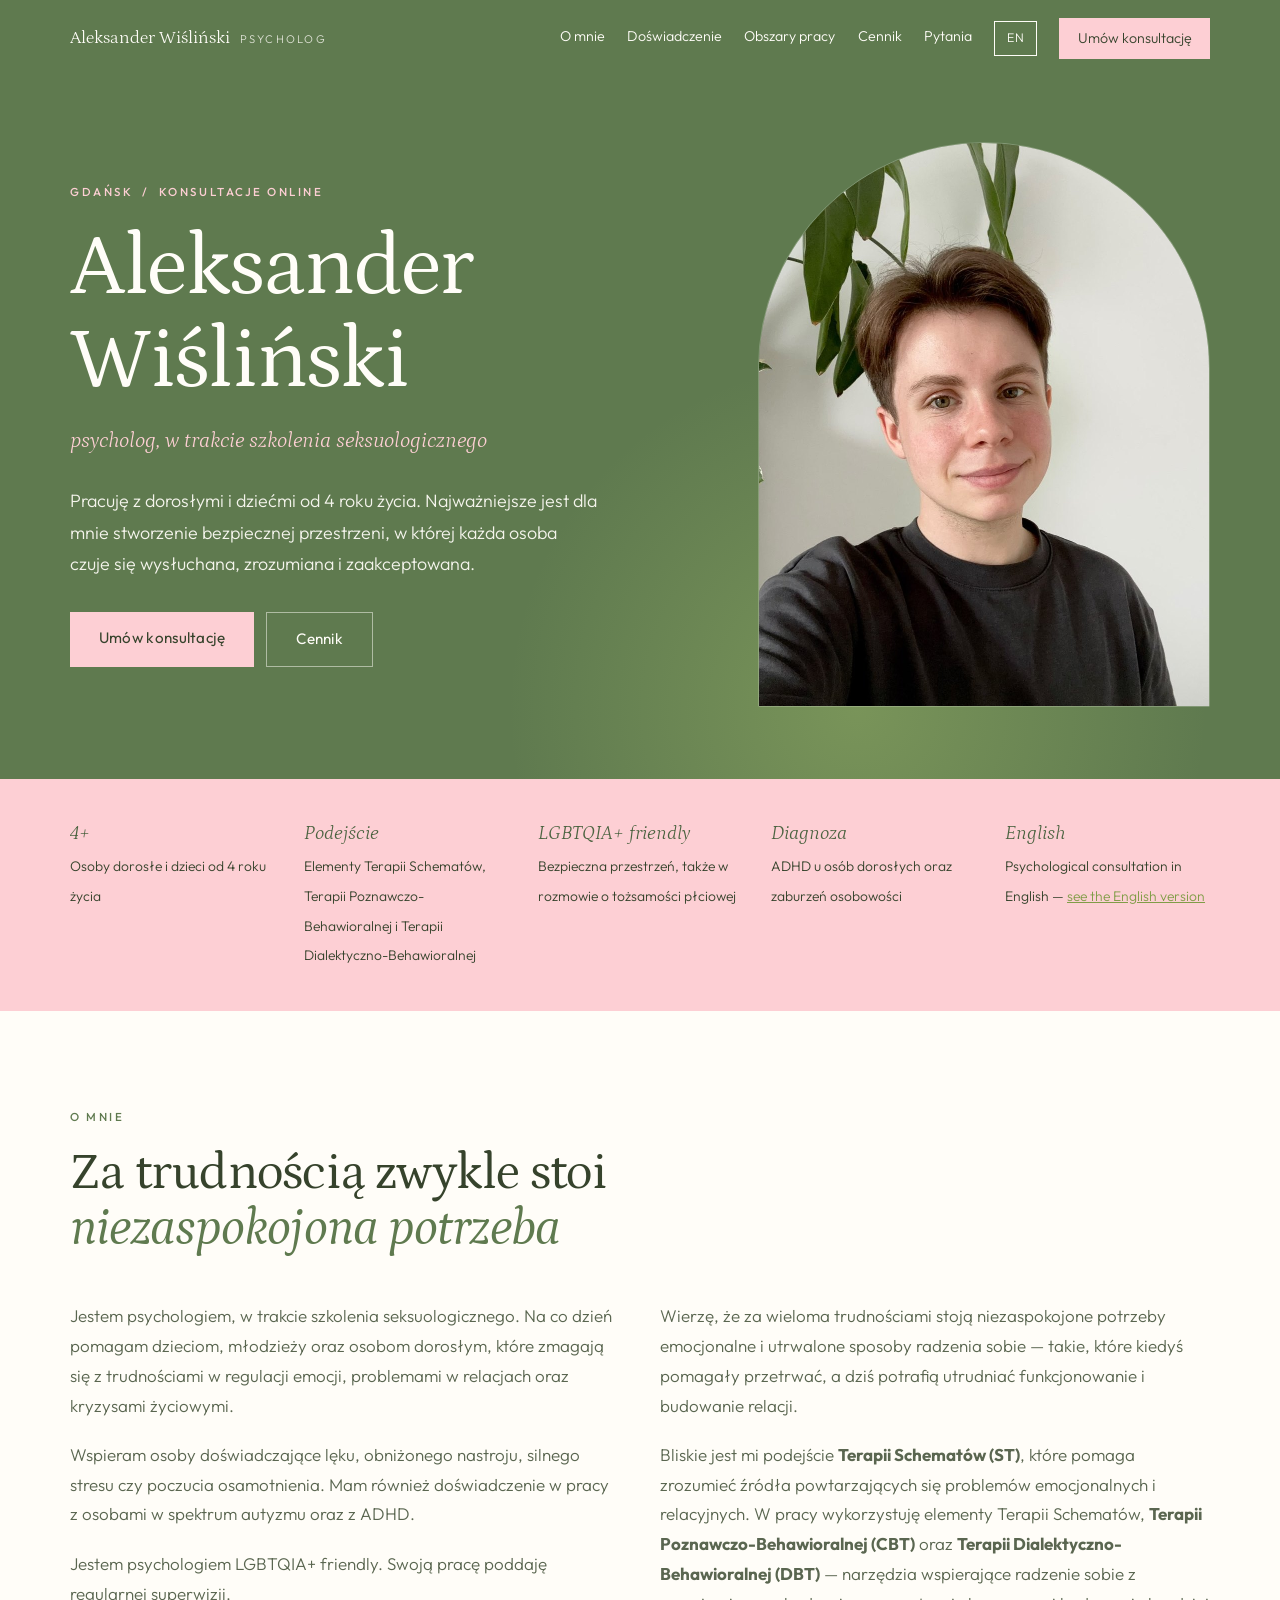
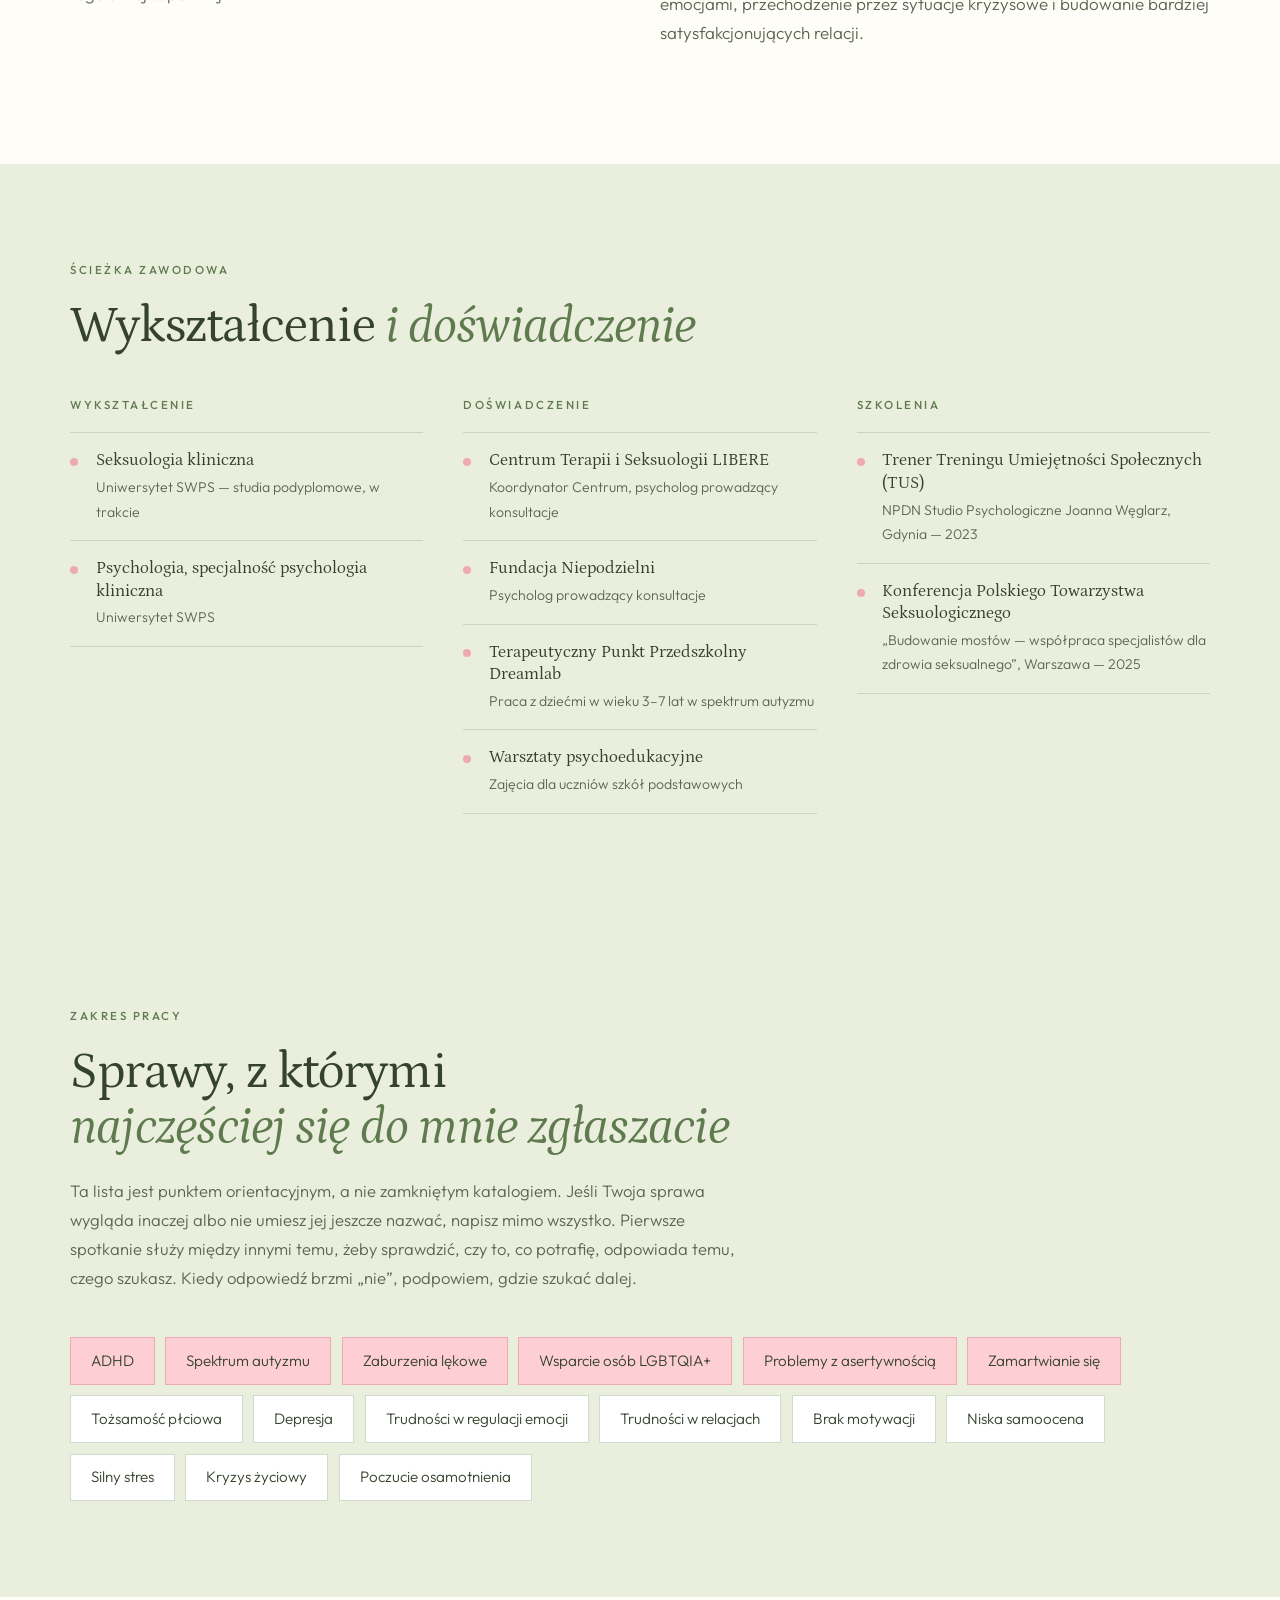
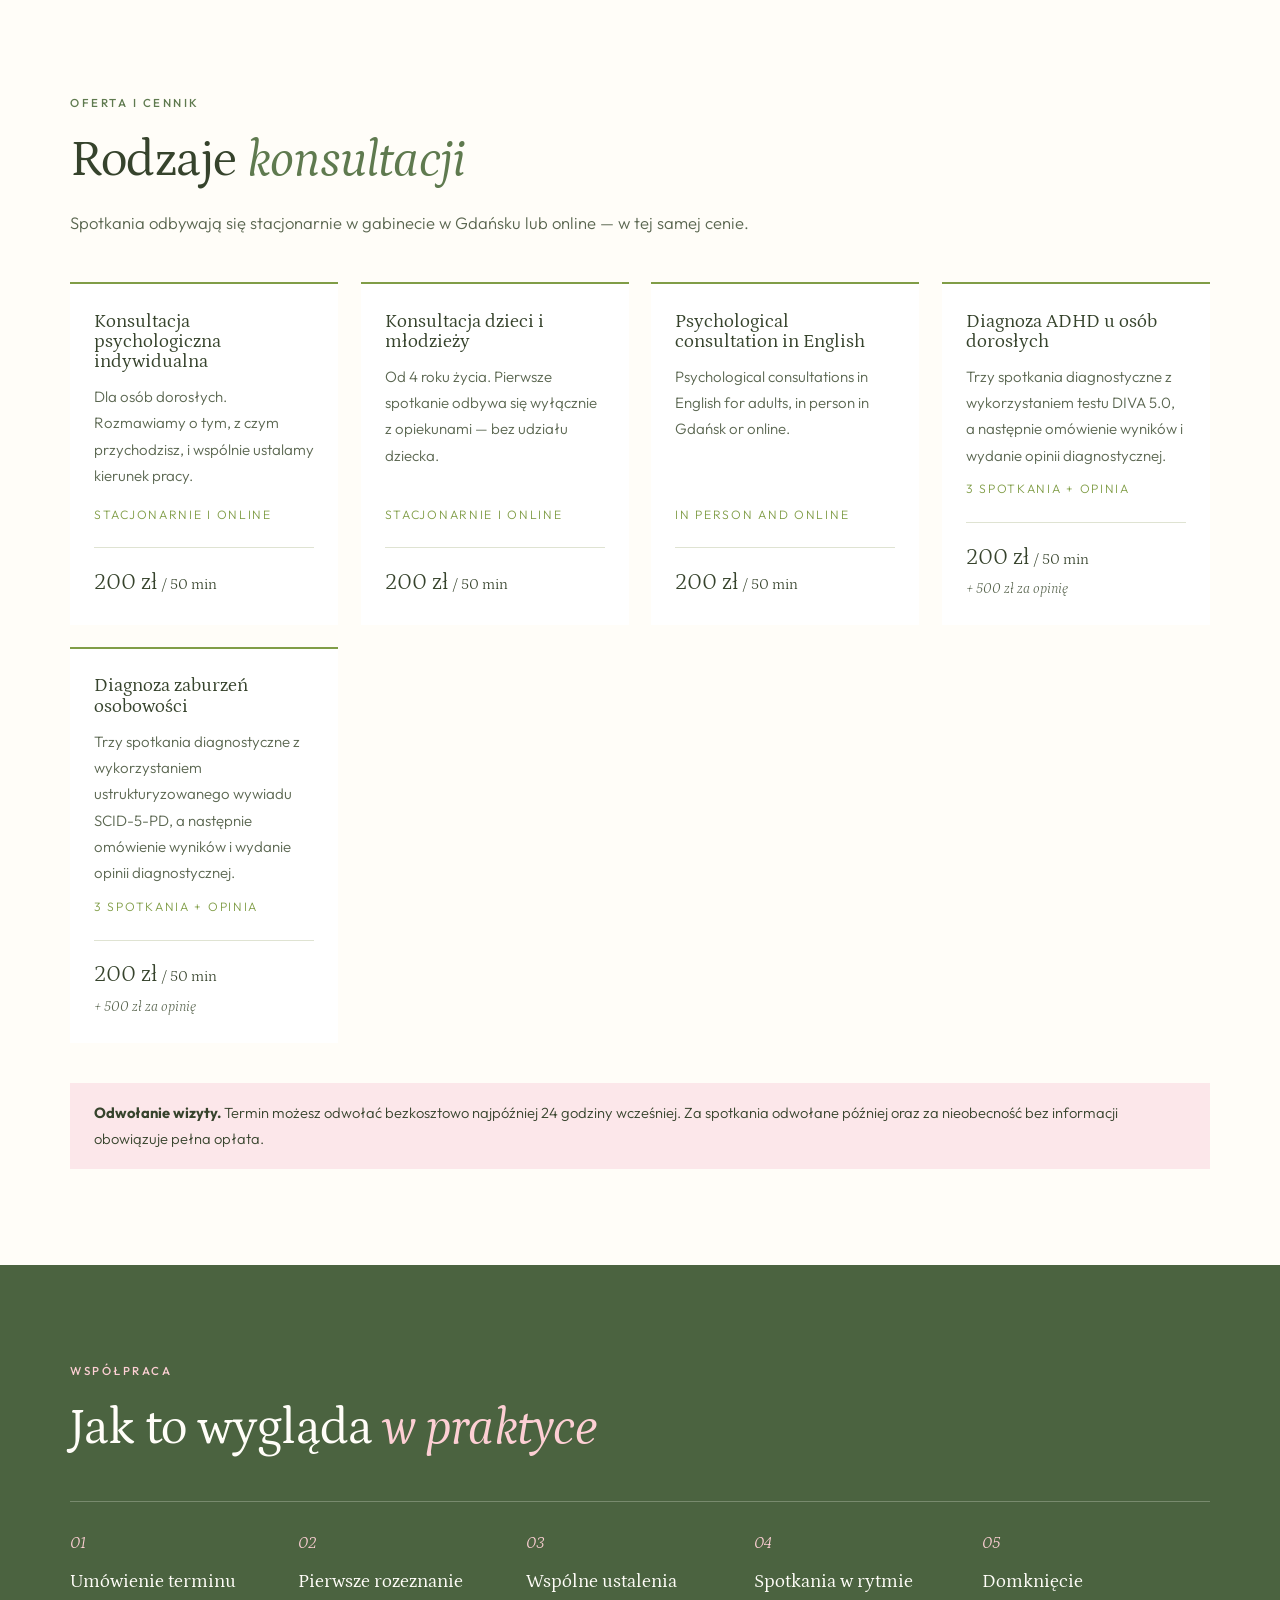
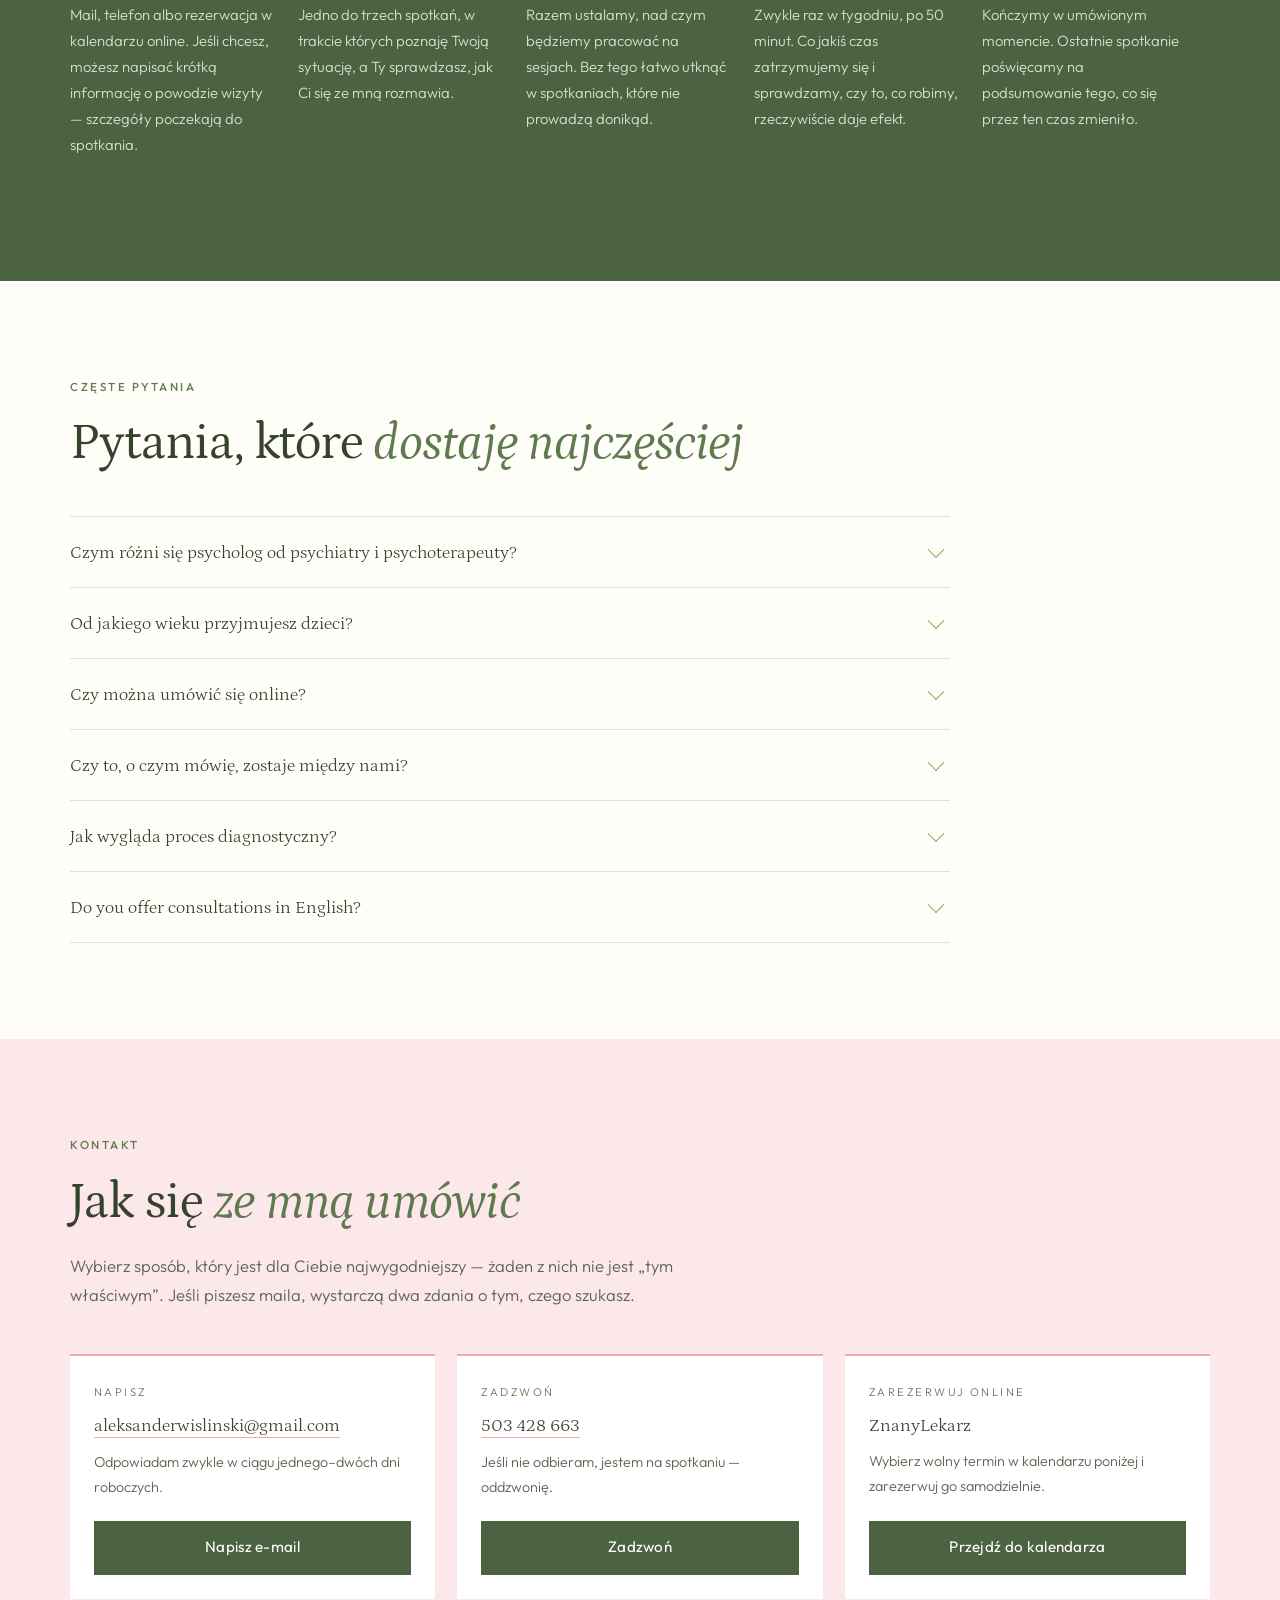
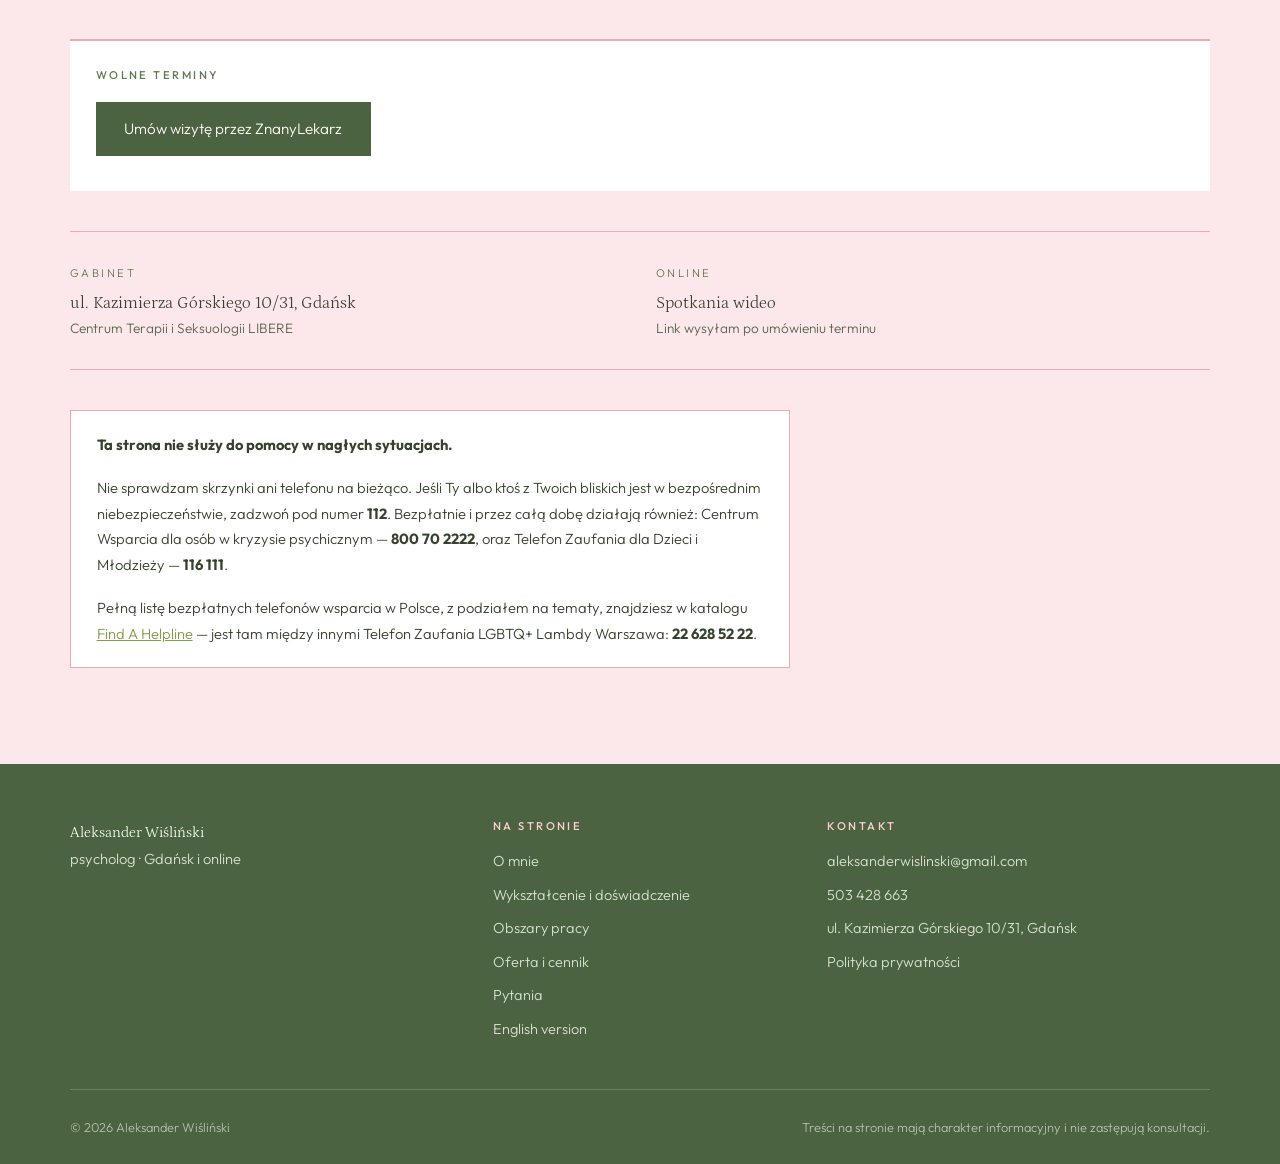
==== index.html @ 32630fc7 "Add files via upload" ====
<!DOCTYPE html>
<html lang="pl">
<head>
<meta charset="utf-8">
<meta name="viewport" content="width=device-width, initial-scale=1">

<!-- ===== TYTUŁ I OPIS DLA GOOGLE ===== -->
<title>Aleksander Wiśliński — psycholog, Gdańsk i online</title>
<meta name="description" content="Psycholog w Gdańsku i online. Konsultacje dla osób dorosłych i dzieci od 4 roku życia. Diagnoza ADHD i zaburzeń osobowości. Konsultacje po angielsku. Psycholog LGBTQIA+ friendly.">
<meta name="author" content="Aleksander Wiśliński">
<meta name="robots" content="index, follow">
<meta name="theme-color" content="#5F7A4F">
<link rel="canonical" href="https://TWOJADOMENA.pl/">

<!-- Powiązanie obu wersji językowych — ważne dla Google -->
<link rel="alternate" hreflang="pl" href="https://TWOJADOMENA.pl/">
<link rel="alternate" hreflang="en" href="https://TWOJADOMENA.pl/en/">
<link rel="alternate" hreflang="x-default" href="https://TWOJADOMENA.pl/">

<meta property="og:type" content="website">
<meta property="og:locale" content="pl_PL">
<meta property="og:title" content="Aleksander Wiśliński — psycholog, Gdańsk i online">
<meta property="og:description" content="Konsultacje psychologiczne dla osób dorosłych i dzieci od 4 roku życia. Gdańsk i online.">
<meta property="og:url" content="https://TWOJADOMENA.pl/">
<meta property="og:image" content="https://TWOJADOMENA.pl/assets/aleksander-wislinski.jpg">

<!-- ===== CZCIONKI ===== -->
<link rel="preconnect" href="https://fonts.googleapis.com">
<link rel="preconnect" href="https://fonts.gstatic.com" crossorigin>
<link href="https://fonts.googleapis.com/css2?family=Outfit:wght@300..600&family=Petrona:ital,wght@0,300..600;1,300..600&display=swap" rel="stylesheet">

<link rel="stylesheet" href="styles.css">
</head>

<body>

<a class="skip-link" href="#main">Przejdź do treści</a>

<!-- =========================================================
     GÓRNE MENU
     ========================================================= -->
<header class="topbar" id="topbar">
  <div class="wrap topbar__inner">
    <a class="brand" href="#top">
      <span class="brand__name">Aleksander Wiśliński</span>
      <span class="brand__role">psycholog</span>
    </a>

    <button class="menu-toggle" id="menuToggle" aria-expanded="false" aria-controls="mainNav">
      <span class="menu-toggle__bars" aria-hidden="true"></span>
      <span>Menu</span>
    </button>

    <nav class="nav" id="mainNav" aria-label="Menu główne">
      <a href="#o-mnie">O mnie</a>
      <a href="#sciezka">Doświadczenie</a>
      <a href="#obszary">Obszary pracy</a>
      <a href="#oferta">Cennik</a>
      <a href="#pytania">Pytania</a>
      <a class="lang-switch" href="en/">EN</a>
      <a class="nav__cta" href="#kontakt">Umów konsultację</a>
    </nav>
  </div>
</header>

<main id="main">

<!-- =========================================================
     SEKCJA POWITALNA
     ========================================================= -->
<section class="hero" id="top">
  <div class="wrap hero__inner">

    <div class="hero__text">
      <p class="eyebrow eyebrow--light">Gdańsk &nbsp;/&nbsp; konsultacje online</p>

      <h1>Aleksander<br>Wiśliński</h1>
      <p class="hero__role">psycholog, w trakcie szkolenia seksuologicznego</p>

      <p class="hero__lead">
        Pracuję z dorosłymi i dziećmi od 4 roku życia. Najważniejsze jest dla mnie
        stworzenie bezpiecznej przestrzeni, w której każda osoba czuje się wysłuchana,
        zrozumiana i&nbsp;zaakceptowana.
      </p>

      <div class="hero__buttons">
        <a class="btn btn--blush" href="#kontakt">Umów konsultację</a>
        <a class="btn btn--outline-light" href="#oferta">Cennik</a>
      </div>
    </div>

    <figure class="portrait">
      <img src="assets/aleksander-wislinski.jpg"
           alt="Aleksander Wiśliński, psycholog"
           width="900" height="1125">
    </figure>

  </div>
</section>

<!-- Pasek z najważniejszymi informacjami -->
<section class="facts" aria-label="W skrócie">
  <div class="wrap facts__grid">
    <div class="fact">
      <span class="fact__key">4+</span>
      <span class="fact__val">Osoby dorosłe i dzieci od 4 roku życia</span>
    </div>
    <div class="fact">
      <span class="fact__key">Podejście</span>
      <span class="fact__val">Elementy Terapii Schematów, Terapii Poznawczo-Behawioralnej i Terapii Dialektyczno-Behawioralnej</span>
    </div>
    <div class="fact">
      <span class="fact__key">LGBTQIA+ friendly</span>
      <span class="fact__val">Bezpieczna przestrzeń, także w rozmowie o tożsamości płciowej</span>
    </div>
    <div class="fact">
      <span class="fact__key">Diagnoza</span>
      <span class="fact__val">ADHD u osób dorosłych oraz zaburzeń osobowości</span>
    </div>
    <div class="fact">
      <span class="fact__key">English</span>
      <span class="fact__val">Psychological consultation in English — <a href="en/">see the English version</a></span>
    </div>
  </div>
</section>

<!-- =========================================================
     O MNIE
     ========================================================= -->
<section class="section" id="o-mnie">
  <div class="wrap">
    <header class="section__head">
      <p class="eyebrow">O mnie</p>
      <h2>Za trudnością zwykle stoi<br><em>niezaspokojona potrzeba</em></h2>
    </header>

    <div class="prose-cols">
      <div>
        <p>
          Jestem psychologiem, w trakcie szkolenia seksuologicznego. Na co dzień pomagam
          dzieciom, młodzieży oraz osobom dorosłym, które zmagają się z trudnościami
          w regulacji emocji, problemami w relacjach oraz kryzysami życiowymi.
        </p>
        <p>
          Wspieram osoby doświadczające lęku, obniżonego nastroju, silnego stresu
          czy poczucia osamotnienia. Mam również doświadczenie w pracy z osobami
          w spektrum autyzmu oraz z ADHD.
        </p>
        <p>
          Jestem psychologiem LGBTQIA+ friendly. Swoją pracę poddaję regularnej superwizji.
        </p>
      </div>

      <div>
        <p>
          Wierzę, że za wieloma trudnościami stoją niezaspokojone potrzeby emocjonalne
          i utrwalone sposoby radzenia sobie — takie, które kiedyś pomagały przetrwać,
          a dziś potrafią utrudniać funkcjonowanie i budowanie relacji.
        </p>
        <p>
          Bliskie jest mi podejście <strong>Terapii Schematów (ST)</strong>, które pomaga
          zrozumieć źródła powtarzających się problemów emocjonalnych i relacyjnych.
          W pracy wykorzystuję elementy Terapii Schematów, <strong>Terapii
          Poznawczo-Behawioralnej (CBT)</strong> oraz <strong>Terapii
          Dialektyczno-Behawioralnej (DBT)</strong> — narzędzia wspierające radzenie sobie
          z emocjami, przechodzenie przez sytuacje kryzysowe i budowanie bardziej
          satysfakcjonujących relacji.
        </p>
      </div>
    </div>
  </div>
</section>

<!-- =========================================================
     WYKSZTAŁCENIE I DOŚWIADCZENIE
     ========================================================= -->
<section class="section section--green" id="sciezka">
  <div class="wrap">
    <header class="section__head">
      <p class="eyebrow">Ścieżka zawodowa</p>
      <h2>Wykształcenie <em>i doświadczenie</em></h2>
    </header>

    <div class="path">
      <div class="path__col">
        <h3>Wykształcenie</h3>
        <ul class="entries">
          <li>
            <strong>Seksuologia kliniczna</strong>
            <span>Uniwersytet SWPS — studia podyplomowe, w trakcie</span>
          </li>
          <li>
            <strong>Psychologia, specjalność psychologia kliniczna</strong>
            <span>Uniwersytet SWPS</span>
          </li>
        </ul>
      </div>

      <div class="path__col">
        <h3>Doświadczenie</h3>
        <ul class="entries">
          <li>
            <strong>Centrum Terapii i Seksuologii LIBERE</strong>
            <span>Koordynator Centrum, psycholog prowadzący konsultacje</span>
          </li>
          <li>
            <strong>Fundacja Niepodzielni</strong>
            <span>Psycholog prowadzący konsultacje</span>
          </li>
          <li>
            <strong>Terapeutyczny Punkt Przedszkolny Dreamlab</strong>
            <span>Praca z dziećmi w wieku 3–7 lat w spektrum autyzmu</span>
          </li>
          <li>
            <strong>Warsztaty psychoedukacyjne</strong>
            <span>Zajęcia dla uczniów szkół podstawowych</span>
          </li>
        </ul>
      </div>

      <div class="path__col">
        <h3>Szkolenia</h3>
        <ul class="entries">
          <li>
            <strong>Trener Treningu Umiejętności Społecznych (TUS)</strong>
            <span>NPDN Studio Psychologiczne Joanna Węglarz, Gdynia — 2023</span>
          </li>
          <li>
            <strong>Konferencja Polskiego Towarzystwa Seksuologicznego</strong>
            <span>„Budowanie mostów — współpraca specjalistów dla zdrowia seksualnego”, Warszawa — 2025</span>
          </li>
        </ul>
      </div>
    </div>
  </div>
</section>

<!-- =========================================================
     OBSZARY PRACY
     ========================================================= -->
<section class="section section--green" id="obszary">
  <div class="wrap">
    <header class="section__head">
      <p class="eyebrow">Zakres pracy</p>
      <h2>Sprawy, z którymi<br><em>najczęściej się do mnie zgłaszacie</em></h2>
      <p class="section__intro">
        Ta lista jest punktem orientacyjnym, a nie zamkniętym katalogiem. Jeśli Twoja sprawa
        wygląda inaczej albo nie umiesz jej jeszcze nazwać, napisz mimo wszystko. Pierwsze
        spotkanie służy między innymi temu, żeby sprawdzić, czy to, co potrafię, odpowiada
        temu, czego szukasz. Kiedy odpowiedź brzmi „nie”, podpowiem, gdzie szukać dalej.
      </p>
    </header>

    <!-- Pola z klasą "tag--accent" są różowe -->
    <ul class="tags">
      <li class="tag--accent">ADHD</li>
      <li class="tag--accent">Spektrum autyzmu</li>
      <li class="tag--accent">Zaburzenia lękowe</li>
      <li class="tag--accent">Wsparcie osób LGBTQIA+</li>
      <li class="tag--accent">Problemy z asertywnością</li>
      <li class="tag--accent">Zamartwianie się</li>
      <li>Tożsamość płciowa</li>
      <li>Depresja</li>
      <li>Trudności w regulacji emocji</li>
      <li>Trudności w relacjach</li>
      <li>Brak motywacji</li>
      <li>Niska samoocena</li>
      <li>Silny stres</li>
      <li>Kryzys życiowy</li>
      <li>Poczucie osamotnienia</li>
    </ul>
  </div>
</section>

<!-- =========================================================
     OFERTA I CENNIK
     ========================================================= -->
<section class="section" id="oferta">
  <div class="wrap">
    <header class="section__head">
      <p class="eyebrow">Oferta i cennik</p>
      <h2>Rodzaje <em>konsultacji</em></h2>
      <p class="section__intro">
        Spotkania odbywają się stacjonarnie w gabinecie w Gdańsku lub online — w tej samej cenie.
      </p>
    </header>

    <div class="offers">
      <article class="offer">
        <h3>Konsultacja psychologiczna indywidualna</h3>
        <p>Dla osób dorosłych. Rozmawiamy o tym, z czym przychodzisz, i wspólnie ustalamy kierunek pracy.</p>
        <p class="offer__meta">stacjonarnie i online</p>
        <p class="offer__price"><span>200 zł</span> / 50 min</p>
      </article>

      <article class="offer">
        <h3>Konsultacja dzieci i młodzieży</h3>
        <p>Od 4 roku życia. Pierwsze spotkanie odbywa się wyłącznie z opiekunami — bez udziału dziecka.</p>
        <p class="offer__meta">stacjonarnie i online</p>
        <p class="offer__price"><span>200 zł</span> / 50 min</p>
      </article>

      <article class="offer">
        <h3>Psychological consultation in English</h3>
        <p>Psychological consultations in English for adults, in person in Gdańsk or online.</p>
        <p class="offer__meta">in person and online</p>
        <p class="offer__price"><span>200 zł</span> / 50 min</p>
      </article>

      <article class="offer">
        <h3>Diagnoza ADHD u osób dorosłych</h3>
        <p>Trzy spotkania diagnostyczne z wykorzystaniem testu DIVA 5.0, a następnie omówienie wyników i wydanie opinii diagnostycznej.</p>
        <p class="offer__meta">3 spotkania + opinia</p>
        <p class="offer__price"><span>200 zł</span> / 50 min <em>+ 500 zł za opinię</em></p>
      </article>

      <article class="offer">
        <h3>Diagnoza zaburzeń osobowości</h3>
        <p>Trzy spotkania diagnostyczne z wykorzystaniem ustrukturyzowanego wywiadu SCID-5-PD, a następnie omówienie wyników i wydanie opinii diagnostycznej.</p>
        <p class="offer__meta">3 spotkania + opinia</p>
        <p class="offer__price"><span>200 zł</span> / 50 min <em>+ 500 zł za opinię</em></p>
      </article>
    </div>

    <p class="note">
      <strong>Odwołanie wizyty.</strong> Termin możesz odwołać bezkosztowo najpóźniej
      24 godziny wcześniej. Za spotkania odwołane później oraz za nieobecność bez informacji
      obowiązuje pełna opłata.
    </p>
  </div>
</section>

<!-- =========================================================
     JAK PRACUJĘ
     ========================================================= -->
<section class="section section--dark" id="jak-pracuje">
  <div class="wrap">
    <header class="section__head">
      <p class="eyebrow eyebrow--light">Współpraca</p>
      <h2>Jak to wygląda <em>w praktyce</em></h2>
    </header>

    <ol class="steps">
      <li>
        <h3>Umówienie terminu</h3>
        <p>Mail, telefon albo rezerwacja w kalendarzu online. Jeśli chcesz, możesz napisać krótką informację o powodzie wizyty — szczegóły poczekają do spotkania.</p>
      </li>
      <li>
        <h3>Pierwsze rozeznanie</h3>
        <p>Jedno do trzech spotkań, w trakcie których poznaję Twoją sytuację, a Ty sprawdzasz, jak Ci się ze mną rozmawia.</p>
      </li>
      <li>
        <h3>Wspólne ustalenia</h3>
        <p>Razem ustalamy, nad czym będziemy pracować na sesjach. Bez tego łatwo utknąć w spotkaniach, które nie prowadzą donikąd.</p>
      </li>
      <li>
        <h3>Spotkania w rytmie</h3>
        <p>Zwykle raz w tygodniu, po 50 minut. Co jakiś czas zatrzymujemy się i sprawdzamy, czy to, co robimy, rzeczywiście daje efekt.</p>
      </li>
      <li>
        <h3>Domknięcie</h3>
        <p>Kończymy w umówionym momencie. Ostatnie spotkanie poświęcamy na podsumowanie tego, co się przez ten czas zmieniło.</p>
      </li>
    </ol>
  </div>
</section>

<!-- =========================================================
     NAJCZĘSTSZE PYTANIA
     ========================================================= -->
<section class="section" id="pytania">
  <div class="wrap">
    <header class="section__head">
      <p class="eyebrow">Częste pytania</p>
      <h2>Pytania, które <em>dostaję najczęściej</em></h2>
    </header>

    <div class="faq">
      <details>
        <summary>Czym różni się psycholog od psychiatry i psychoterapeuty?</summary>
        <p>Psycholog kończy pięcioletnie studia psychologiczne — może konsultować, diagnozować i wspierać, ale nie ma uprawnień do przepisywania leków. Te ma psychiatra, ponieważ jest lekarzem. Psychoterapeuta to natomiast osoba, która po studiach przeszła dodatkowe, kilkuletnie szkolenie w wybranym podejściu. Ja prowadzę konsultacje psychologiczne i diagnozę. Jeśli okaże się, że przyda Ci się ktoś z pozostałych dwóch, powiem o tym i pomogę się zorientować.</p>
      </details>

      <details>
        <summary>Od jakiego wieku przyjmujesz dzieci?</summary>
        <p>Od 4 roku życia. Pierwsze spotkanie odbywa się wyłącznie z opiekunami — bez udziału dziecka. Wychodzę z założenia, że o dziecku nie rozmawia się przy dziecku. W przypadku osób niepełnoletnich potrzebna jest zgoda opiekuna prawnego.</p>
      </details>

      <details>
        <summary>Czy można umówić się online?</summary>
        <p>Tak, i kosztuje tyle samo co spotkanie w gabinecie. Ze swojej strony potrzebujesz spokojnego miejsca, w którym nikt Ci nie przerwie, i stabilnego internetu. Gdyby w Twojej sytuacji lepiej sprawdził się kontakt na żywo, powiem o tym otwarcie.</p>
      </details>

      <details>
        <summary>Czy to, o czym mówię, zostaje między nami?</summary>
        <p>Tak. Wiąże mnie tajemnica zawodowa i obejmuje ona wszystko, co powiesz mi na spotkaniu. Przepisy przewidują wąskie wyjątki — dotyczą sytuacji, w których czyjeś życie lub zdrowie jest bezpośrednio zagrożone. Mówię o tym jasno na pierwszym spotkaniu, żeby nie było niedomówień.</p>
      </details>

      <details>
        <summary>Jak wygląda proces diagnostyczny?</summary>
        <p>Zarówno w przypadku ADHD, jak i zaburzeń osobowości, są to trzy spotkania diagnostyczne — z wykorzystaniem testu DIVA 5.0 albo ustrukturyzowanego wywiadu SCID-5-PD. Po nich omawiamy wyniki i wydaję opinię diagnostyczną. Koszty znajdziesz w sekcji <a href="#oferta">Oferta i cennik</a>.</p>
      </details>

      <details>
        <summary>Do you offer consultations in English?</summary>
        <p>Yes. I offer psychological consultations in English, both in person in Gdańsk and online. Feel free to write me an email.</p>
      </details>
    </div>
  </div>
</section>

<!-- =========================================================
     KONTAKT
     ========================================================= -->
<section class="section section--blush" id="kontakt">
  <div class="wrap">
    <header class="section__head">
      <p class="eyebrow">Kontakt</p>
      <h2>Jak się <em>ze mną umówić</em></h2>
      <p class="section__intro">
        Wybierz sposób, który jest dla Ciebie najwygodniejszy — żaden z nich nie jest
        „tym właściwym”. Jeśli piszesz maila, wystarczą dwa zdania o tym, czego szukasz.
      </p>
    </header>

    <!-- TRZY SPOSOBY UMÓWIENIA WIZYTY -->
    <div class="booking">
      <article class="booking__card">
        <span class="booking__label">Napisz</span>
        <a class="booking__value" href="mailto:aleksanderwislinski@gmail.com?subject=Zapytanie%20o%20konsultacj%C4%99">aleksanderwislinski@gmail.com</a>
        <p>Odpowiadam zwykle w ciągu jednego–dwóch dni roboczych.</p>
        <a class="btn btn--dark" href="mailto:aleksanderwislinski@gmail.com?subject=Zapytanie%20o%20konsultacj%C4%99">Napisz e-mail</a>
      </article>

      <article class="booking__card">
        <span class="booking__label">Zadzwoń</span>
        <a class="booking__value" href="tel:+48503428663">503 428 663</a>
        <p>Jeśli nie odbieram, jestem na spotkaniu — oddzwonię.</p>
        <a class="btn btn--dark" href="tel:+48503428663">Zadzwoń</a>
      </article>

      <article class="booking__card">
        <span class="booking__label">Zarezerwuj online</span>
        <span class="booking__value">ZnanyLekarz</span>
        <p>Wybierz wolny termin w kalendarzu poniżej i zarezerwuj go samodzielnie.</p>
        <a class="btn btn--dark" href="#kalendarz">Przejdź do kalendarza</a>
      </article>
    </div>

    <!-- ======================================================
         WIDŻET ZNANEGO LEKARZA — kalendarz rezerwacji
         Kod skopiowany z panelu ZnanyLekarz. Nie zmieniaj go ręcznie.
         ====================================================== -->
    <div class="zl-block" id="kalendarz">
      <h3 class="zl-block__title">Wolne terminy</h3>
      <div class="zl-slot">
        <a id="zl-url" class="zl-url" href="https://www.znanylekarz.pl/aleksander-wislinski/psycholog/gdansk" rel="nofollow" data-zlw-doctor="aleksander-wislinski" data-zlw-type="big_with_calendar" data-zlw-opinion="false" data-zlw-hide-branding="true" data-zlw-saas-only="false" data-zlw-a11y-title="Widget umówienia wizyty lekarskiej">Umów wizytę przez ZnanyLekarz</a>
        <script>!function($_x,_s,id){var js,fjs=$_x.getElementsByTagName(_s)[0];if(!$_x.getElementById(id)){js = $_x.createElement(_s);js.id = id;js.src = "https://platform.docplanner.com/js/widget.js";fjs.parentNode.insertBefore(js,fjs);}}(document,"script","zl-widget-s");</script>
      </div>
    </div>

    <div class="contact">
      <div class="contact__item">
        <span class="contact__label">Gabinet</span>
        <span class="contact__value">
          ul. Kazimierza Górskiego 10/31, Gdańsk
          <span class="contact__sub">Centrum Terapii i Seksuologii LIBERE</span>
        </span>
      </div>

      <div class="contact__item">
        <span class="contact__label">Online</span>
        <span class="contact__value">
          Spotkania wideo
          <span class="contact__sub">Link wysyłam po umówieniu terminu</span>
        </span>
      </div>
    </div>

    <!-- WAŻNE: informacja kryzysowa. Zostaw ją na stronie. -->
    <aside class="crisis">
      <p><strong>Ta strona nie służy do pomocy w nagłych sytuacjach.</strong></p>
      <p>
        Nie sprawdzam skrzynki ani telefonu na bieżąco. Jeśli Ty albo ktoś z Twoich bliskich
        jest w bezpośrednim niebezpieczeństwie, zadzwoń pod numer <strong>112</strong>.
        Bezpłatnie i przez całą dobę działają również: Centrum Wsparcia dla osób w kryzysie
        psychicznym — <strong>800 70 2222</strong>, oraz Telefon Zaufania dla Dzieci
        i Młodzieży — <strong>116 111</strong>.
      </p>
      <p>
        Pełną listę bezpłatnych telefonów wsparcia w Polsce, z podziałem na tematy, znajdziesz
        w katalogu <a href="https://findahelpline.com/countries/pl" target="_blank" rel="noopener">Find A Helpline</a>
        — jest tam między innymi Telefon Zaufania LGBTQ+ Lambdy Warszawa: <strong>22 628 52 22</strong>.
      </p>
    </aside>
  </div>
</section>

</main>

<!-- =========================================================
     STOPKA
     ========================================================= -->
<footer class="footer">
  <div class="wrap footer__grid">
    <div class="footer__brand">
      <p class="footer__name">Aleksander Wiśliński</p>
      <p>psycholog · Gdańsk i online</p>
    </div>

    <nav class="footer__nav" aria-label="Stopka">
      <h3>Na stronie</h3>
      <a href="#o-mnie">O mnie</a>
      <a href="#sciezka">Wykształcenie i doświadczenie</a>
      <a href="#obszary">Obszary pracy</a>
      <a href="#oferta">Oferta i cennik</a>
      <a href="#pytania">Pytania</a>
      <a href="en/">English version</a>
    </nav>

    <div class="footer__contact">
      <h3>Kontakt</h3>
      <a href="mailto:aleksanderwislinski@gmail.com">aleksanderwislinski@gmail.com</a>
      <a href="tel:+48503428663">503 428 663</a>
      <span>ul. Kazimierza Górskiego 10/31, Gdańsk</span>
      <a href="polityka-prywatnosci.html">Polityka prywatności</a>
    </div>
  </div>

  <div class="wrap footer__bottom">
    <p>© <span id="rok">2026</span> Aleksander Wiśliński</p>
    <p>Treści na stronie mają charakter informacyjny i nie zastępują konsultacji.</p>
  </div>
</footer>

<script>
  // Rozwijane menu na telefonie
  var toggle = document.getElementById('menuToggle');
  var nav = document.getElementById('mainNav');
  toggle.addEventListener('click', function () {
    var open = nav.classList.toggle('nav--open');
    toggle.setAttribute('aria-expanded', open ? 'true' : 'false');
  });
  nav.querySelectorAll('a').forEach(function (link) {
    link.addEventListener('click', function () {
      nav.classList.remove('nav--open');
      toggle.setAttribute('aria-expanded', 'false');
    });
  });

  // Aktualny rok w stopce
  document.getElementById('rok').textContent = new Date().getFullYear();

  // Zmiana wyglądu menu po przewinięciu strony
  var topbar = document.getElementById('topbar');
  window.addEventListener('scroll', function () {
    topbar.classList.toggle('topbar--scrolled', window.scrollY > 40);
  }, { passive: true });
</script>

</body>
</html>
---- styles.css ----
/* =========================================================
   ALEKSANDER WIŚLIŃSKI — STYLE STRONY
   Paleta: Deep Moss / Fresh Green / Light Blush / Warm White
   Chcesz zmienić kolory? Zmieniaj tylko wartości poniżej.
   ========================================================= */

:root {
  /* --- KOLORY --- */
  --mech:          #5F7A4F;  /* Deep Moss — sekcja powitalna */
  --mech-ciemny:   #4B6340;  /* ciemniejszy wariant — pas „Jak pracuję” i stopka */
  --zielen:        #809D47;  /* zieleń akcentowa */
  --zielen-jasna:  #A9C46C;  /* Fresh Green */
  --zielen-blada:  #E9EFDC;  /* pas jasnozielony */
  --roz:           #EDAAB3;  /* róż akcentowy */
  --roz-jasny:     #FDCFD4;  /* pasy różowe */
  --roz-blady:     #FCE7EA;
  --biel:          #FFFDF8;  /* Warm White — tło strony */
  --biel-czysta:   #FFFFFF;
  --krem-cieply:   #F6EFDF;  /* tło wyróżnionych uwag */
  --tekst:         #36432C;
  --tekst-mig:     #5A6650;
  --kreska:        #DFE3D2;

  /* --- CZCIONKI --- */
  --font-naglowki: "Petrona", Georgia, "Times New Roman", serif;
  --font-tekst:    "Outfit", -apple-system, "Segoe UI", sans-serif;

  --szerokosc: 1140px;
}

/* --- PODSTAWY --- */
* { box-sizing: border-box; }

html { scroll-behavior: smooth; scroll-padding-top: 86px; }

body {
  margin: 0;
  background: var(--biel);
  color: var(--tekst);
  font-family: var(--font-tekst);
  font-size: 17px;
  font-weight: 300;
  line-height: 1.75;
  -webkit-font-smoothing: antialiased;
}

img { max-width: 100%; display: block; height: auto; }
a { color: var(--zielen); }

h1, h2, h3 {
  font-family: var(--font-naglowki);
  font-weight: 400;
  line-height: 1.08;
  letter-spacing: -0.015em;
  margin: 0 0 0.5em;
}
h1 { font-size: clamp(3rem, 9vw, 5.4rem); }
h2 { font-size: clamp(2rem, 5vw, 3.2rem); }
h2 em { font-style: italic; color: var(--mech); }
h3 { font-size: 1.18rem; letter-spacing: 0; }

p { margin: 0 0 1.15em; }

.wrap { width: min(100% - 2.5rem, var(--szerokosc)); margin-inline: auto; }

.skip-link {
  position: absolute; left: -9999px;
  background: var(--mech-ciemny); color: var(--biel);
  padding: 0.6rem 1rem; z-index: 100;
}
.skip-link:focus { left: 0; top: 0; }

a:focus-visible, button:focus-visible, summary:focus-visible {
  outline: 2px solid var(--mech);
  outline-offset: 3px;
}

/* --- ETYKIETY SEKCJI --- */
.eyebrow {
  font-size: 0.72rem;
  letter-spacing: 0.22em;
  text-transform: uppercase;
  font-weight: 500;
  color: var(--mech);
  margin: 0 0 1.2rem;
}
.eyebrow--light { color: var(--roz-jasny); }

/* =========================================================
   GÓRNE MENU
   ========================================================= */
.topbar {
  position: sticky; top: 0; z-index: 50;
  background: transparent;
  transition: background 0.3s, box-shadow 0.3s;
}
.topbar--scrolled {
  background: rgba(255, 253, 248, 0.95);
  backdrop-filter: blur(10px);
  box-shadow: 0 1px 0 var(--kreska);
}

.topbar__inner {
  display: flex; align-items: center; justify-content: space-between;
  gap: 1rem; padding: 1.1rem 0;
}

.brand { display: flex; align-items: baseline; gap: 0.6rem; text-decoration: none; color: var(--biel); }
.brand__name { font-family: var(--font-naglowki); font-size: 1.1rem; }
.brand__role { font-size: 0.7rem; letter-spacing: 0.2em; text-transform: uppercase; opacity: 0.8; }
.topbar--scrolled .brand { color: var(--tekst); }

.nav { display: flex; align-items: center; gap: 1.4rem; }
.nav a {
  text-decoration: none; color: var(--biel);
  font-size: 0.89rem; font-weight: 300;
  padding-bottom: 2px;
  border-bottom: 1px solid transparent;
  transition: border-color 0.2s;
}
.nav a:hover { border-bottom-color: var(--roz-jasny); }
.topbar--scrolled .nav a { color: var(--tekst); }

.lang-switch {
  border: 1px solid currentColor !important;
  padding: 0.35rem 0.7rem !important;
  font-size: 0.78rem !important;
  letter-spacing: 0.08em;
}
.lang-switch:hover { background: rgba(255,253,248,0.15); }
.topbar--scrolled .lang-switch:hover { background: var(--zielen-blada); }

.nav__cta {
  background: var(--roz-jasny);
  color: var(--tekst) !important;
  padding: 0.5rem 1.15rem !important;
  border-bottom: none !important;
  transition: background 0.2s;
}
.nav__cta:hover { background: var(--roz); }

.menu-toggle {
  display: none; align-items: center; gap: 0.55rem;
  background: none; border: 1px solid currentColor;
  padding: 0.4rem 0.9rem;
  font-family: inherit; font-size: 0.85rem; color: var(--biel);
  cursor: pointer;
}
.topbar--scrolled .menu-toggle { color: var(--tekst); }
.menu-toggle__bars { width: 15px; height: 1px; background: currentColor; position: relative; }
.menu-toggle__bars::before,
.menu-toggle__bars::after {
  content: ""; position: absolute; left: 0; width: 15px; height: 1px; background: currentColor;
}
.menu-toggle__bars::before { top: -5px; }
.menu-toggle__bars::after { top: 5px; }

/* =========================================================
   SEKCJA POWITALNA
   ========================================================= */
.hero {
  background: var(--mech);
  color: var(--biel);
  margin-top: -78px;
  padding: 9rem 0 4.5rem;
  position: relative;
  overflow: hidden;
}
.hero::before {
  content: "";
  position: absolute; inset: auto -20% -55% 28%;
  width: 78%; aspect-ratio: 1;
  background: radial-gradient(closest-side, rgba(169,196,108,0.35), transparent 70%);
  pointer-events: none;
}

.hero__inner {
  position: relative;
  display: grid;
  grid-template-columns: minmax(0, 1.15fr) minmax(0, 0.85fr);
  gap: clamp(2rem, 6vw, 5rem);
  align-items: center;
}

.hero h1 { color: var(--biel); margin-bottom: 0.15em; }

.hero__role {
  font-family: var(--font-naglowki);
  font-style: italic;
  font-size: 1.4rem;
  color: var(--roz-jasny);
  margin: 0 0 1.6rem;
}

.hero__lead { font-size: 1.12rem; max-width: 44ch; color: rgba(255, 253, 248, 0.93); }

.hero__buttons { display: flex; flex-wrap: wrap; gap: 0.75rem; margin-top: 2rem; }

/* --- PRZYCISKI --- */
.btn {
  display: inline-block; text-decoration: none;
  padding: 0.85rem 1.8rem;
  font-size: 0.95rem; font-weight: 400;
  letter-spacing: 0.02em;
  transition: background 0.2s, color 0.2s, border-color 0.2s;
}
.btn--blush { background: var(--roz-jasny); color: var(--tekst); }
.btn--blush:hover { background: var(--biel); }
.btn--outline-light { border: 1px solid rgba(255,253,248,0.5); color: var(--biel); }
.btn--outline-light:hover { border-color: var(--biel); background: rgba(255,253,248,0.12); }
.btn--dark { background: var(--mech-ciemny); color: var(--biel); }
.btn--dark:hover { background: var(--zielen); }

/* --- ZDJĘCIE W ŁUKU --- */
.portrait { margin: 0; }
.portrait img {
  width: 100%;
  aspect-ratio: 4 / 5;
  object-fit: cover;
  object-position: 50% 22%;
  border-radius: 999px 999px 6px 6px;
  border: 1px solid rgba(255,253,248,0.22);
}

/* =========================================================
   PASEK FAKTÓW
   ========================================================= */
.facts { background: var(--roz-jasny); }
.facts__grid {
  display: grid; grid-template-columns: repeat(auto-fit, minmax(185px, 1fr));
  gap: 1.8rem;
  padding: 2.6rem 0;
}
.fact__key {
  display: block;
  font-family: var(--font-naglowki);
  font-style: italic;
  font-size: 1.25rem;
  color: var(--mech-ciemny);
  margin-bottom: 0.35rem;
  line-height: 1.2;
}
.fact__val { font-size: 0.87rem; line-height: 1.55; color: var(--tekst); }

/* =========================================================
   UKŁAD SEKCJI
   ========================================================= */
.section { padding: clamp(3.5rem, 8vw, 6rem) 0; }
.section--green { background: var(--zielen-blada); }
.section--blush { background: var(--roz-blady); }
.section--dark  { background: var(--mech-ciemny); color: var(--biel); }
.section--dark h2 { color: var(--biel); }
.section--dark h2 em { color: var(--roz-jasny); }
.section--dark h3 { color: var(--biel); }

.section__head { max-width: 62ch; margin-bottom: 2.8rem; }
.section__head h2 { margin-bottom: 0.4em; }
.section__intro { font-size: 1.04rem; color: var(--tekst-mig); margin: 0; }
.section--dark .section__intro { color: rgba(255,253,248,0.8); }

/* Dwie kolumny tekstu */
.prose-cols {
  display: grid; grid-template-columns: repeat(2, minmax(0, 1fr));
  gap: 2.5rem;
}
.prose-cols p { color: var(--tekst-mig); }

/* Strona tekstowa (polityka prywatności) */
.prose-page { max-width: 72ch; }
.list-dash { list-style: none; margin: 0 0 1.2em; padding: 0; display: grid; gap: 0.7rem; }
.list-dash li {
  position: relative; padding-left: 1.5rem;
  color: var(--tekst-mig); font-size: 0.97rem; line-height: 1.6;
}
.list-dash li::before {
  content: ""; position: absolute; left: 0; top: 0.75em;
  width: 10px; height: 1px; background: var(--zielen);
}
.prose-page h3 { margin-top: 2.2rem; }
/* Na podstronach bez ciemnego nagłówka menu musi być czytelne od razu */
.topbar--plain .brand, .topbar--plain .nav a { color: var(--tekst); }

/* Wyróżniona uwaga w treści */
.callout {
  margin: 2.5rem 0 3rem;
  padding: 1.5rem 1.8rem;
  background: var(--krem-cieply, #F3E9D4);
  border-left: 3px solid var(--roz);
  font-size: 1.02rem;
}
.callout p:last-child { margin: 0; }

/* =========================================================
   WYKSZTAŁCENIE I DOŚWIADCZENIE
   ========================================================= */
.path { display: grid; grid-template-columns: repeat(auto-fit, minmax(255px, 1fr)); gap: 2.5rem; }
.path h3 {
  font-family: var(--font-tekst);
  font-size: 0.72rem; letter-spacing: 0.22em; text-transform: uppercase;
  font-weight: 500; color: var(--mech); margin-bottom: 1.3rem;
}

.entries { list-style: none; margin: 0; padding: 0; }
.entries li {
  padding: 1rem 0 1rem 1.6rem;
  border-top: 1px solid rgba(95,122,79,0.22);
  position: relative;
}
.entries li:last-child { border-bottom: 1px solid rgba(95,122,79,0.22); }
.entries li::before {
  content: ""; position: absolute; left: 0; top: 1.55rem;
  width: 8px; height: 8px; border-radius: 50%;
  background: var(--roz);
}
.entries strong {
  display: block; font-weight: 400;
  font-family: var(--font-naglowki); font-size: 1.08rem; line-height: 1.3;
}
.entries span { display: block; font-size: 0.88rem; color: var(--tekst-mig); margin-top: 0.2rem; }

/* =========================================================
   OBSZARY PRACY — pola
   ========================================================= */
.tags { list-style: none; padding: 0; margin: 0; display: flex; flex-wrap: wrap; gap: 0.65rem; }
.tags li {
  background: var(--biel-czysta);
  border: 1px solid rgba(95,122,79,0.28);
  padding: 0.6rem 1.25rem;
  font-size: 0.95rem;
  transition: transform 0.18s;
}
.tags .tag--accent { background: var(--roz-jasny); border-color: var(--roz); }
.tags li:hover { transform: translateY(-2px); }

/* =========================================================
   OFERTA
   ========================================================= */
.offers {
  display: grid;
  grid-template-columns: repeat(auto-fit, minmax(250px, 1fr));
  gap: 1.4rem;
}
.offer {
  background: var(--biel-czysta);
  border-top: 2px solid var(--zielen);
  padding: 1.7rem 1.5rem 1.4rem;
  display: flex; flex-direction: column;
}
.offer h3 { margin-bottom: 0.6em; }
.offer p { font-size: 0.94rem; color: var(--tekst-mig); margin-bottom: 0.6rem; }
.offer__meta {
  font-size: 0.76rem !important;
  letter-spacing: 0.14em; text-transform: uppercase;
  color: var(--zielen) !important;
  margin-top: auto !important;
}
.offer__price {
  margin: 0.8rem 0 0 !important;
  padding-top: 0.85rem;
  border-top: 1px solid var(--kreska);
  font-family: var(--font-naglowki);
  font-size: 0.95rem !important;
  color: var(--tekst) !important;
}
.offer__price span { font-size: 1.45rem; }
.offer__price em { font-style: italic; display: block; font-size: 0.9rem; color: var(--tekst-mig); }

.note {
  margin: 2.5rem 0 0;
  padding: 1.1rem 1.5rem;
  background: var(--roz-blady);
  font-size: 0.92rem;
}

/* =========================================================
   KROKI WSPÓŁPRACY
   ========================================================= */
.steps {
  list-style: none; counter-reset: etap; margin: 0; padding: 0;
  display: grid; grid-template-columns: repeat(auto-fit, minmax(225px, 1fr));
  gap: 0;
}
.steps li {
  counter-increment: etap;
  padding: 1.7rem 1.5rem 1.7rem 0;
  border-top: 1px solid rgba(255,253,248,0.25);
}
.steps li::before {
  content: "0" counter(etap);
  display: block;
  font-family: var(--font-naglowki);
  font-style: italic; font-size: 1.05rem;
  color: var(--roz-jasny);
  margin-bottom: 0.85rem;
}
.steps h3 { margin-bottom: 0.5em; }
.steps p { margin: 0; font-size: 0.93rem; color: rgba(255,253,248,0.8); }

/* =========================================================
   PYTANIA I ODPOWIEDZI
   ========================================================= */
.faq { border-top: 1px solid var(--kreska); max-width: 80ch; }
.faq details { border-bottom: 1px solid var(--kreska); }
.faq summary {
  cursor: pointer; list-style: none;
  padding: 1.2rem 2.5rem 1.2rem 0;
  font-family: var(--font-naglowki);
  font-size: 1.13rem;
  position: relative;
}
.faq summary::-webkit-details-marker { display: none; }
.faq summary::after {
  content: ""; position: absolute; right: 0.5rem; top: 50%;
  width: 11px; height: 11px;
  border-right: 1px solid var(--zielen);
  border-bottom: 1px solid var(--zielen);
  transform: translateY(-70%) rotate(45deg);
  transition: transform 0.2s;
}
.faq details[open] summary::after { transform: translateY(-30%) rotate(-135deg); }
.faq details p {
  padding: 0 3rem 1.4rem 0; margin: 0;
  color: var(--tekst-mig); font-size: 0.96rem; max-width: 62ch;
}

/* =========================================================
   KONTAKT — trzy sposoby umówienia
   ========================================================= */
.booking {
  display: grid; grid-template-columns: repeat(auto-fit, minmax(255px, 1fr));
  gap: 1.4rem;
  margin-bottom: 2.5rem;
}
.booking__card {
  background: var(--biel-czysta);
  border-top: 2px solid var(--roz);
  padding: 1.7rem 1.5rem 1.5rem;
  display: flex; flex-direction: column;
}
.booking__label {
  font-size: 0.7rem; letter-spacing: 0.22em; text-transform: uppercase;
  color: var(--mech); margin-bottom: 0.7rem;
}
.booking__value {
  font-family: var(--font-naglowki);
  font-size: 1.15rem; line-height: 1.3;
  color: var(--tekst); text-decoration: none;
  word-break: break-word;
  margin-bottom: 0.7rem;
}
a.booking__value { border-bottom: 1px solid var(--roz); align-self: flex-start; }
a.booking__value:hover { color: var(--mech); }
.booking__card p { font-size: 0.9rem; color: var(--tekst-mig); margin-bottom: 1.3rem; }
.booking__card .btn { margin-top: auto; text-align: center; }

/* =========================================================
   WIDŻET ZNANEGO LEKARZA
   ========================================================= */
.zl-block {
  background: var(--biel-czysta);
  border-top: 2px solid var(--roz);
  padding: 1.8rem 1.6rem;
  margin-bottom: 2.5rem;
}
.zl-block__title {
  font-family: var(--font-tekst);
  font-size: 0.7rem; letter-spacing: 0.22em; text-transform: uppercase;
  font-weight: 500; color: var(--mech); margin-bottom: 1.3rem;
}
.zl-slot { min-height: 60px; }
.zl-slot iframe { max-width: 100% !important; width: 100% !important; border: 0; }
/* Odnośnik zapasowy — widoczny, dopóki widżet się nie wczyta */
.zl-slot > a.zl-url {
  display: inline-block;
  background: var(--mech-ciemny); color: var(--biel);
  padding: 0.85rem 1.8rem; text-decoration: none;
  font-size: 0.95rem;
}

.contact {
  display: grid; grid-template-columns: repeat(auto-fit, minmax(230px, 1fr));
  gap: 2rem;
  padding: 2rem 0;
  border-top: 1px solid var(--roz);
  border-bottom: 1px solid var(--roz);
  margin-bottom: 2.5rem;
}
.contact__label {
  display: block;
  font-size: 0.7rem; letter-spacing: 0.22em; text-transform: uppercase;
  color: var(--mech); margin-bottom: 0.5rem;
}
.contact__value {
  display: block;
  font-family: var(--font-naglowki);
  font-size: 1.08rem; line-height: 1.35;
  color: var(--tekst);
}
.contact__sub {
  display: block;
  font-family: var(--font-tekst);
  font-size: 0.85rem; color: var(--tekst-mig); margin-top: 0.25rem;
}

.crisis {
  border: 1px solid var(--roz);
  background: var(--biel-czysta);
  padding: 1.3rem 1.6rem;
  font-size: 0.92rem;
  max-width: 72ch;
}
.crisis p:last-child { margin: 0; }

/* =========================================================
   STOPKA
   ========================================================= */
.footer { background: var(--mech-ciemny); color: rgba(255,253,248,0.8); padding: 3.5rem 0 1.6rem; }
.footer__grid {
  display: grid; grid-template-columns: 1.3fr 1fr 1.3fr;
  gap: 2.5rem; padding-bottom: 2.5rem;
  border-bottom: 1px solid rgba(255,253,248,0.18);
}
.footer__name { font-family: var(--font-naglowki); font-size: 1.35rem; color: var(--biel); margin-bottom: 0.2rem; }
.footer__brand p { margin: 0; font-size: 0.92rem; }
.footer h3 {
  font-family: var(--font-tekst);
  font-size: 0.7rem; letter-spacing: 0.22em; text-transform: uppercase;
  font-weight: 500; color: var(--roz-jasny); margin-bottom: 1rem;
}
.footer a { color: rgba(255,253,248,0.8); text-decoration: none; display: block; margin-bottom: 0.5rem; font-size: 0.91rem; }
.footer a:hover { color: var(--roz-jasny); }
.footer__contact span { display: block; font-size: 0.91rem; margin-bottom: 0.5rem; }
.footer__bottom {
  display: flex; flex-wrap: wrap; justify-content: space-between; gap: 0.5rem;
  padding-top: 1.6rem; font-size: 0.8rem; color: rgba(255,253,248,0.6);
}
.footer__bottom p { margin: 0; }

/* =========================================================
   TELEFONY I TABLETY
   ========================================================= */
@media (max-width: 950px) {
  .hero__inner { grid-template-columns: 1fr; }
  .portrait { max-width: 290px; order: -1; }
  .prose-cols { grid-template-columns: 1fr; gap: 1.2rem; }
  .footer__grid { grid-template-columns: 1fr; gap: 2rem; }
}

@media (max-width: 820px) {
  .menu-toggle { display: inline-flex; }
  .nav {
    display: none;
    position: absolute; left: 0; right: 0; top: 100%;
    flex-direction: column; align-items: stretch; gap: 0;
    background: var(--biel);
    border-bottom: 1px solid var(--kreska);
    padding: 0.5rem 1.25rem 1.25rem;
  }
  .nav--open { display: flex; }
  .nav a, .topbar--scrolled .nav a { color: var(--tekst); padding: 0.85rem 0; border-bottom: 1px solid var(--kreska); }
  .nav__cta { text-align: center; margin-top: 0.9rem; border-bottom: none !important; }
  .lang-switch { text-align: center; border: none !important; padding: 0.85rem 0 !important; }
  .steps li { padding-right: 0; }
}

@media (max-width: 560px) {
  body { font-size: 16px; }
  .hero { padding-top: 8rem; }
  .faq details p { padding-right: 0; }
}

/* Szacunek dla ustawienia „ogranicz animacje” w systemie */
@media (prefers-reduced-motion: reduce) {
  * { animation: none !important; transition: none !important; }
  html { scroll-behavior: auto; }
}
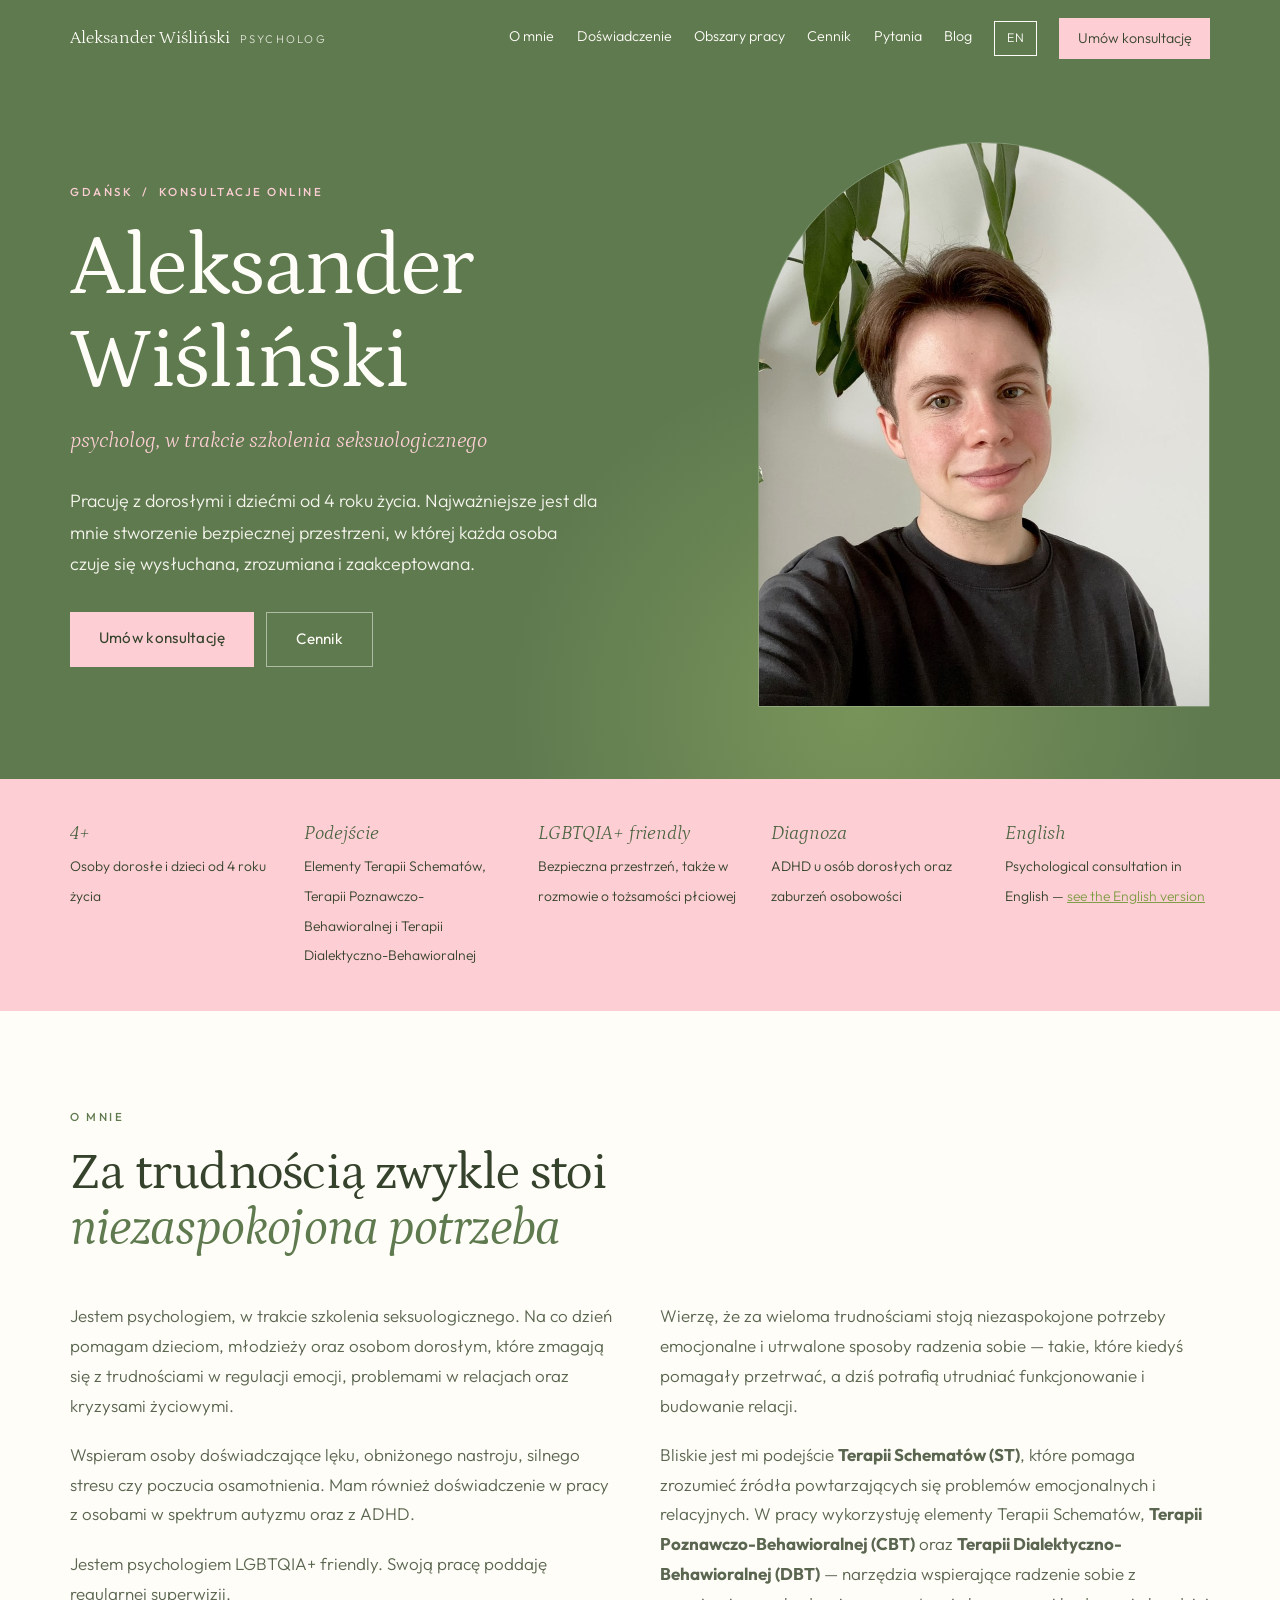
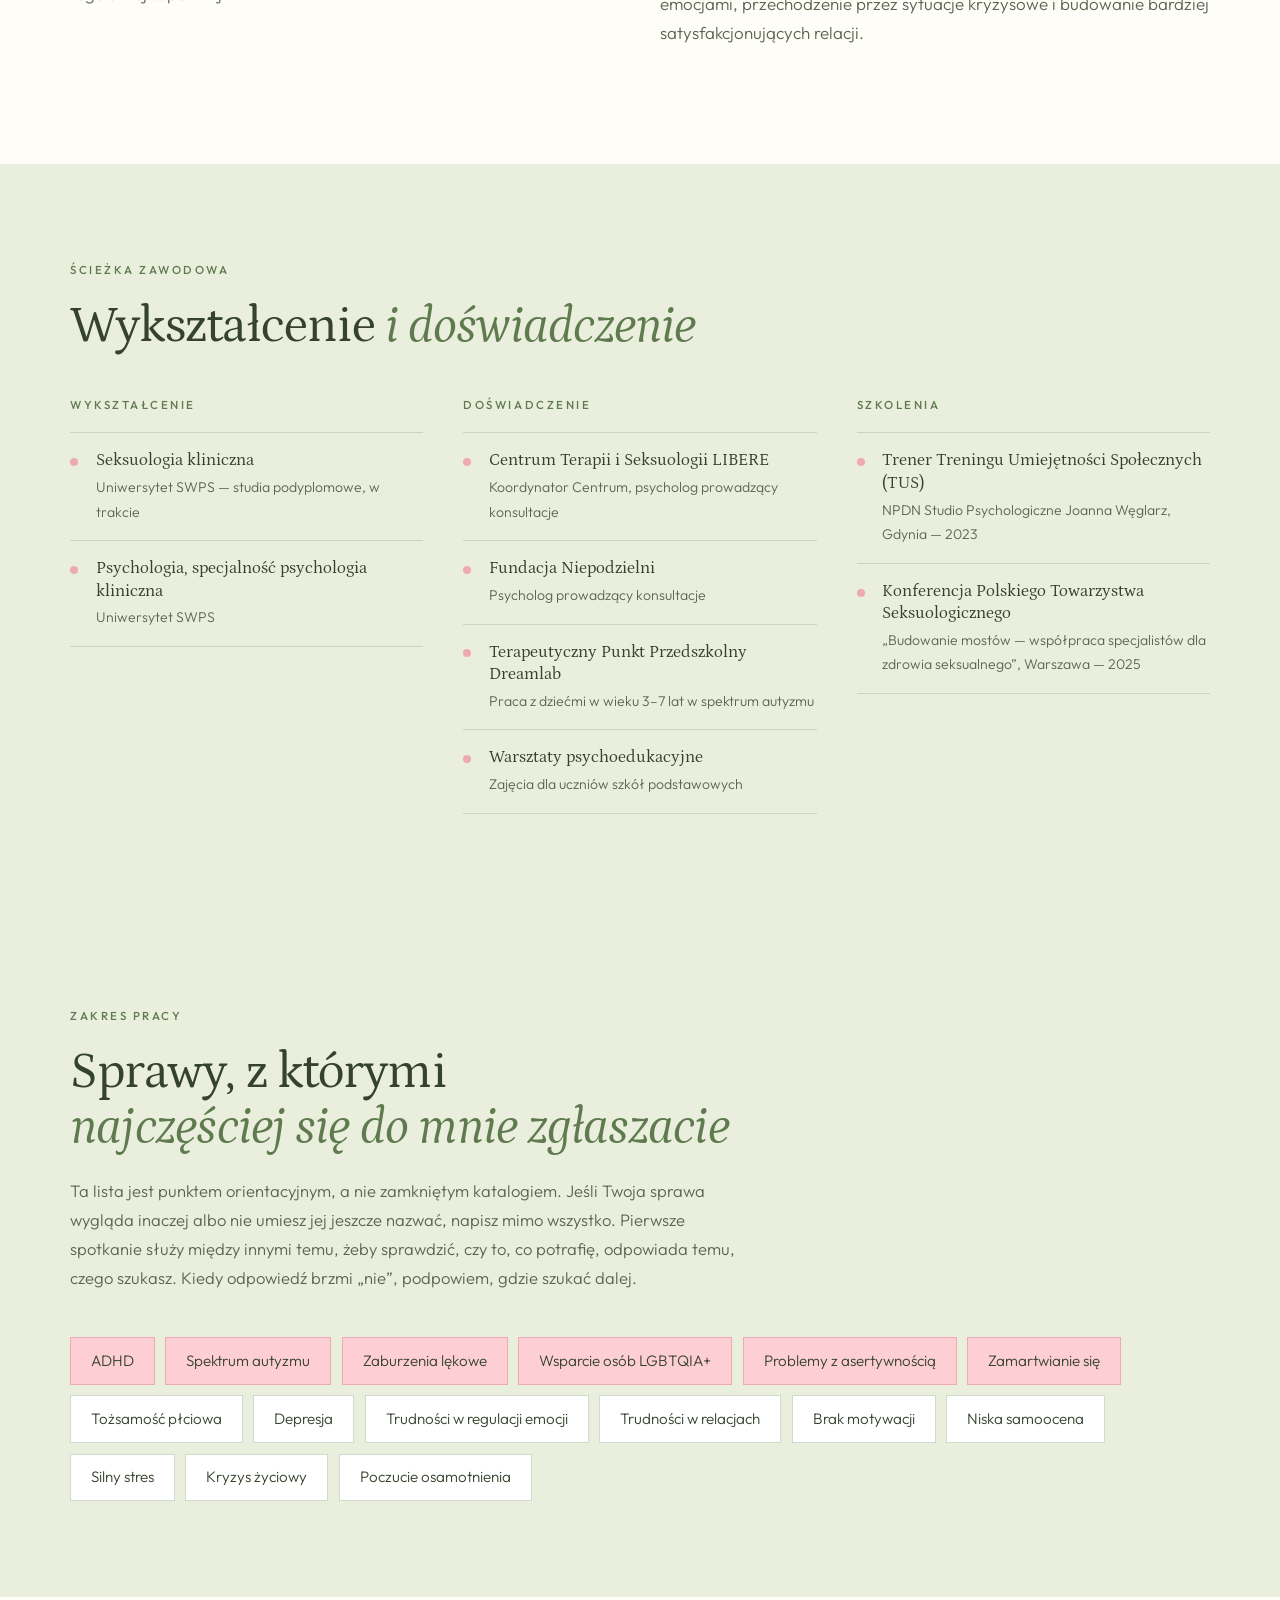
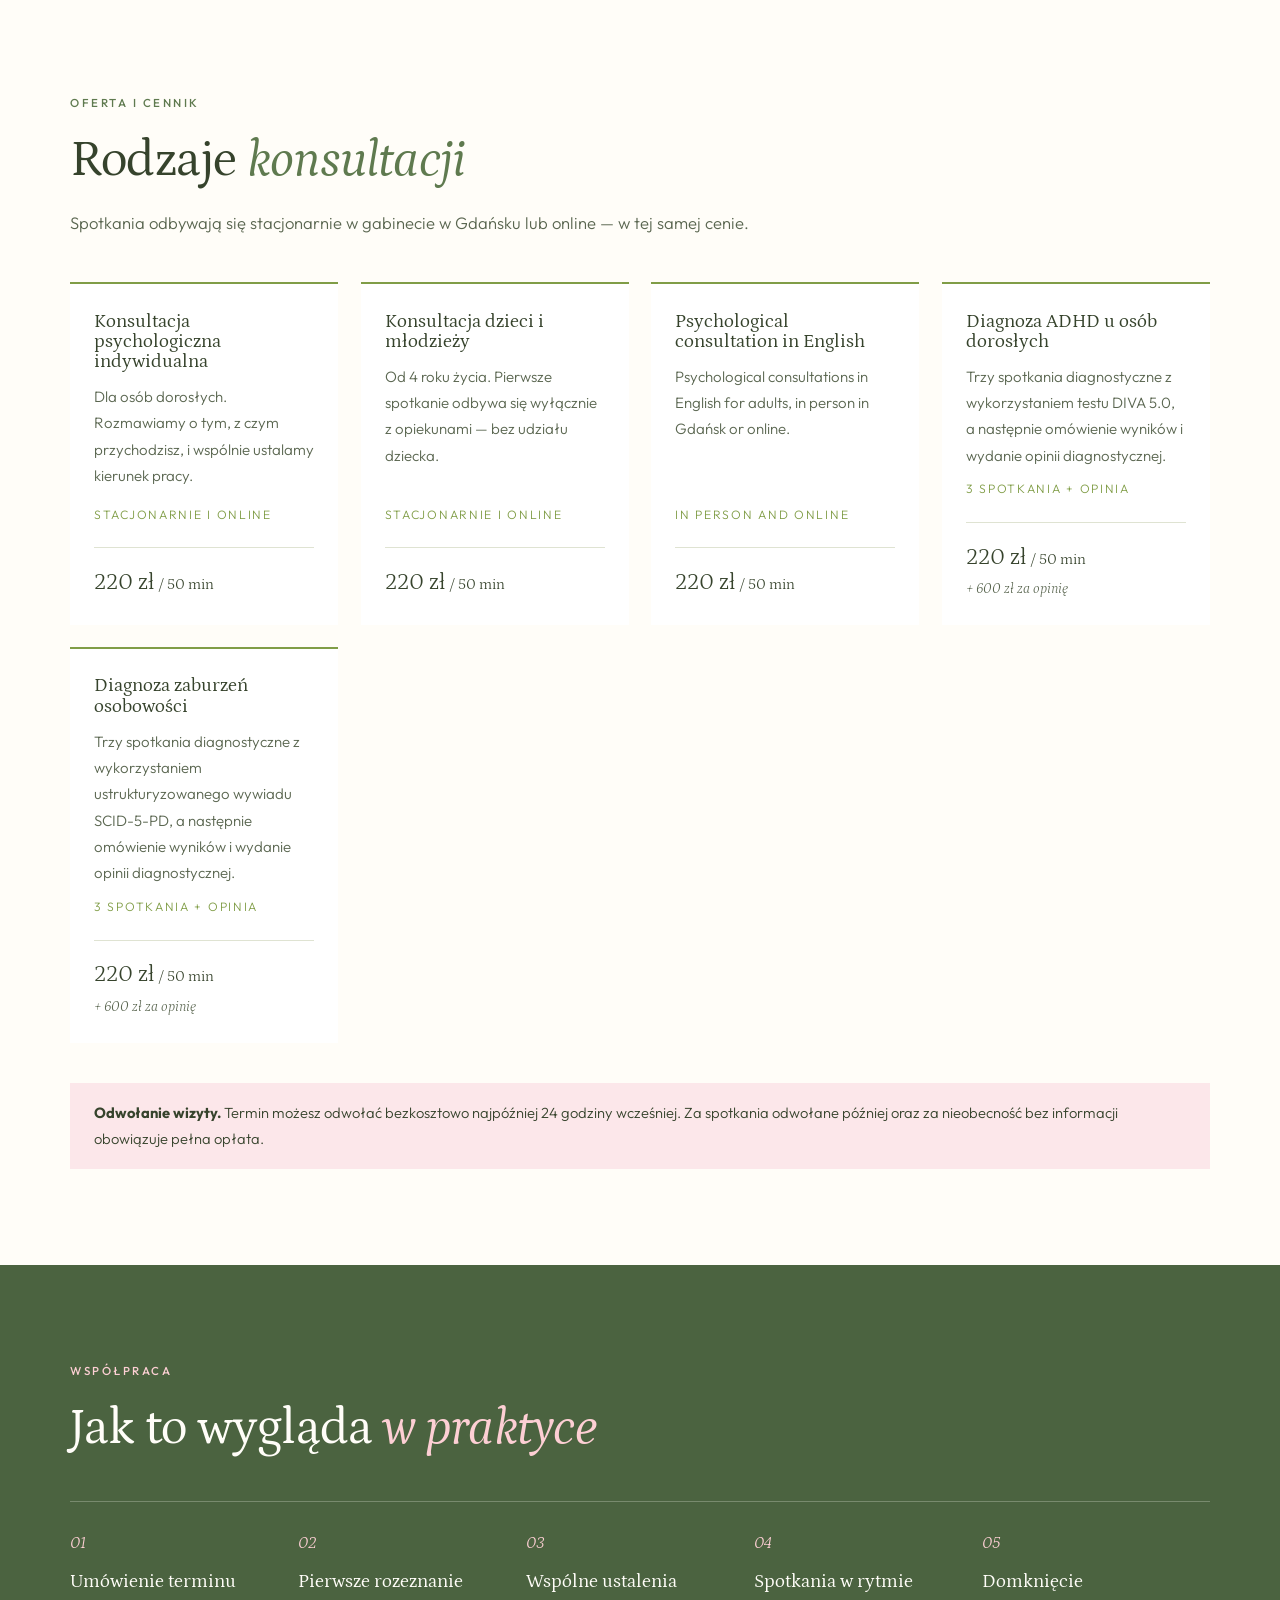
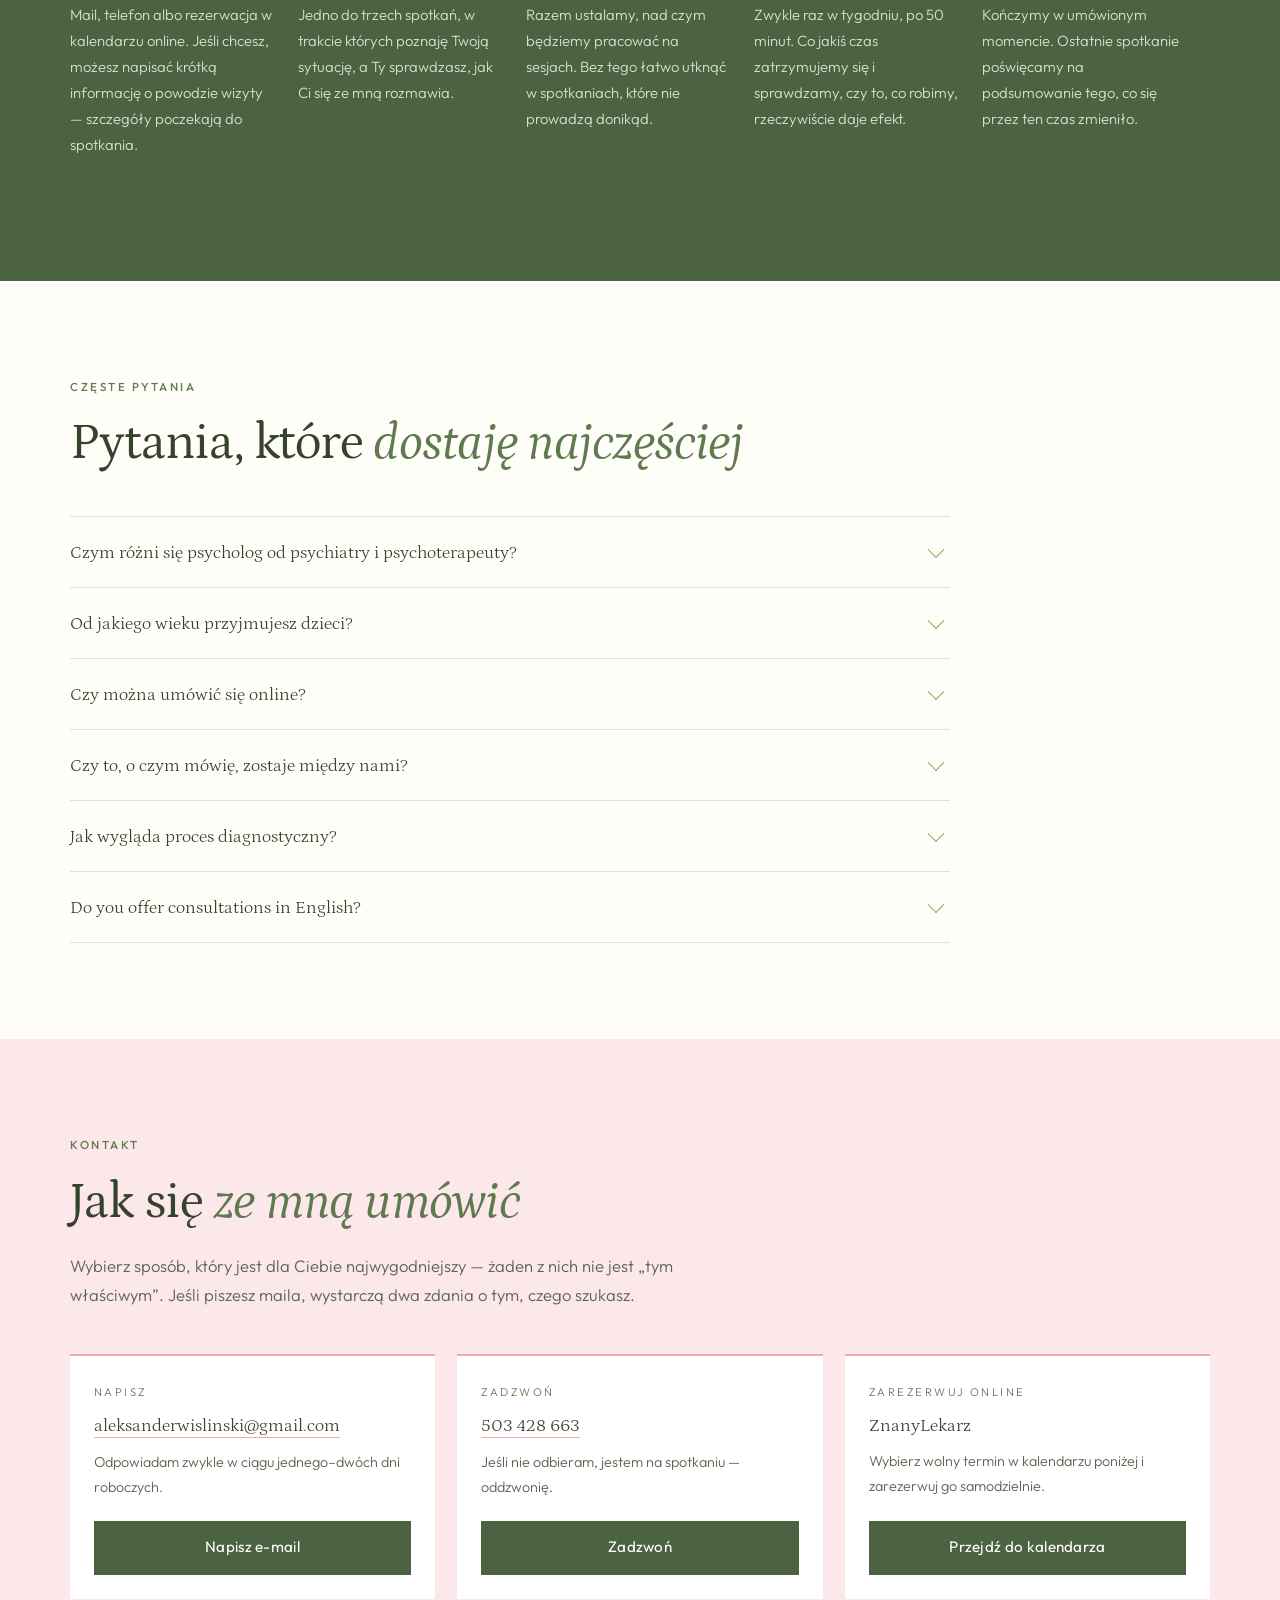
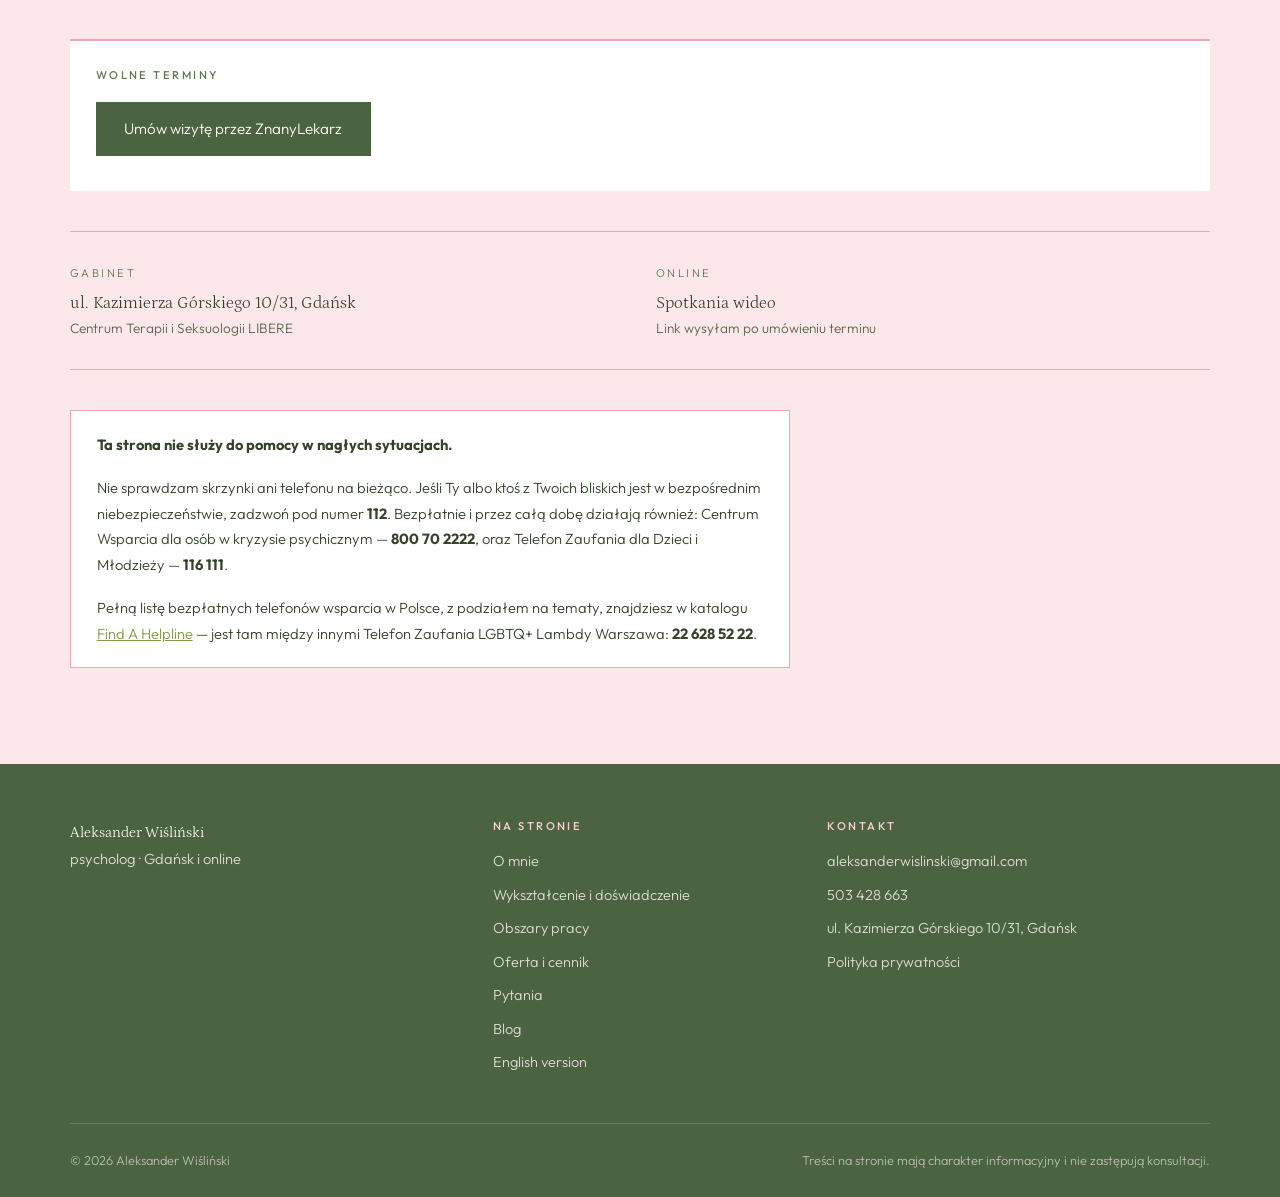
==== commit 4a1bffd1: "Add files via upload" ====
--- a/index.html
+++ b/index.html
@@ -10,19 +10,19 @@
 <meta name="author" content="Aleksander Wiśliński">
 <meta name="robots" content="index, follow">
 <meta name="theme-color" content="#5F7A4F">
-<link rel="canonical" href="https://TWOJADOMENA.pl/">
+<link rel="canonical" href="https://aleksanderwislinski.pl/">
 
 <!-- Powiązanie obu wersji językowych — ważne dla Google -->
-<link rel="alternate" hreflang="pl" href="https://TWOJADOMENA.pl/">
-<link rel="alternate" hreflang="en" href="https://TWOJADOMENA.pl/en/">
-<link rel="alternate" hreflang="x-default" href="https://TWOJADOMENA.pl/">
+<link rel="alternate" hreflang="pl" href="https://aleksanderwislinski.pl/">
+<link rel="alternate" hreflang="en" href="https://aleksanderwislinski.pl/en/">
+<link rel="alternate" hreflang="x-default" href="https://aleksanderwislinski.pl/">
 
 <meta property="og:type" content="website">
 <meta property="og:locale" content="pl_PL">
 <meta property="og:title" content="Aleksander Wiśliński — psycholog, Gdańsk i online">
 <meta property="og:description" content="Konsultacje psychologiczne dla osób dorosłych i dzieci od 4 roku życia. Gdańsk i online.">
-<meta property="og:url" content="https://TWOJADOMENA.pl/">
-<meta property="og:image" content="https://TWOJADOMENA.pl/assets/aleksander-wislinski.jpg">
+<meta property="og:url" content="https://aleksanderwislinski.pl/">
+<meta property="og:image" content="https://aleksanderwislinski.pl/assets/aleksander-wislinski.jpg">
 
 <!-- ===== CZCIONKI ===== -->
 <link rel="preconnect" href="https://fonts.googleapis.com">
@@ -30,6 +30,55 @@
 <link href="https://fonts.googleapis.com/css2?family=Outfit:wght@300..600&family=Petrona:ital,wght@0,300..600;1,300..600&display=swap" rel="stylesheet">
 
 <link rel="stylesheet" href="styles.css">
+<link rel="icon" href="favicon.svg" type="image/svg+xml">
+
+<!-- ===== DANE STRUKTURALNE — mówią Google, kim jesteś i co oferujesz ===== -->
+<script type="application/ld+json">
+{
+  "@context": "https://schema.org",
+  "@type": "Psychological",
+  "@id": "https://aleksanderwislinski.pl/#gabinet",
+  "name": "Aleksander Wiśliński — psycholog",
+  "description": "Psycholog w Gdańsku i online. Konsultacje dla osób dorosłych i dzieci od 4 roku życia. Diagnoza ADHD i zaburzeń osobowości. Konsultacje po angielsku.",
+  "url": "https://aleksanderwislinski.pl/",
+  "image": "https://aleksanderwislinski.pl/assets/aleksander-wislinski.jpg",
+  "telephone": "+48503428663",
+  "email": "aleksanderwislinski@gmail.com",
+  "priceRange": "220 PLN",
+  "currenciesAccepted": "PLN",
+  "address": {
+    "@type": "PostalAddress",
+    "streetAddress": "ul. Kazimierza Górskiego 10/31",
+    "addressLocality": "Gdańsk",
+    "postalCode": "80-336",
+    "addressCountry": "PL"
+  },
+  "areaServed": [
+    { "@type": "City", "name": "Gdańsk" },
+    { "@type": "Country", "name": "Polska" }
+  ],
+  "availableLanguage": ["pl", "en"],
+  "founder": {
+    "@type": "Person",
+    "@id": "https://aleksanderwislinski.pl/#osoba",
+    "name": "Aleksander Wiśliński",
+    "jobTitle": "Psycholog",
+    "image": "https://aleksanderwislinski.pl/assets/aleksander-wislinski.jpg",
+    "url": "https://aleksanderwislinski.pl/",
+    "knowsLanguage": ["pl", "en"],
+    "alumniOf": { "@type": "CollegeOrUniversity", "name": "Uniwersytet SWPS" },
+    "worksFor": { "@type": "Organization", "name": "Centrum Terapii i Seksuologii LIBERE" }
+  },
+  "makesOffer": [
+    { "@type": "Offer", "name": "Konsultacja psychologiczna indywidualna", "price": "220", "priceCurrency": "PLN" },
+    { "@type": "Offer", "name": "Konsultacja psychologiczna dzieci i młodzieży", "price": "220", "priceCurrency": "PLN" },
+    { "@type": "Offer", "name": "Diagnoza ADHD u osób dorosłych", "price": "220", "priceCurrency": "PLN" },
+    { "@type": "Offer", "name": "Diagnoza zaburzeń osobowości SCID-5-PD", "price": "220", "priceCurrency": "PLN" },
+    { "@type": "Offer", "name": "Psychological consultation in English", "price": "220", "priceCurrency": "PLN" }
+  ]
+}
+</script>
+
 </head>
 
 <body>
@@ -57,6 +106,7 @@
       <a href="#obszary">Obszary pracy</a>
       <a href="#oferta">Cennik</a>
       <a href="#pytania">Pytania</a>
+      <a href="blog/">Blog</a>
       <a class="lang-switch" href="en/">EN</a>
       <a class="nav__cta" href="#kontakt">Umów konsultację</a>
     </nav>
@@ -290,35 +340,35 @@
         <h3>Konsultacja psychologiczna indywidualna</h3>
         <p>Dla osób dorosłych. Rozmawiamy o tym, z czym przychodzisz, i wspólnie ustalamy kierunek pracy.</p>
         <p class="offer__meta">stacjonarnie i online</p>
-        <p class="offer__price"><span>200 zł</span> / 50 min</p>
+        <p class="offer__price"><span>220 zł</span> / 50 min</p>
       </article>
 
       <article class="offer">
         <h3>Konsultacja dzieci i młodzieży</h3>
         <p>Od 4 roku życia. Pierwsze spotkanie odbywa się wyłącznie z opiekunami — bez udziału dziecka.</p>
         <p class="offer__meta">stacjonarnie i online</p>
-        <p class="offer__price"><span>200 zł</span> / 50 min</p>
+        <p class="offer__price"><span>220 zł</span> / 50 min</p>
       </article>
 
       <article class="offer">
         <h3>Psychological consultation in English</h3>
         <p>Psychological consultations in English for adults, in person in Gdańsk or online.</p>
         <p class="offer__meta">in person and online</p>
-        <p class="offer__price"><span>200 zł</span> / 50 min</p>
+        <p class="offer__price"><span>220 zł</span> / 50 min</p>
       </article>
 
       <article class="offer">
         <h3>Diagnoza ADHD u osób dorosłych</h3>
         <p>Trzy spotkania diagnostyczne z wykorzystaniem testu DIVA 5.0, a następnie omówienie wyników i wydanie opinii diagnostycznej.</p>
         <p class="offer__meta">3 spotkania + opinia</p>
-        <p class="offer__price"><span>200 zł</span> / 50 min <em>+ 500 zł za opinię</em></p>
+        <p class="offer__price"><span>220 zł</span> / 50 min <em>+ 600 zł za opinię</em></p>
       </article>
 
       <article class="offer">
         <h3>Diagnoza zaburzeń osobowości</h3>
         <p>Trzy spotkania diagnostyczne z wykorzystaniem ustrukturyzowanego wywiadu SCID-5-PD, a następnie omówienie wyników i wydanie opinii diagnostycznej.</p>
         <p class="offer__meta">3 spotkania + opinia</p>
-        <p class="offer__price"><span>200 zł</span> / 50 min <em>+ 500 zł za opinię</em></p>
+        <p class="offer__price"><span>220 zł</span> / 50 min <em>+ 600 zł za opinię</em></p>
       </article>
     </div>
 
@@ -515,6 +565,7 @@
       <a href="#obszary">Obszary pracy</a>
       <a href="#oferta">Oferta i cennik</a>
       <a href="#pytania">Pytania</a>
+      <a href="blog/">Blog</a>
       <a href="en/">English version</a>
     </nav>
 
--- a/styles.css
+++ b/styles.css
@@ -563,6 +563,12 @@
   .steps li { padding-right: 0; }
 }
 
+@media (max-width: 700px) {
+  .postcard { grid-template-columns: 1fr; gap: 0; }
+  .postcard__thumb img { aspect-ratio: 12 / 7; height: auto; }
+  .postcard__body { padding: 1.4rem 1.5rem; }
+}
+
 @media (max-width: 560px) {
   body { font-size: 16px; }
   .hero { padding-top: 8rem; }
@@ -574,3 +580,62 @@
   * { animation: none !important; transition: none !important; }
   html { scroll-behavior: auto; }
 }
+
+/* =========================================================
+   BLOG
+   ========================================================= */
+.postlist { display: grid; gap: 1.4rem; max-width: 76ch; }
+.postcard {
+  background: var(--biel-czysta);
+  border-top: 2px solid var(--zielen);
+  display: grid;
+  grid-template-columns: 240px minmax(0, 1fr);
+  gap: 1.5rem;
+  align-items: stretch;
+  overflow: hidden;
+}
+.postcard__thumb { display: block; overflow: hidden; }
+.postcard__thumb img {
+  width: 100%; height: 100%;
+  object-fit: cover;
+  transition: transform 0.4s ease;
+}
+.postcard:hover .postcard__thumb img { transform: scale(1.04); }
+.postcard__body { padding: 1.5rem 1.5rem 1.5rem 0; }
+.postcard__date {
+  font-size: 0.72rem; letter-spacing: 0.22em; text-transform: uppercase;
+  color: var(--mech); margin-bottom: 0.6rem;
+}
+.postcard h3 { margin-bottom: 0.5em; }
+.postcard h3 a { color: var(--tekst); text-decoration: none; }
+.postcard h3 a:hover { color: var(--mech); }
+.postcard p:last-child { margin: 0; font-size: 0.95rem; color: var(--tekst-mig); }
+
+/* Pojedynczy wpis */
+.post { max-width: 68ch; }
+.post h2 { margin-bottom: 0.5em; }
+.post h3 { margin-top: 2.2rem; }
+.post p { color: var(--tekst-mig); }
+.post__lead { font-size: 1.12rem; color: var(--tekst) !important; }
+.post__cta {
+  margin: 2.5rem 0 1.5rem;
+  padding: 1.4rem 1.6rem;
+  background: var(--roz-blady);
+  border-left: 3px solid var(--roz);
+}
+.post__cta p:last-child { margin: 0; }
+.post__back { font-size: 0.93rem; }
+.post__back a { text-decoration: none; }
+
+/* Zdjęcie ilustracyjne we wpisie */
+.post__figure { margin: 2rem 0 2.5rem; }
+.post__figure img {
+  width: 100%;
+  aspect-ratio: 12 / 7;
+  object-fit: cover;
+}
+.post__figure figcaption {
+  margin-top: 0.6rem;
+  font-size: 0.82rem;
+  color: var(--tekst-mig);
+}
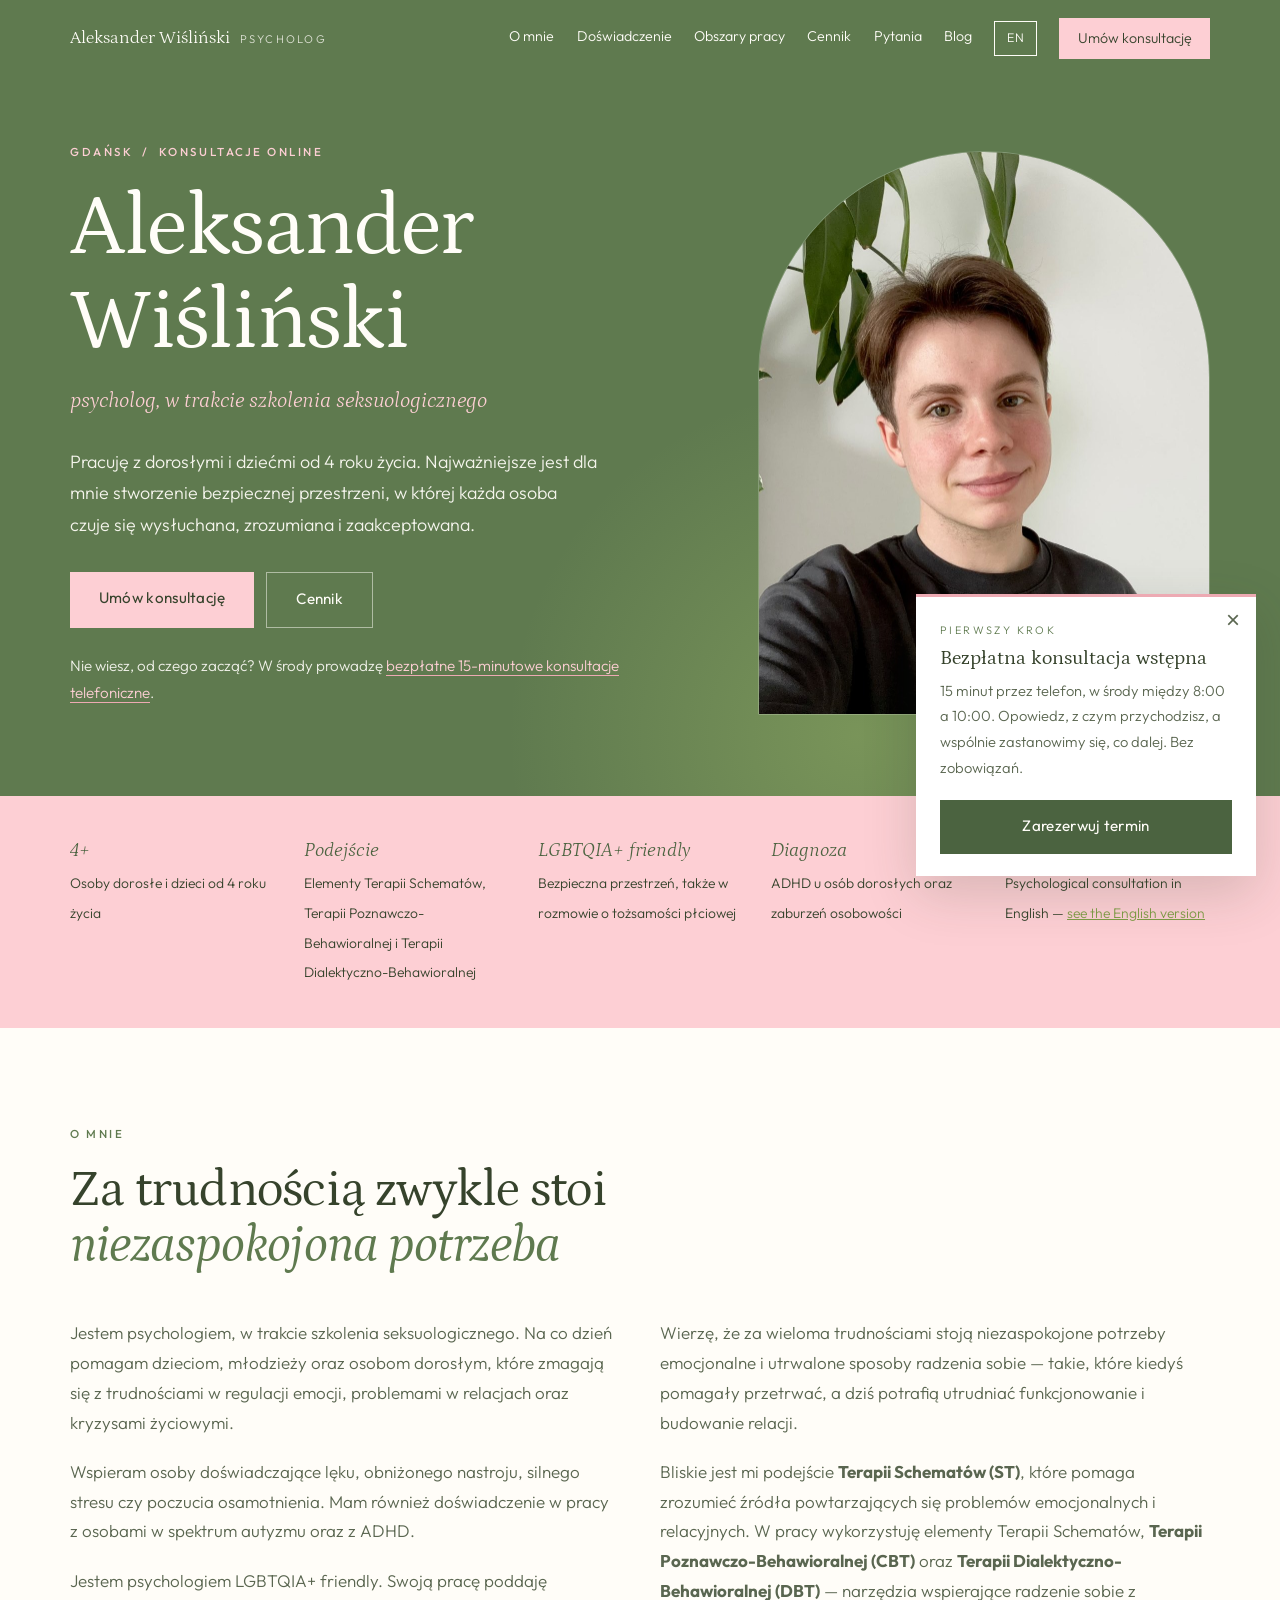
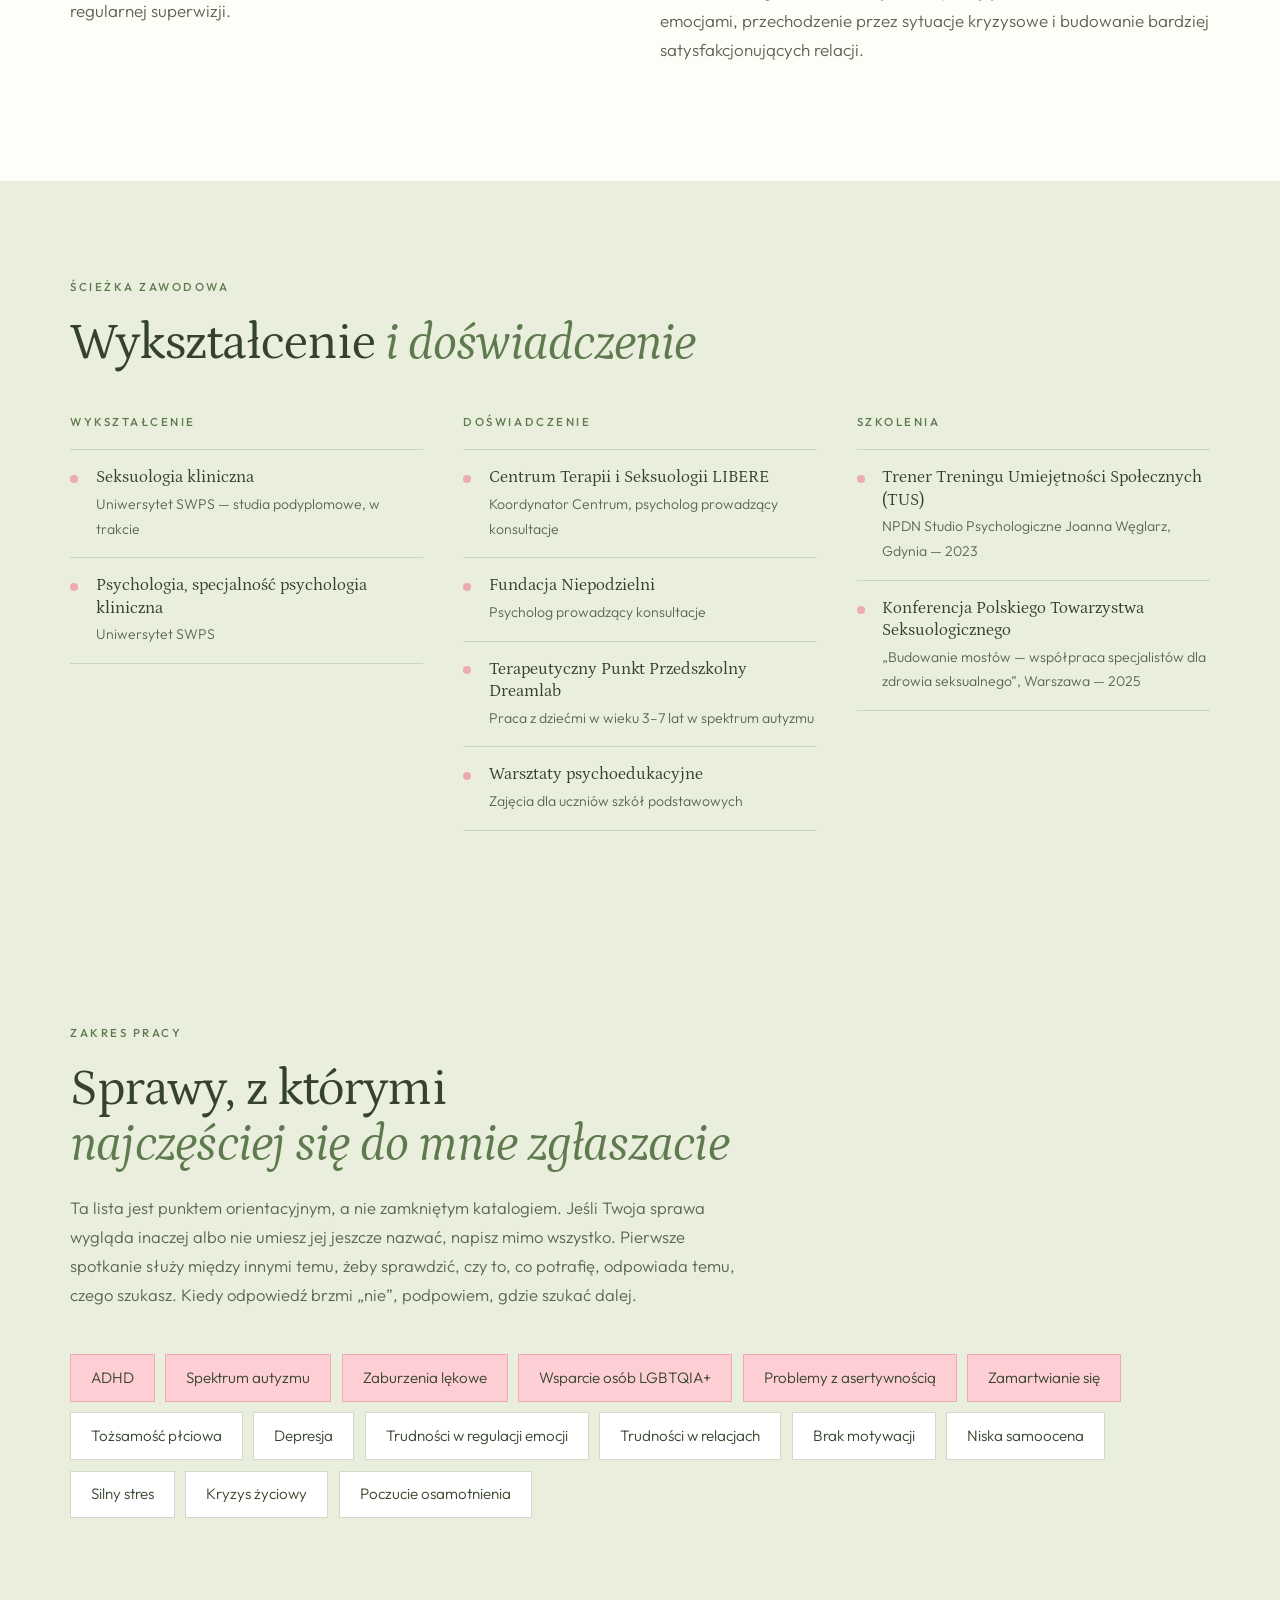
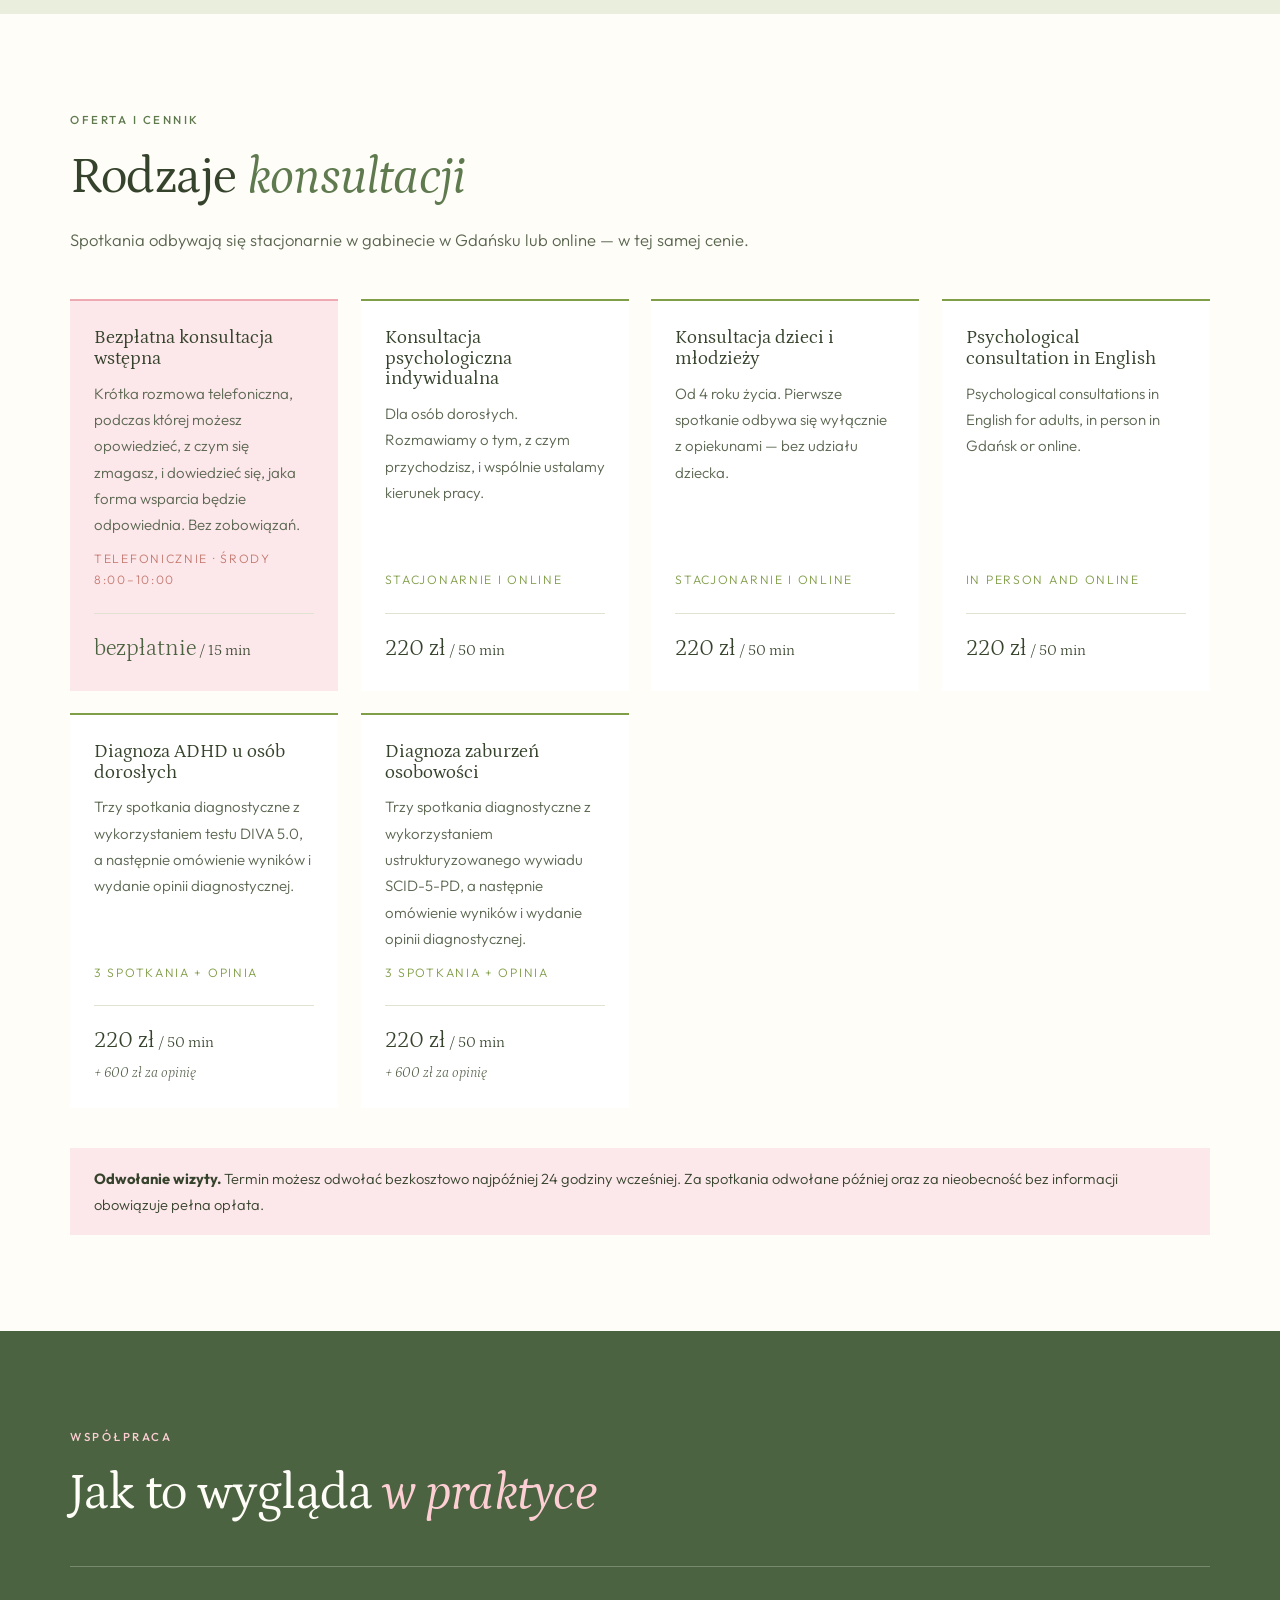
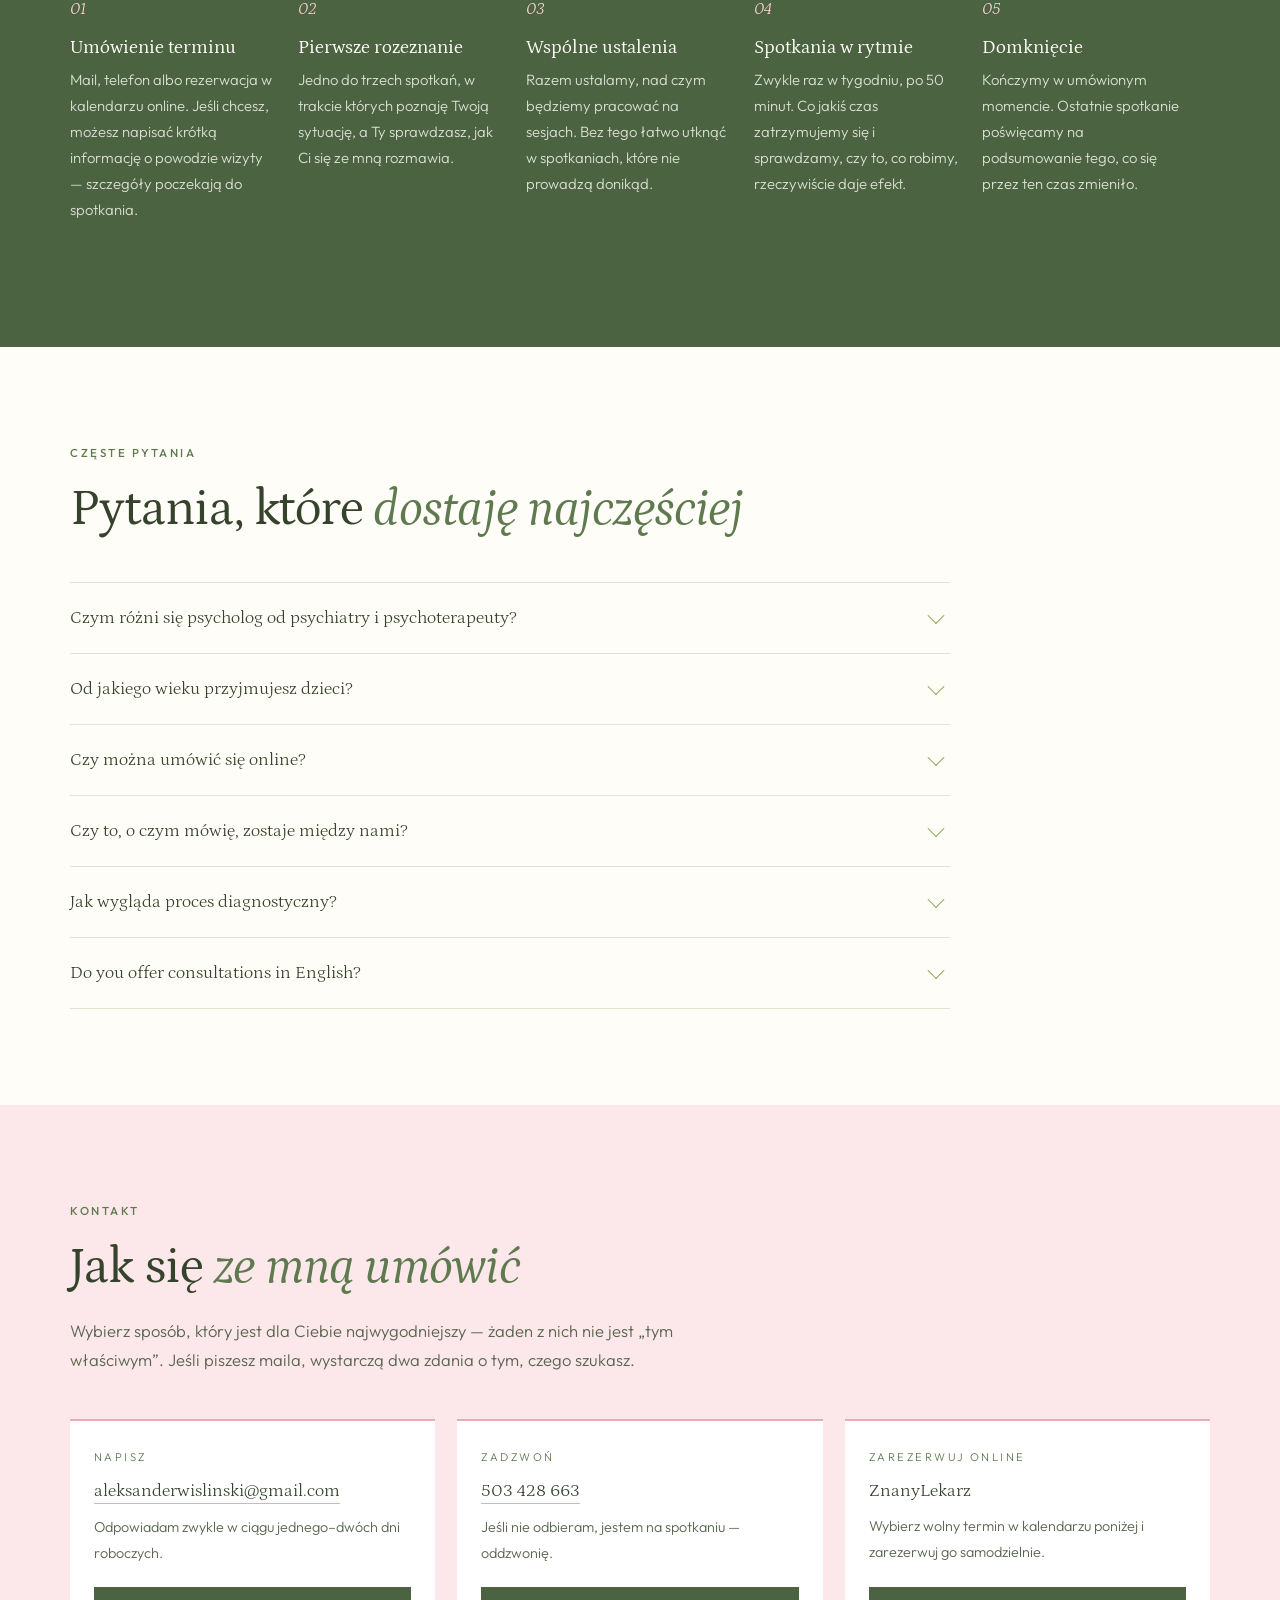
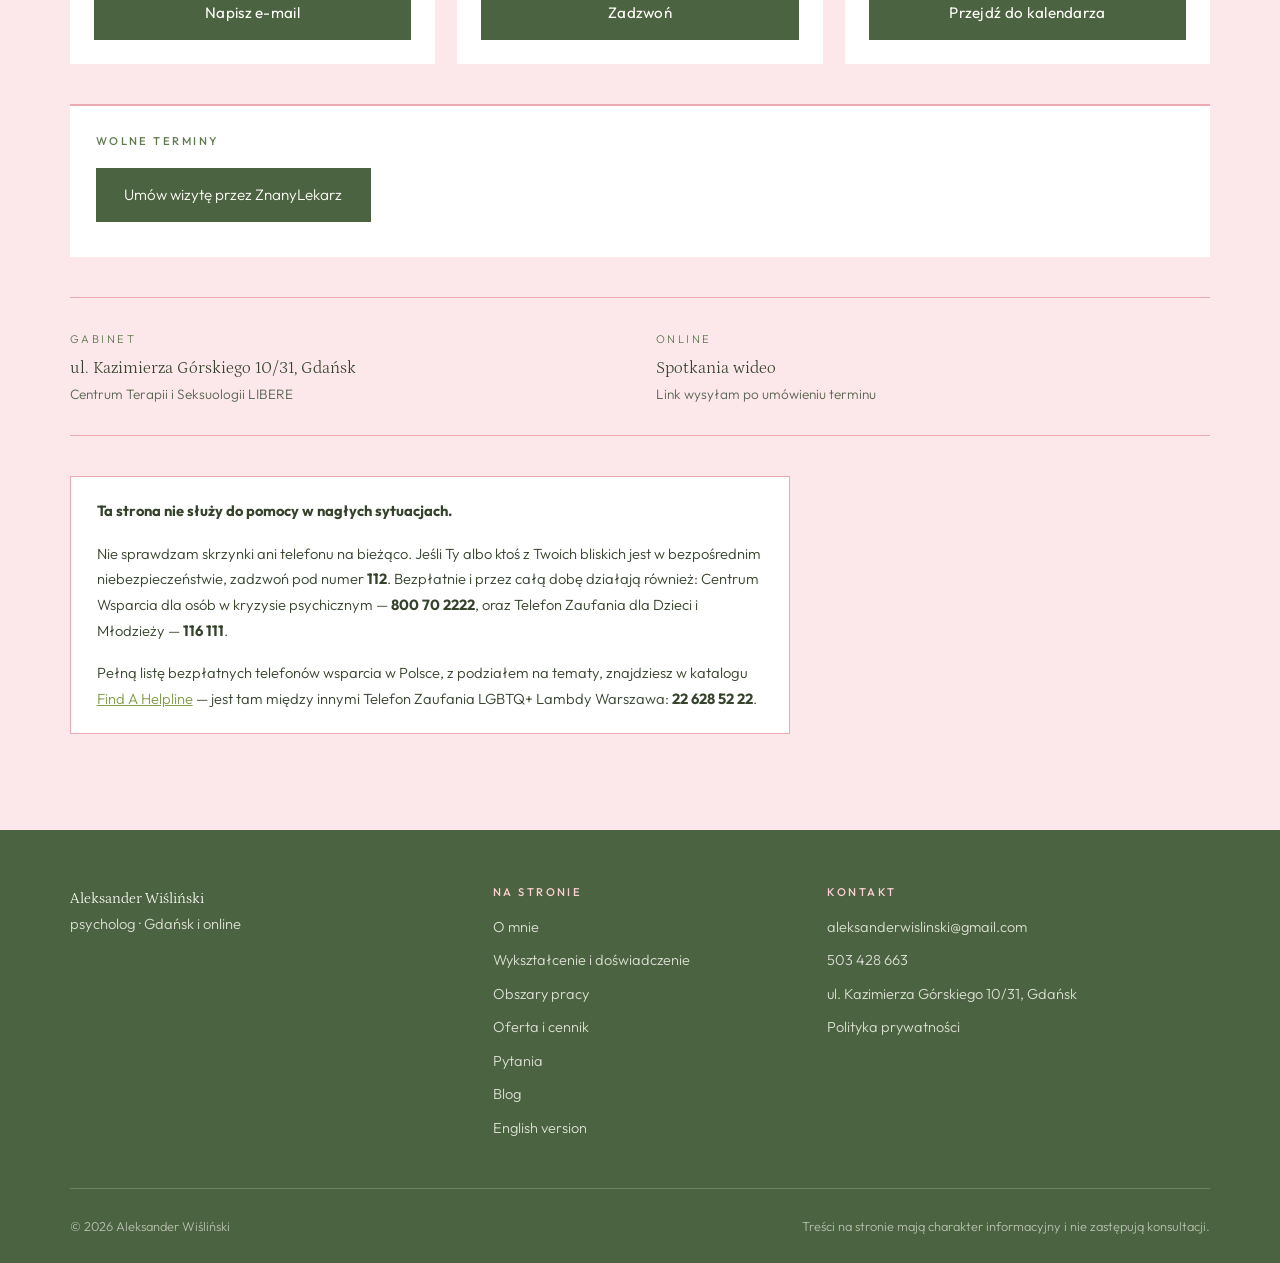
==== commit c720ead5: "Add files via upload" ====
--- a/index.html
+++ b/index.html
@@ -137,6 +137,11 @@
         <a class="btn btn--blush" href="#kontakt">Umów konsultację</a>
         <a class="btn btn--outline-light" href="#oferta">Cennik</a>
       </div>
+
+      <p class="hero__free">
+        Nie wiesz, od czego zacząć? W środy prowadzę
+        <a href="#oferta">bezpłatne 15-minutowe konsultacje telefoniczne</a>.
+      </p>
     </div>
 
     <figure class="portrait">
@@ -336,6 +341,13 @@
     </header>
 
     <div class="offers">
+      <article class="offer offer--free">
+        <h3>Bezpłatna konsultacja wstępna</h3>
+        <p>Krótka rozmowa telefoniczna, podczas której możesz opowiedzieć, z czym się zmagasz, i dowiedzieć się, jaka forma wsparcia będzie odpowiednia. Bez zobowiązań.</p>
+        <p class="offer__meta">telefonicznie · środy 8:00–10:00</p>
+        <p class="offer__price"><span>bezpłatnie</span> / 15 min</p>
+      </article>
+
       <article class="offer">
         <h3>Konsultacja psychologiczna indywidualna</h3>
         <p>Dla osób dorosłych. Rozmawiamy o tym, z czym przychodzisz, i wspólnie ustalamy kierunek pracy.</p>
@@ -549,6 +561,23 @@
 </main>
 
 <!-- =========================================================
+     OKIENKO Z BEZPŁATNĄ KONSULTACJĄ
+     Pojawia się raz na 7 dni, po 20 sekundach albo po przewinięciu
+     połowy strony. Żeby je wyłączyć, usuń cały ten blok
+     oraz skrypt oznaczony "OKIENKO" na dole pliku.
+     ========================================================= -->
+<aside class="popup" id="popup" role="dialog" aria-labelledby="popupTitle" aria-modal="false" hidden>
+  <button class="popup__close" id="popupClose" aria-label="Zamknij okienko">&times;</button>
+  <p class="popup__label">Pierwszy krok</p>
+  <h3 class="popup__title" id="popupTitle">Bezpłatna konsultacja wstępna</h3>
+  <p class="popup__text">
+    15 minut przez telefon, w środy między 8:00 a 10:00. Opowiedz, z czym przychodzisz,
+    a wspólnie zastanowimy się, co dalej. Bez zobowiązań.
+  </p>
+  <a class="btn btn--dark popup__cta" href="https://www.znanylekarz.pl/aleksander-wislinski/psycholog/gdansk" target="_blank" rel="noopener">Zarezerwuj termin</a>
+</aside>
+
+<!-- =========================================================
      STOPKA
      ========================================================= -->
 <footer class="footer">
@@ -602,6 +631,38 @@
   // Aktualny rok w stopce
   document.getElementById('rok').textContent = new Date().getFullYear();
 
+  // ===== OKIENKO Z BEZPŁATNĄ KONSULTACJĄ =====
+  // Pokazuje się od razu po wejściu, przy każdej wizycie.
+  // Zamyka się krzyżykiem, klawiszem Escape, kliknięciem obok
+  // albo kliknięciem przycisku rezerwacji.
+  (function () {
+    var popup = document.getElementById('popup');
+    var close = document.getElementById('popupClose');
+
+    popup.hidden = false;
+    requestAnimationFrame(function () { popup.classList.add('popup--widoczne'); });
+
+    function zamknij() {
+      popup.classList.remove('popup--widoczne');
+      setTimeout(function () { popup.hidden = true; }, 300);
+      document.removeEventListener('click', pozaOknem, true);
+    }
+
+    // Kliknięcie gdziekolwiek poza okienkiem też je zamyka
+    function pozaOknem(e) {
+      if (!popup.hidden && !popup.contains(e.target)) zamknij();
+    }
+    setTimeout(function () {
+      document.addEventListener('click', pozaOknem, true);
+    }, 400);
+
+    close.addEventListener('click', zamknij);
+    popup.querySelector('.popup__cta').addEventListener('click', zamknij);
+    document.addEventListener('keydown', function (e) {
+      if (e.key === 'Escape' && !popup.hidden) zamknij();
+    });
+  })();
+
   // Zmiana wyglądu menu po przewinięciu strony
   var topbar = document.getElementById('topbar');
   window.addEventListener('scroll', function () {
--- a/styles.css
+++ b/styles.css
@@ -639,3 +639,81 @@
   font-size: 0.82rem;
   color: var(--tekst-mig);
 }
+
+/* =========================================================
+   BEZPŁATNA KONSULTACJA — wyróżnienia
+   ========================================================= */
+.hero__free {
+  margin-top: 1.6rem;
+  font-size: 0.95rem;
+  color: rgba(255, 253, 248, 0.9);
+}
+.hero__free a {
+  color: var(--roz-jasny);
+  text-decoration: none;
+  border-bottom: 1px solid var(--roz);
+}
+.hero__free a:hover { border-bottom-color: var(--roz-jasny); }
+
+/* Karta bezpłatnej konsultacji w cenniku */
+.offer--free { border-top-color: var(--roz); background: var(--roz-blady); }
+.offer--free .offer__meta { color: var(--roz-gleboki, #C4796F) !important; }
+.offer--free .offer__price span { color: var(--mech-ciemny); }
+
+/* Karta bezpłatnej konsultacji w sekcji kontaktu */
+.booking__card--free { background: var(--roz-blady); border-top-color: var(--mech); }
+
+/* =========================================================
+   OKIENKO Z BEZPŁATNĄ KONSULTACJĄ
+   ========================================================= */
+.popup {
+  position: fixed;
+  right: 1.5rem;
+  bottom: 1.5rem;
+  z-index: 60;
+  width: min(340px, calc(100vw - 3rem));
+  background: var(--biel-czysta);
+  border-top: 3px solid var(--roz);
+  box-shadow: 0 18px 50px rgba(54, 67, 44, 0.18);
+  padding: 1.5rem 1.5rem 1.4rem;
+  opacity: 0;
+  transform: translateY(16px);
+  transition: opacity 0.3s ease, transform 0.3s ease;
+}
+.popup--widoczne { opacity: 1; transform: translateY(0); }
+
+.popup__close {
+  position: absolute;
+  top: 0.5rem; right: 0.6rem;
+  background: none; border: none;
+  font-size: 1.5rem; line-height: 1;
+  color: var(--tekst-mig);
+  cursor: pointer;
+  padding: 0.2rem 0.4rem;
+}
+.popup__close:hover { color: var(--tekst); }
+
+.popup__label {
+  font-size: 0.68rem; letter-spacing: 0.22em; text-transform: uppercase;
+  color: var(--mech); margin: 0 0 0.5rem;
+}
+.popup__title {
+  font-family: var(--font-naglowki);
+  font-size: 1.25rem; margin-bottom: 0.5rem;
+}
+.popup__text {
+  font-size: 0.92rem; color: var(--tekst-mig); margin-bottom: 1.2rem;
+}
+.popup__cta { display: block; text-align: center; }
+
+@media (max-width: 560px) {
+  .popup {
+    right: 0.75rem; left: 0.75rem; bottom: 0.75rem;
+    width: auto;
+    padding: 1.3rem 1.3rem 1.2rem;
+  }
+}
+
+@media (prefers-reduced-motion: reduce) {
+  .popup { transition: none; transform: none; }
+}
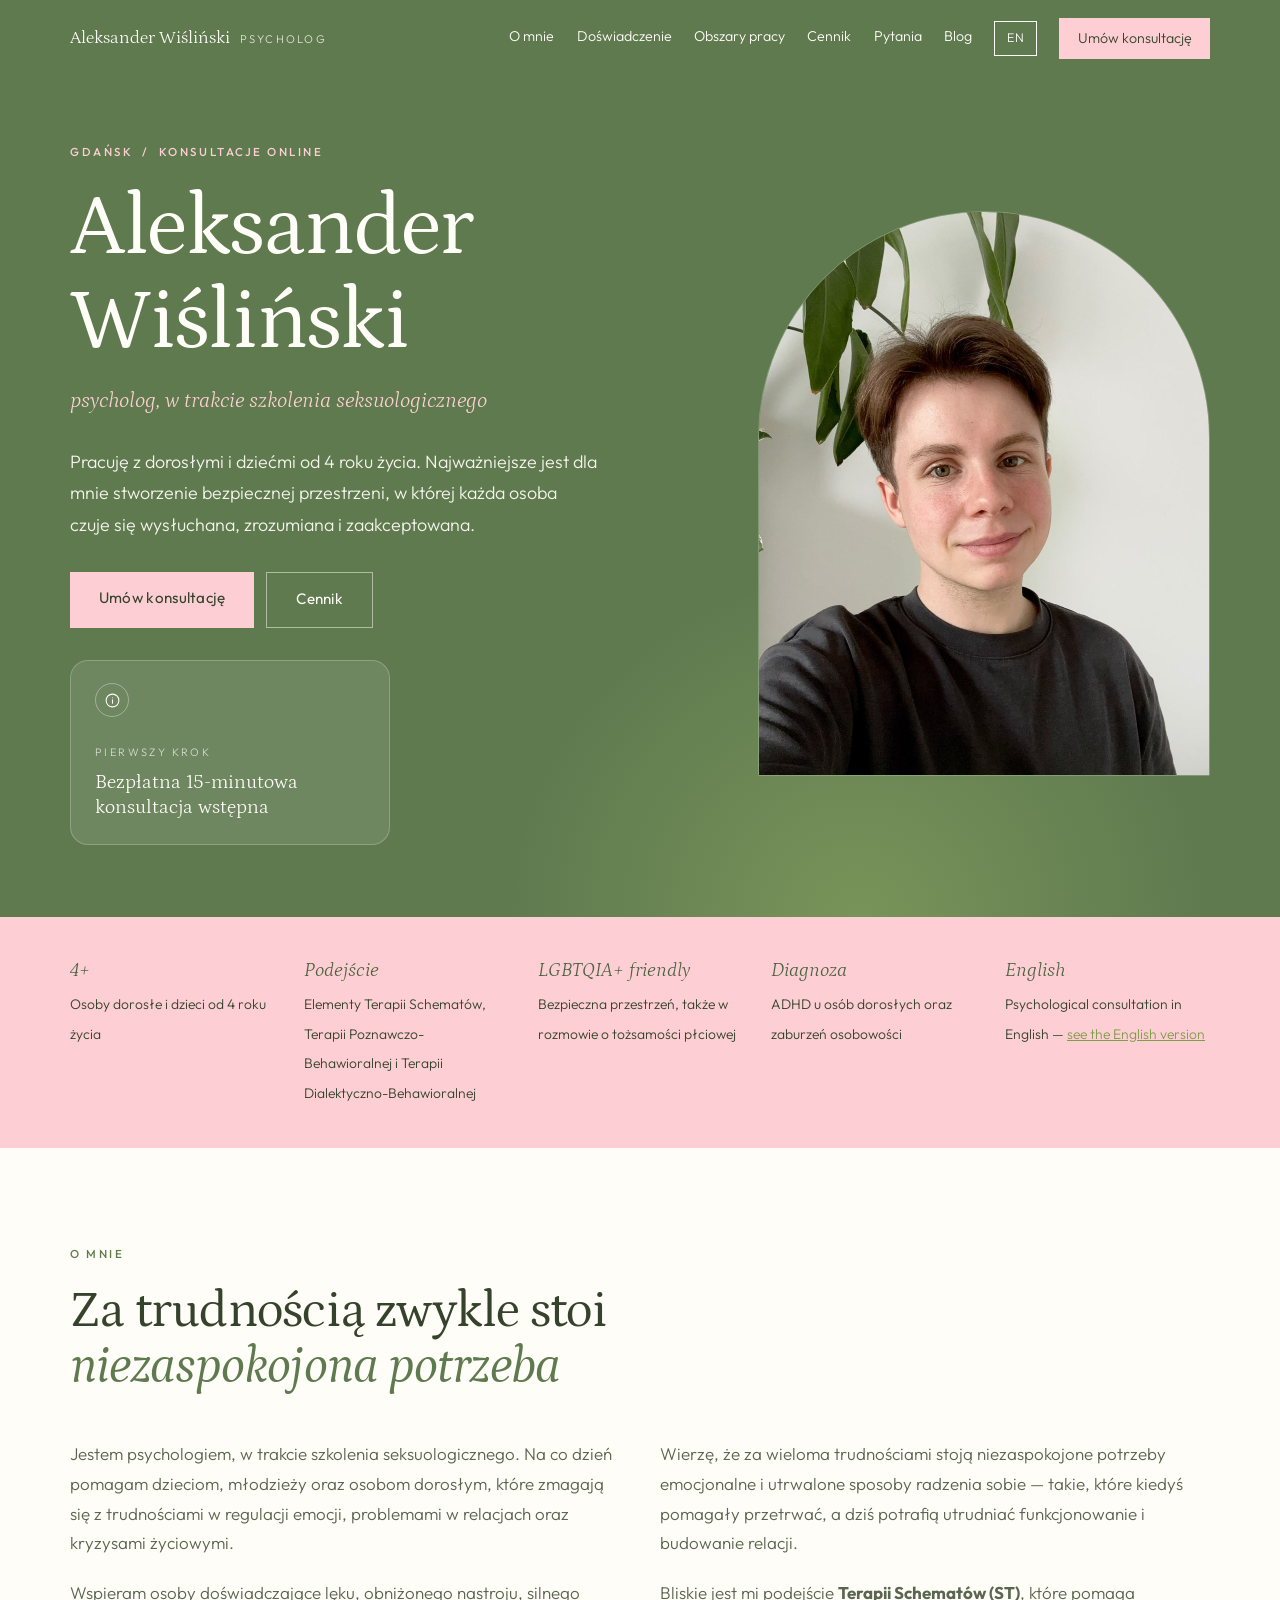
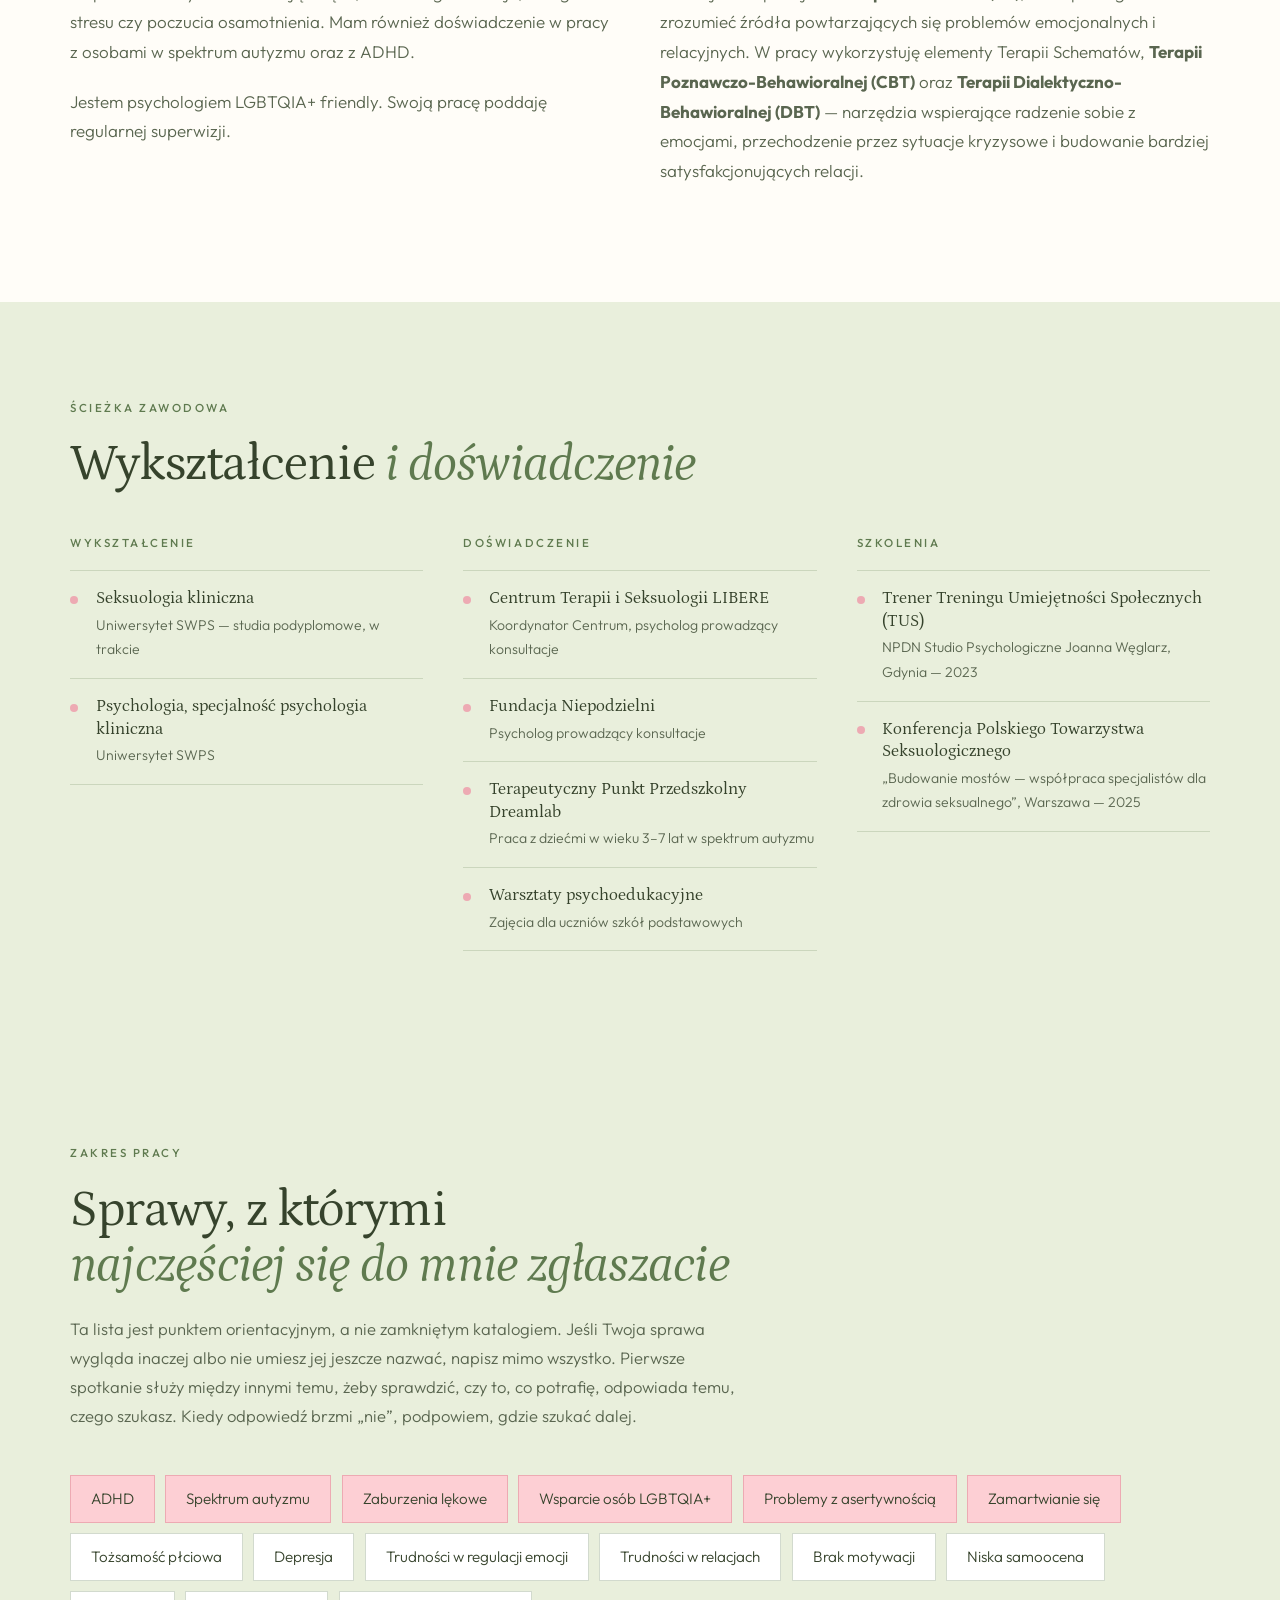
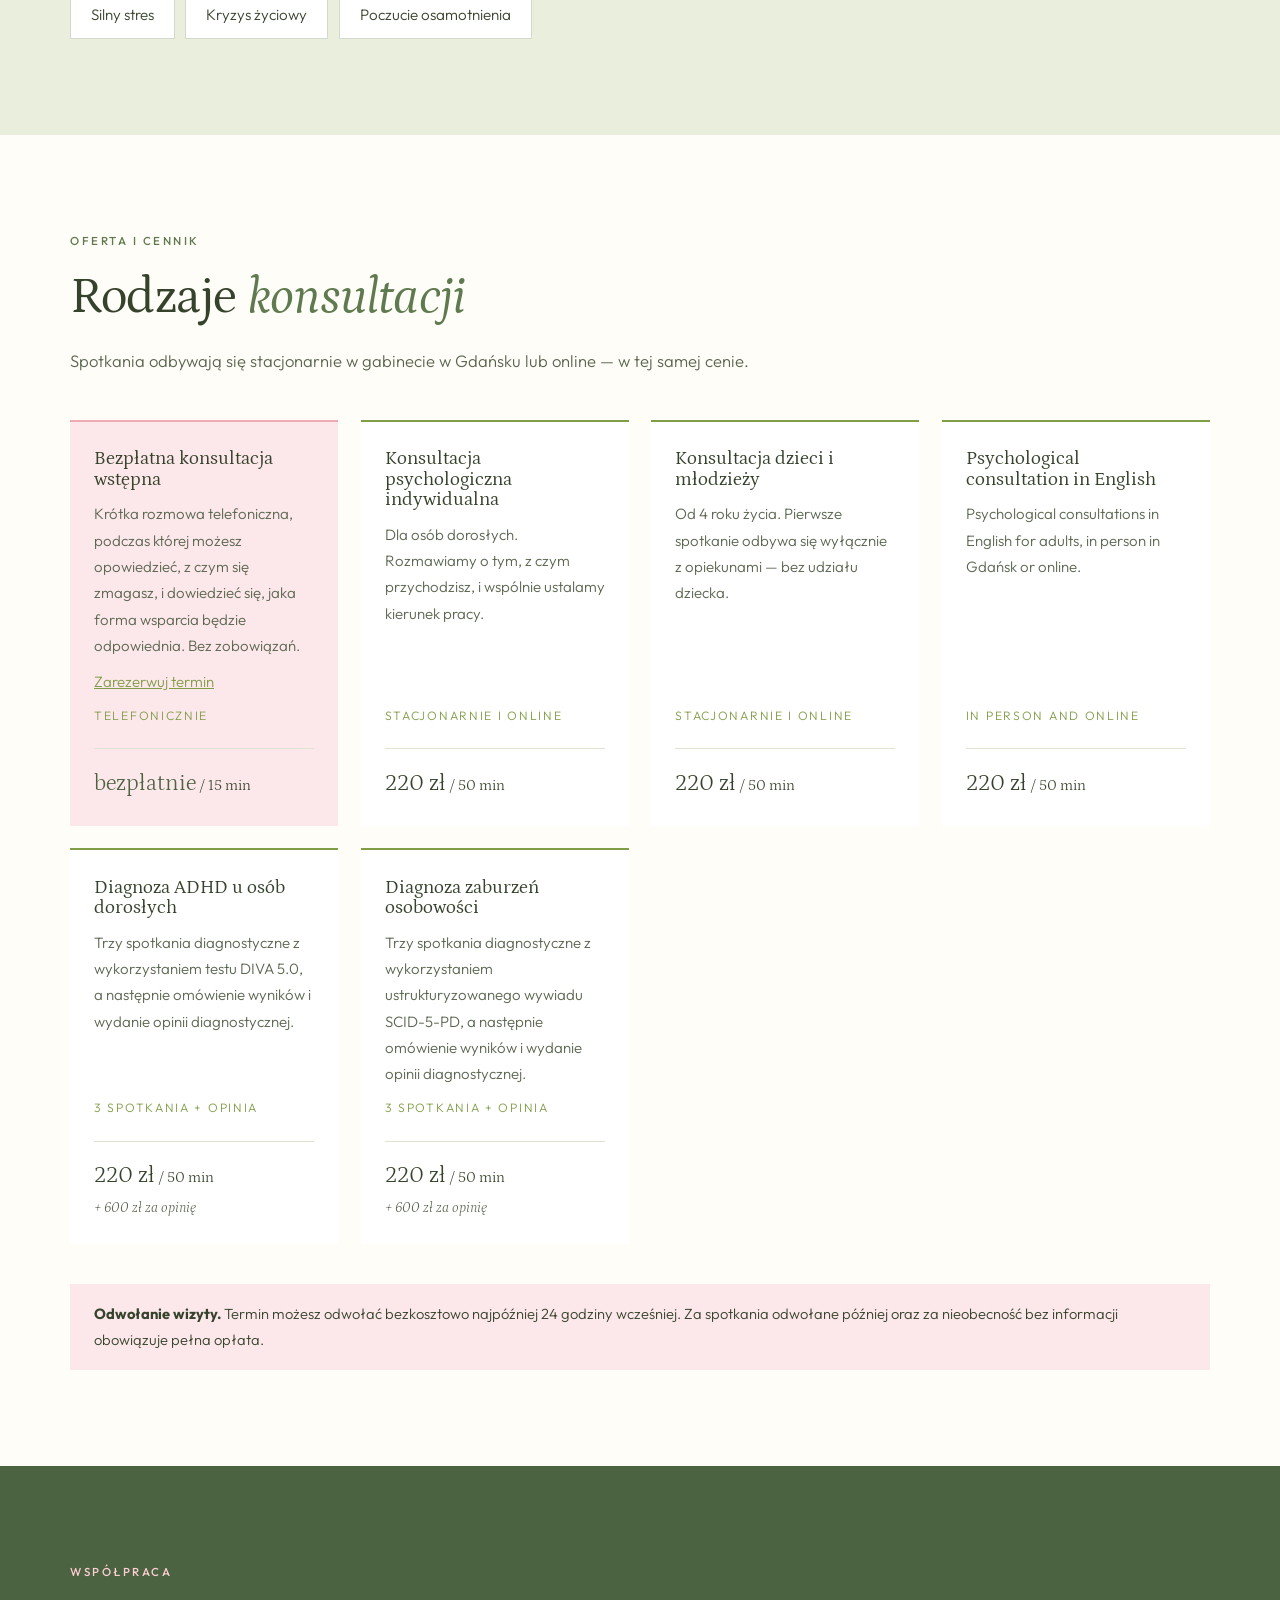
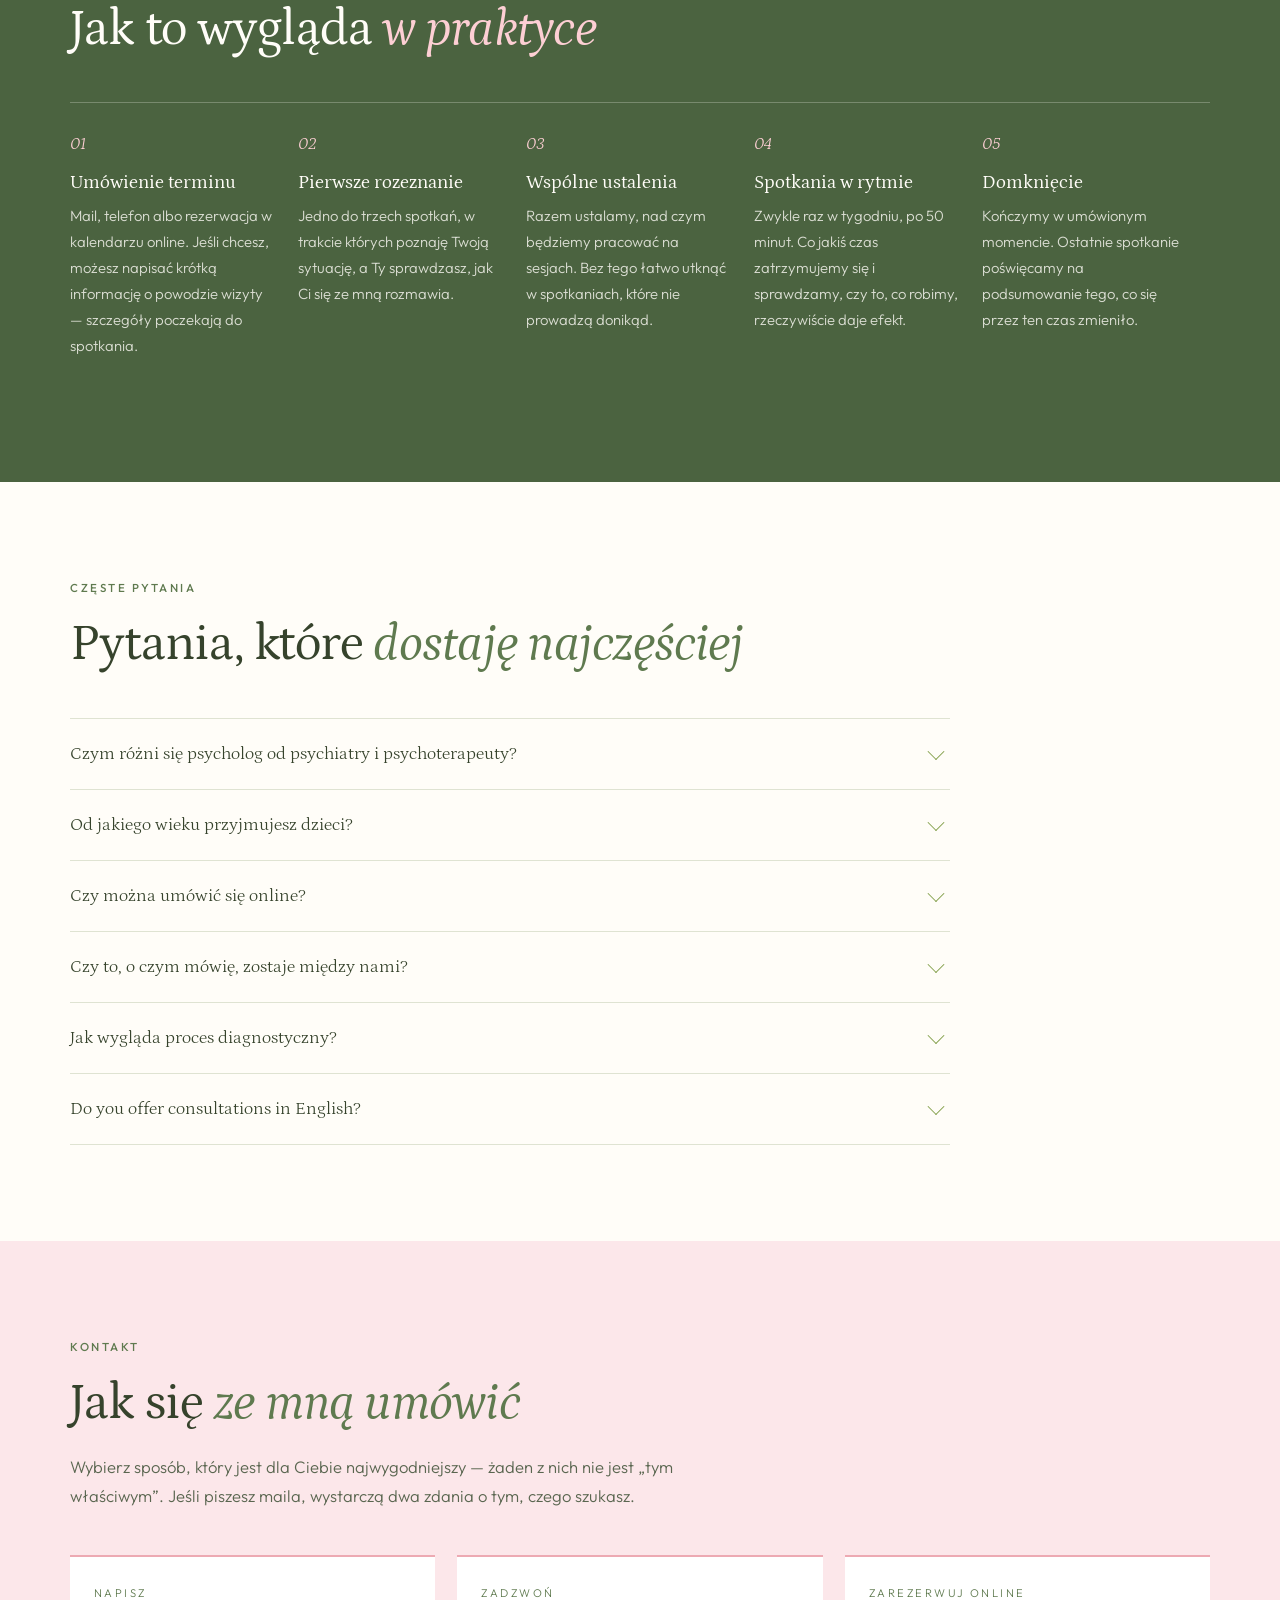
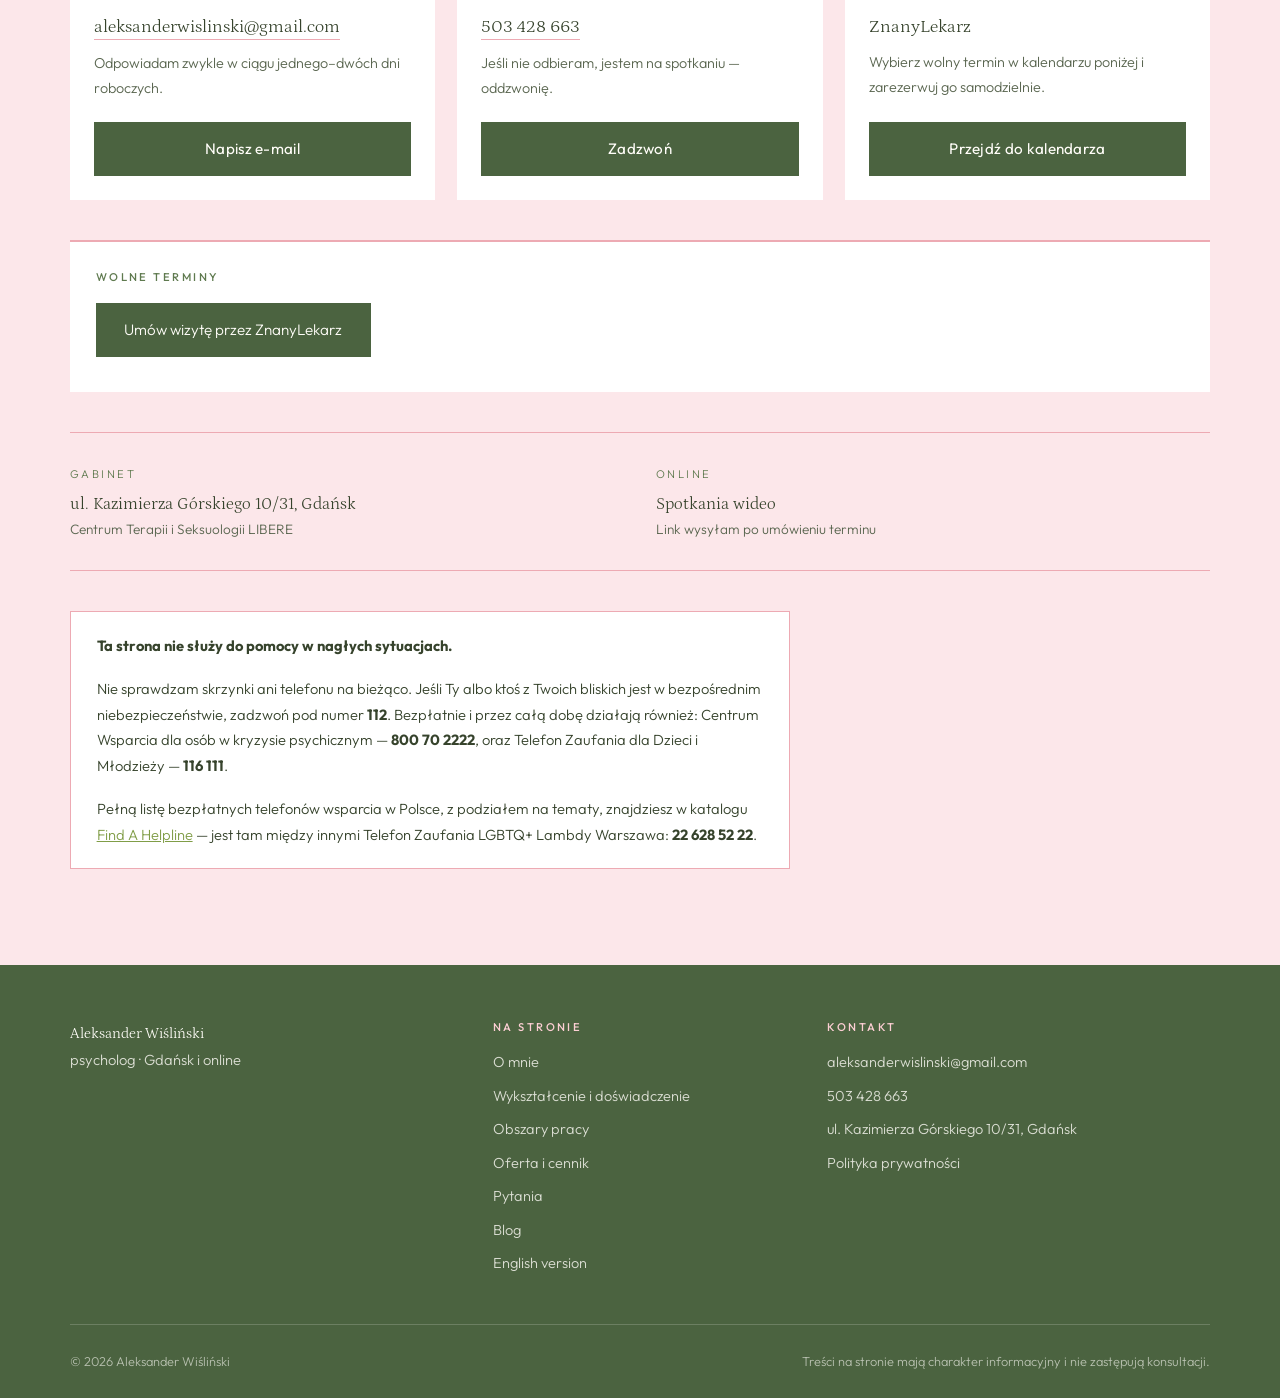
==== commit 11a3141b: "Add files via upload" ====
--- a/index.html
+++ b/index.html
@@ -138,10 +138,17 @@
         <a class="btn btn--outline-light" href="#oferta">Cennik</a>
       </div>
 
-      <p class="hero__free">
-        Nie wiesz, od czego zacząć? W środy prowadzę
-        <a href="#oferta">bezpłatne 15-minutowe konsultacje telefoniczne</a>.
-      </p>
+      <!-- Kafelek z bezpłatną konsultacją — prowadzi do ZnanegoLekarza -->
+      <a class="tile" href="https://www.znanylekarz.pl/aleksander-wislinski/psycholog/gdansk" target="_blank" rel="noopener">
+        <span class="tile__icon" aria-hidden="true">
+          <svg viewBox="0 0 24 24" fill="none" stroke="currentColor" stroke-width="1.5">
+            <circle cx="12" cy="12" r="9"/>
+            <path d="M12 8v.01M12 11v5" stroke-linecap="round"/>
+          </svg>
+        </span>
+        <span class="tile__label">Pierwszy krok</span>
+        <span class="tile__text">Bezpłatna 15-minutowa konsultacja wstępna</span>
+      </a>
     </div>
 
     <figure class="portrait">
@@ -344,7 +351,8 @@
       <article class="offer offer--free">
         <h3>Bezpłatna konsultacja wstępna</h3>
         <p>Krótka rozmowa telefoniczna, podczas której możesz opowiedzieć, z czym się zmagasz, i dowiedzieć się, jaka forma wsparcia będzie odpowiednia. Bez zobowiązań.</p>
-        <p class="offer__meta">telefonicznie · środy 8:00–10:00</p>
+        <p><a href="https://www.znanylekarz.pl/aleksander-wislinski/psycholog/gdansk" target="_blank" rel="noopener">Zarezerwuj termin</a></p>
+        <p class="offer__meta">telefonicznie</p>
         <p class="offer__price"><span>bezpłatnie</span> / 15 min</p>
       </article>
 
@@ -561,23 +569,6 @@
 </main>
 
 <!-- =========================================================
-     OKIENKO Z BEZPŁATNĄ KONSULTACJĄ
-     Pojawia się raz na 7 dni, po 20 sekundach albo po przewinięciu
-     połowy strony. Żeby je wyłączyć, usuń cały ten blok
-     oraz skrypt oznaczony "OKIENKO" na dole pliku.
-     ========================================================= -->
-<aside class="popup" id="popup" role="dialog" aria-labelledby="popupTitle" aria-modal="false" hidden>
-  <button class="popup__close" id="popupClose" aria-label="Zamknij okienko">&times;</button>
-  <p class="popup__label">Pierwszy krok</p>
-  <h3 class="popup__title" id="popupTitle">Bezpłatna konsultacja wstępna</h3>
-  <p class="popup__text">
-    15 minut przez telefon, w środy między 8:00 a 10:00. Opowiedz, z czym przychodzisz,
-    a wspólnie zastanowimy się, co dalej. Bez zobowiązań.
-  </p>
-  <a class="btn btn--dark popup__cta" href="https://www.znanylekarz.pl/aleksander-wislinski/psycholog/gdansk" target="_blank" rel="noopener">Zarezerwuj termin</a>
-</aside>
-
-<!-- =========================================================
      STOPKA
      ========================================================= -->
 <footer class="footer">
@@ -631,38 +622,6 @@
   // Aktualny rok w stopce
   document.getElementById('rok').textContent = new Date().getFullYear();
 
-  // ===== OKIENKO Z BEZPŁATNĄ KONSULTACJĄ =====
-  // Pokazuje się od razu po wejściu, przy każdej wizycie.
-  // Zamyka się krzyżykiem, klawiszem Escape, kliknięciem obok
-  // albo kliknięciem przycisku rezerwacji.
-  (function () {
-    var popup = document.getElementById('popup');
-    var close = document.getElementById('popupClose');
-
-    popup.hidden = false;
-    requestAnimationFrame(function () { popup.classList.add('popup--widoczne'); });
-
-    function zamknij() {
-      popup.classList.remove('popup--widoczne');
-      setTimeout(function () { popup.hidden = true; }, 300);
-      document.removeEventListener('click', pozaOknem, true);
-    }
-
-    // Kliknięcie gdziekolwiek poza okienkiem też je zamyka
-    function pozaOknem(e) {
-      if (!popup.hidden && !popup.contains(e.target)) zamknij();
-    }
-    setTimeout(function () {
-      document.addEventListener('click', pozaOknem, true);
-    }, 400);
-
-    close.addEventListener('click', zamknij);
-    popup.querySelector('.popup__cta').addEventListener('click', zamknij);
-    document.addEventListener('keydown', function (e) {
-      if (e.key === 'Escape' && !popup.hidden) zamknij();
-    });
-  })();
-
   // Zmiana wyglądu menu po przewinięciu strony
   var topbar = document.getElementById('topbar');
   window.addEventListener('scroll', function () {
--- a/styles.css
+++ b/styles.css
@@ -640,80 +640,58 @@
   color: var(--tekst-mig);
 }
 
-/* =========================================================
-   BEZPŁATNA KONSULTACJA — wyróżnienia
-   ========================================================= */
-.hero__free {
-  margin-top: 1.6rem;
-  font-size: 0.95rem;
-  color: rgba(255, 253, 248, 0.9);
-}
-.hero__free a {
-  color: var(--roz-jasny);
+
+/* =========================================================
+   KAFELEK Z BEZPŁATNĄ KONSULTACJĄ (sekcja powitalna)
+   ========================================================= */
+.tile {
+  display: block;
+  margin-top: 2rem;
+  max-width: 320px;
+  padding: 1.4rem 1.5rem 1.5rem;
+  border-radius: 18px;
+  background: rgba(255, 253, 248, 0.10);
+  border: 1px solid rgba(255, 253, 248, 0.22);
+  backdrop-filter: blur(6px);
   text-decoration: none;
-  border-bottom: 1px solid var(--roz);
-}
-.hero__free a:hover { border-bottom-color: var(--roz-jasny); }
+  color: var(--biel);
+  transition: background 0.25s ease, border-color 0.25s ease, transform 0.25s ease;
+}
+.tile:hover {
+  background: rgba(255, 253, 248, 0.17);
+  border-color: rgba(255, 253, 248, 0.4);
+  transform: translateY(-2px);
+}
+
+.tile__icon {
+  display: grid;
+  place-items: center;
+  width: 34px; height: 34px;
+  border-radius: 50%;
+  border: 1px solid rgba(255, 253, 248, 0.35);
+  margin-bottom: 1.6rem;
+}
+.tile__icon svg { width: 17px; height: 17px; }
+
+.tile__label {
+  display: block;
+  font-size: 0.68rem;
+  letter-spacing: 0.22em;
+  text-transform: uppercase;
+  color: rgba(255, 253, 248, 0.7);
+  margin-bottom: 0.5rem;
+}
+.tile__text {
+  display: block;
+  font-family: var(--font-naglowki);
+  font-size: 1.25rem;
+  line-height: 1.25;
+}
 
 /* Karta bezpłatnej konsultacji w cenniku */
 .offer--free { border-top-color: var(--roz); background: var(--roz-blady); }
-.offer--free .offer__meta { color: var(--roz-gleboki, #C4796F) !important; }
 .offer--free .offer__price span { color: var(--mech-ciemny); }
 
-/* Karta bezpłatnej konsultacji w sekcji kontaktu */
-.booking__card--free { background: var(--roz-blady); border-top-color: var(--mech); }
-
-/* =========================================================
-   OKIENKO Z BEZPŁATNĄ KONSULTACJĄ
-   ========================================================= */
-.popup {
-  position: fixed;
-  right: 1.5rem;
-  bottom: 1.5rem;
-  z-index: 60;
-  width: min(340px, calc(100vw - 3rem));
-  background: var(--biel-czysta);
-  border-top: 3px solid var(--roz);
-  box-shadow: 0 18px 50px rgba(54, 67, 44, 0.18);
-  padding: 1.5rem 1.5rem 1.4rem;
-  opacity: 0;
-  transform: translateY(16px);
-  transition: opacity 0.3s ease, transform 0.3s ease;
-}
-.popup--widoczne { opacity: 1; transform: translateY(0); }
-
-.popup__close {
-  position: absolute;
-  top: 0.5rem; right: 0.6rem;
-  background: none; border: none;
-  font-size: 1.5rem; line-height: 1;
-  color: var(--tekst-mig);
-  cursor: pointer;
-  padding: 0.2rem 0.4rem;
-}
-.popup__close:hover { color: var(--tekst); }
-
-.popup__label {
-  font-size: 0.68rem; letter-spacing: 0.22em; text-transform: uppercase;
-  color: var(--mech); margin: 0 0 0.5rem;
-}
-.popup__title {
-  font-family: var(--font-naglowki);
-  font-size: 1.25rem; margin-bottom: 0.5rem;
-}
-.popup__text {
-  font-size: 0.92rem; color: var(--tekst-mig); margin-bottom: 1.2rem;
-}
-.popup__cta { display: block; text-align: center; }
-
-@media (max-width: 560px) {
-  .popup {
-    right: 0.75rem; left: 0.75rem; bottom: 0.75rem;
-    width: auto;
-    padding: 1.3rem 1.3rem 1.2rem;
-  }
-}
-
-@media (prefers-reduced-motion: reduce) {
-  .popup { transition: none; transform: none; }
-}
+@media (max-width: 950px) {
+  .tile { max-width: 100%; }
+}
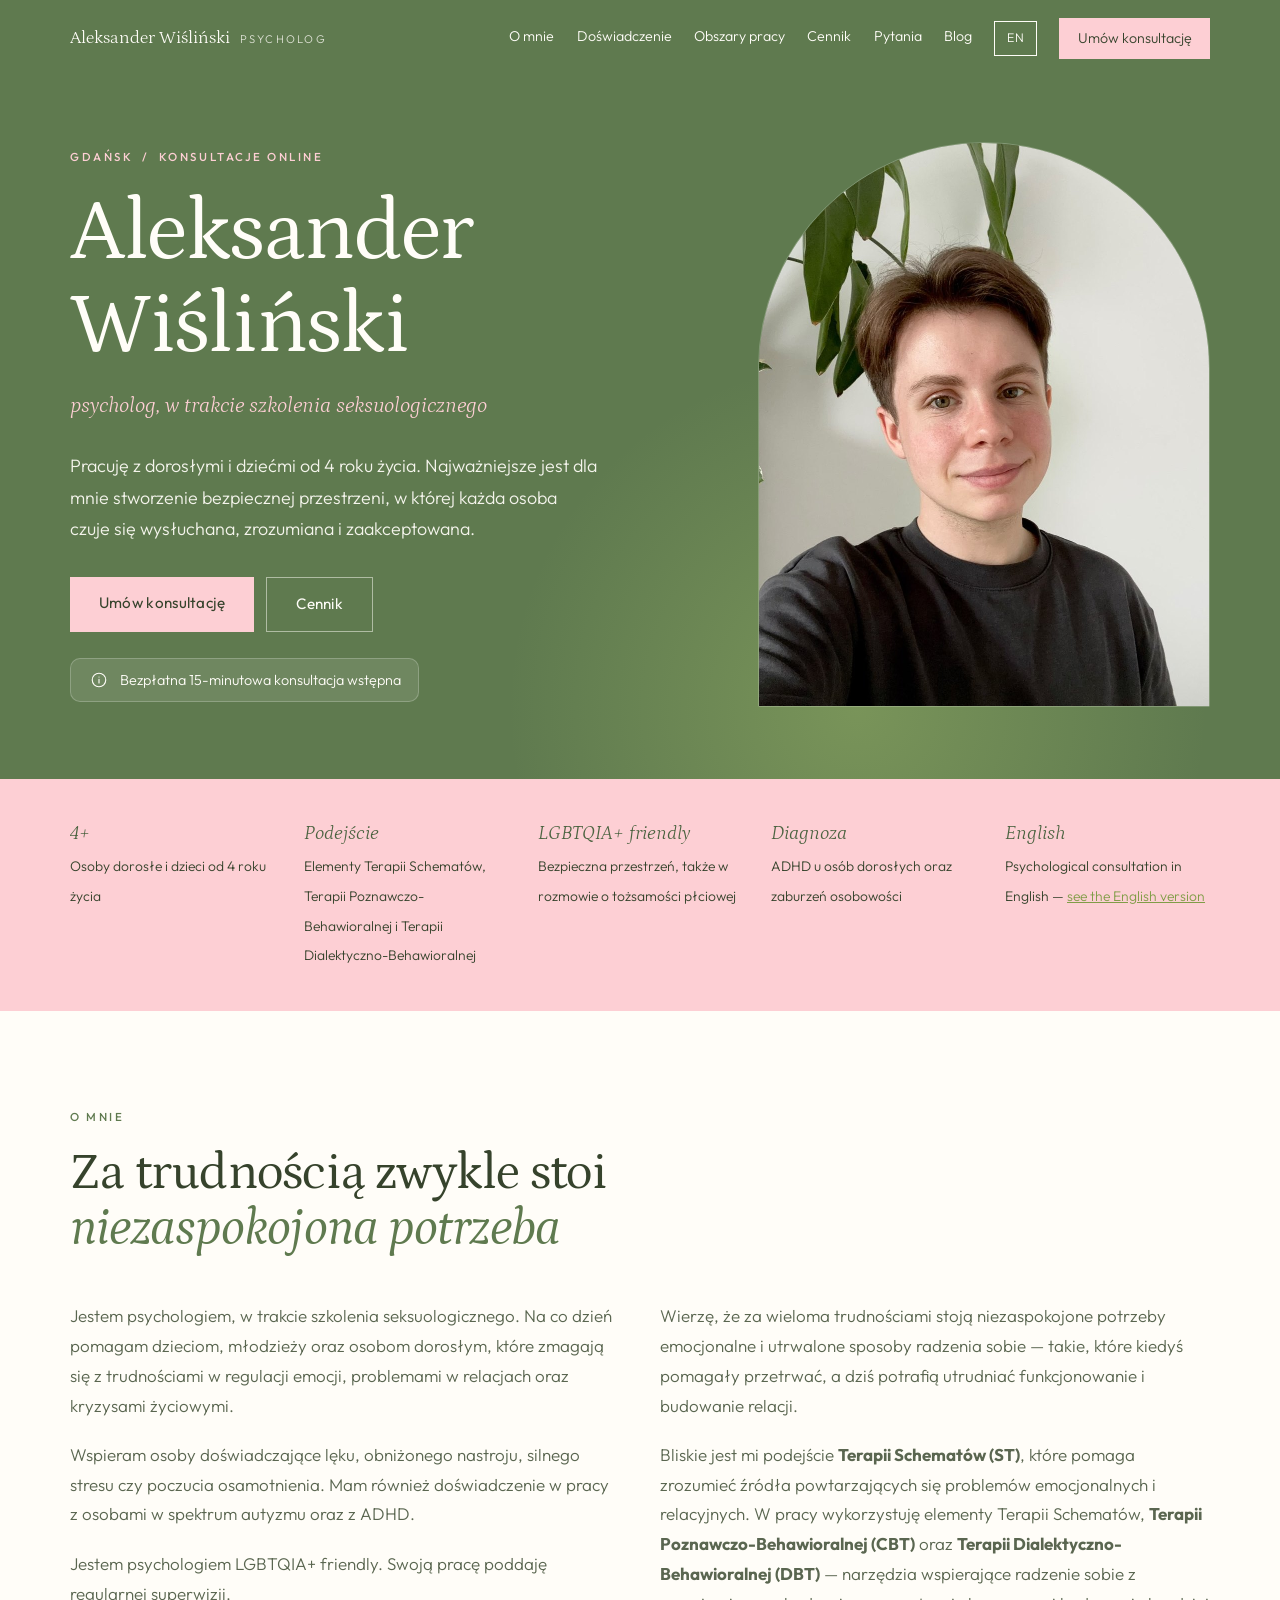
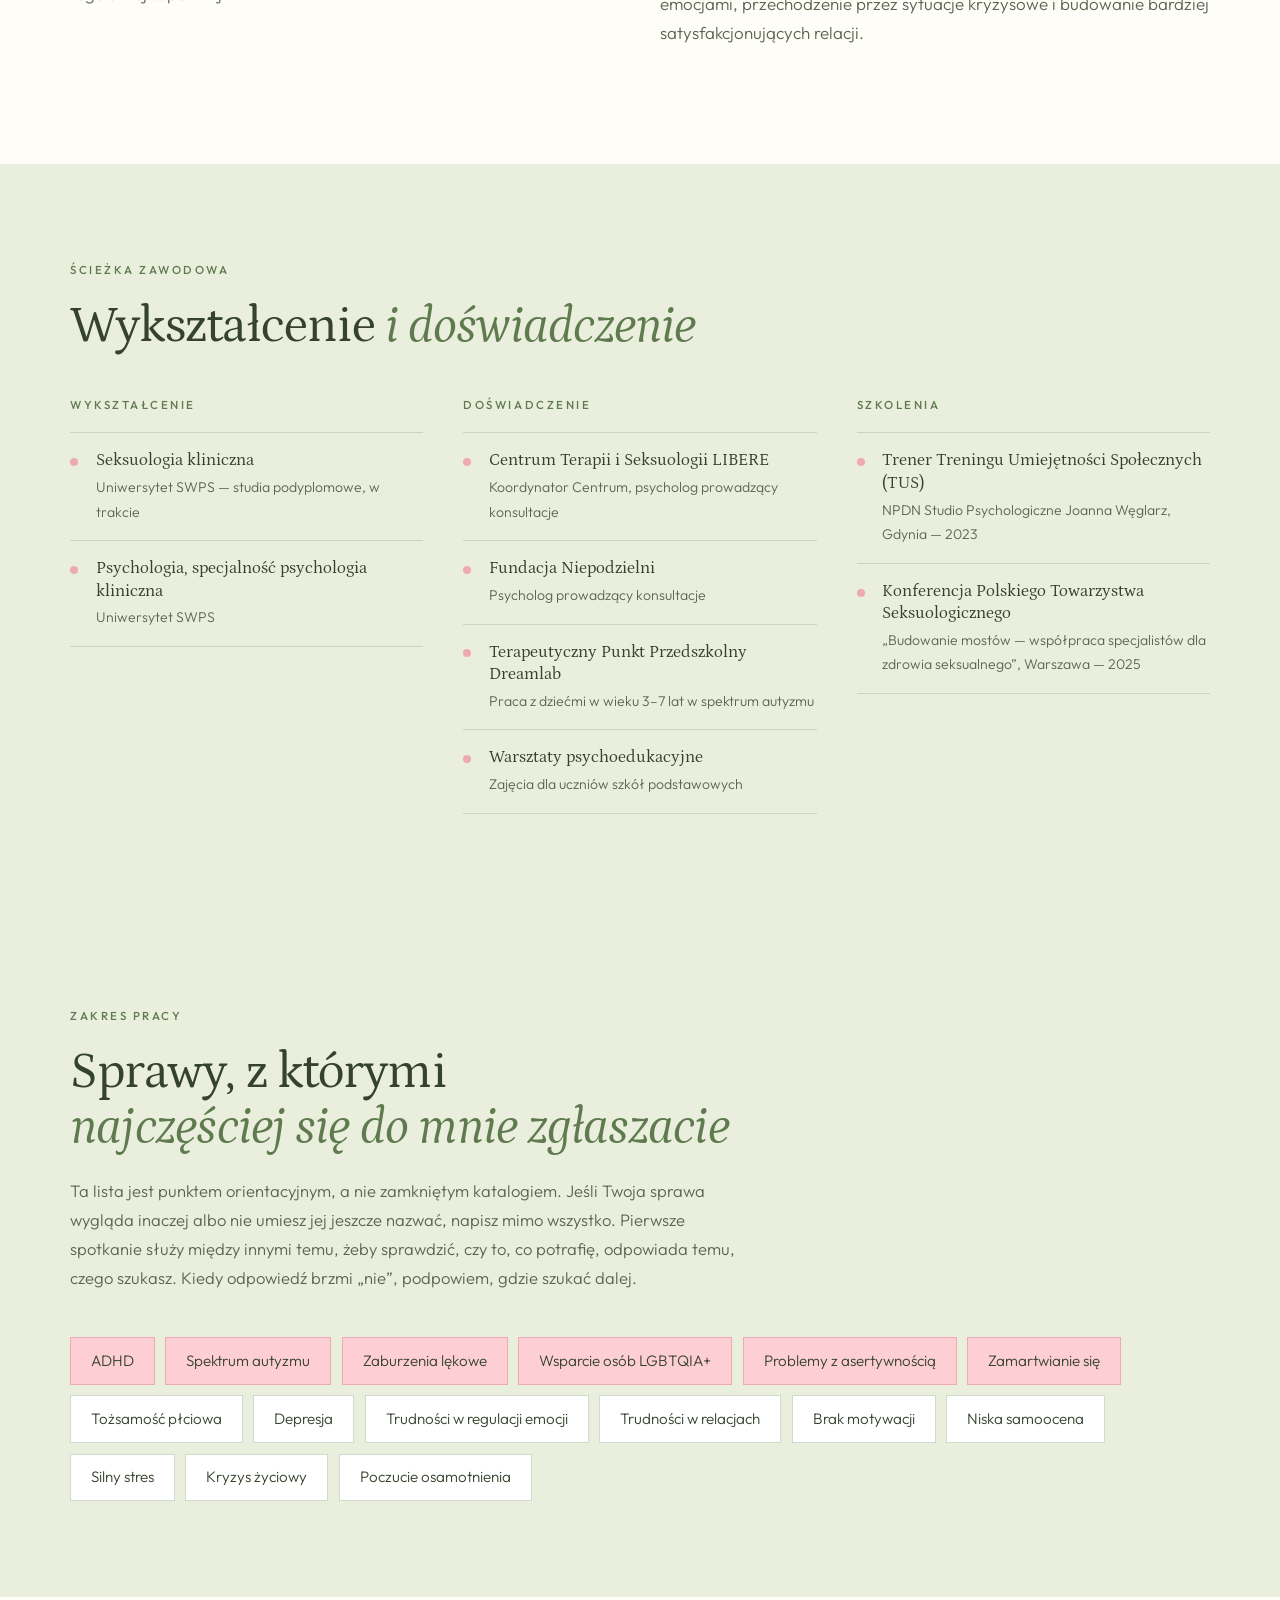
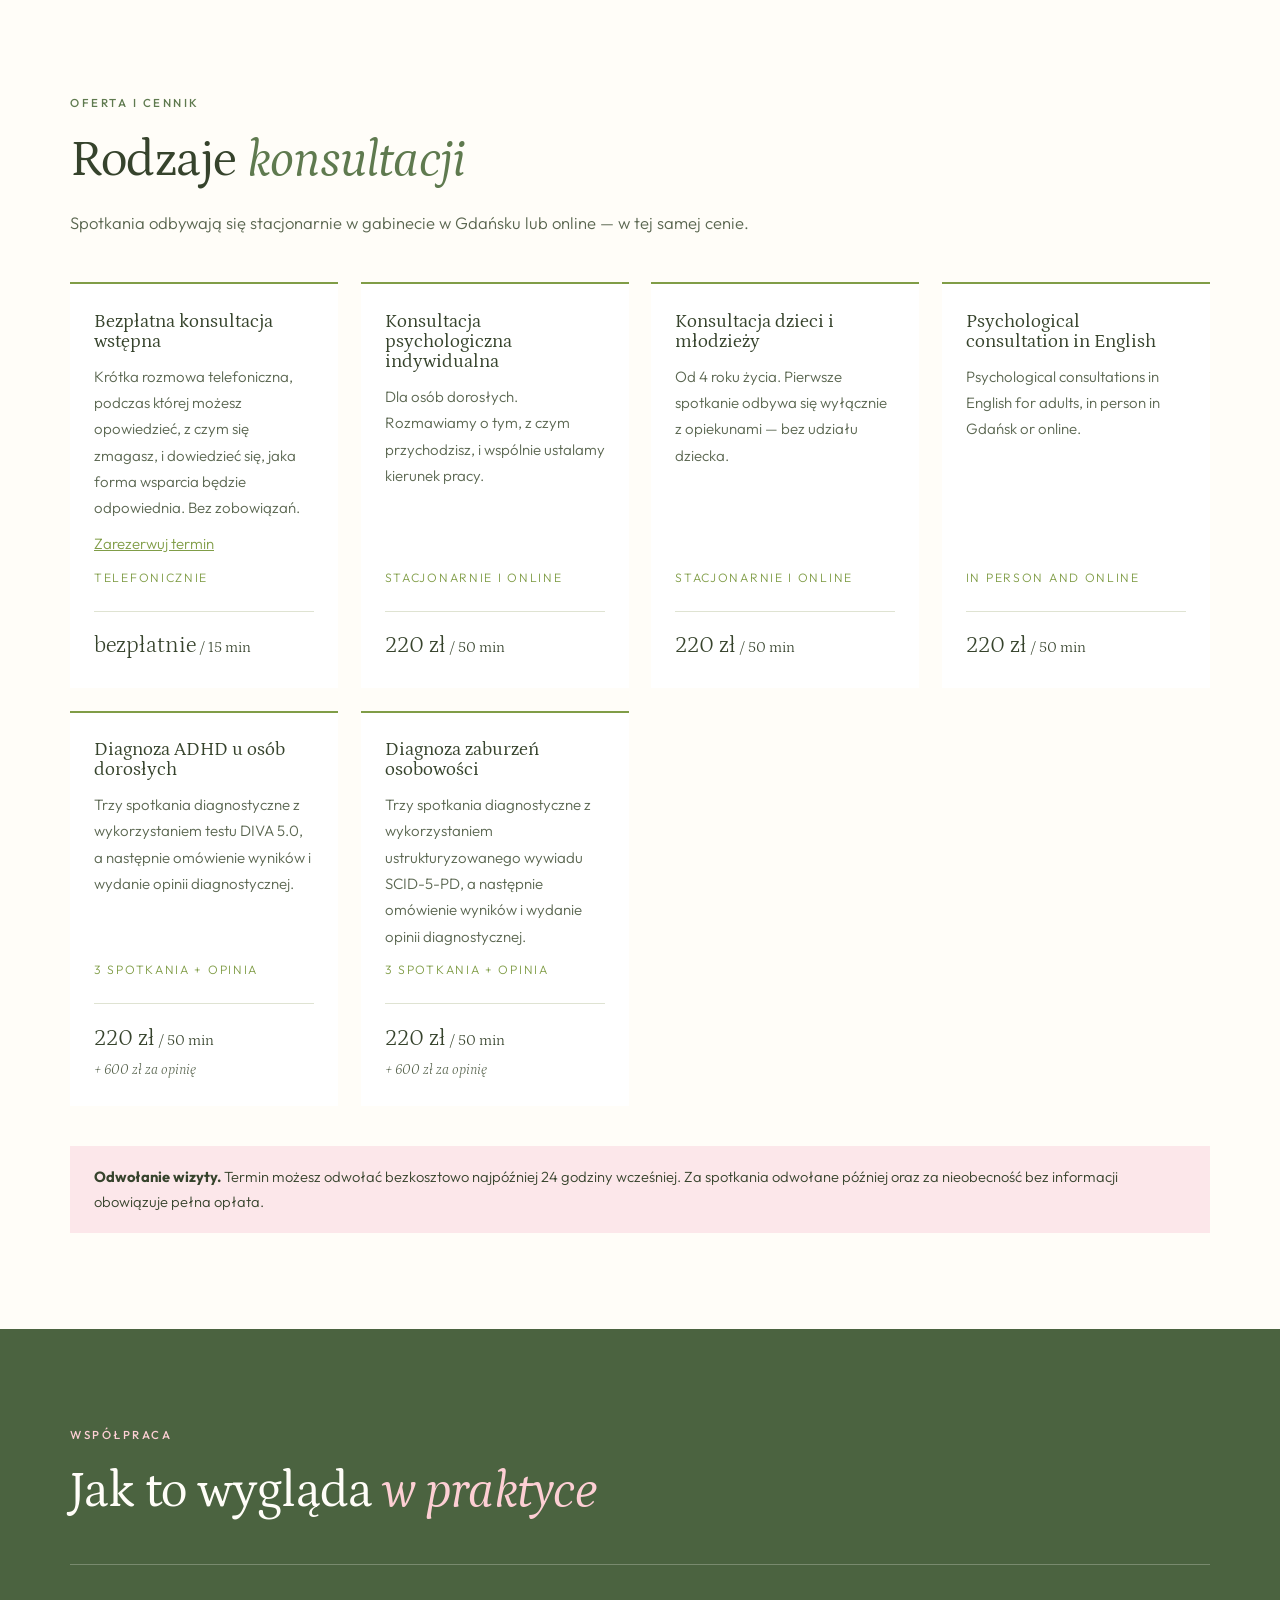
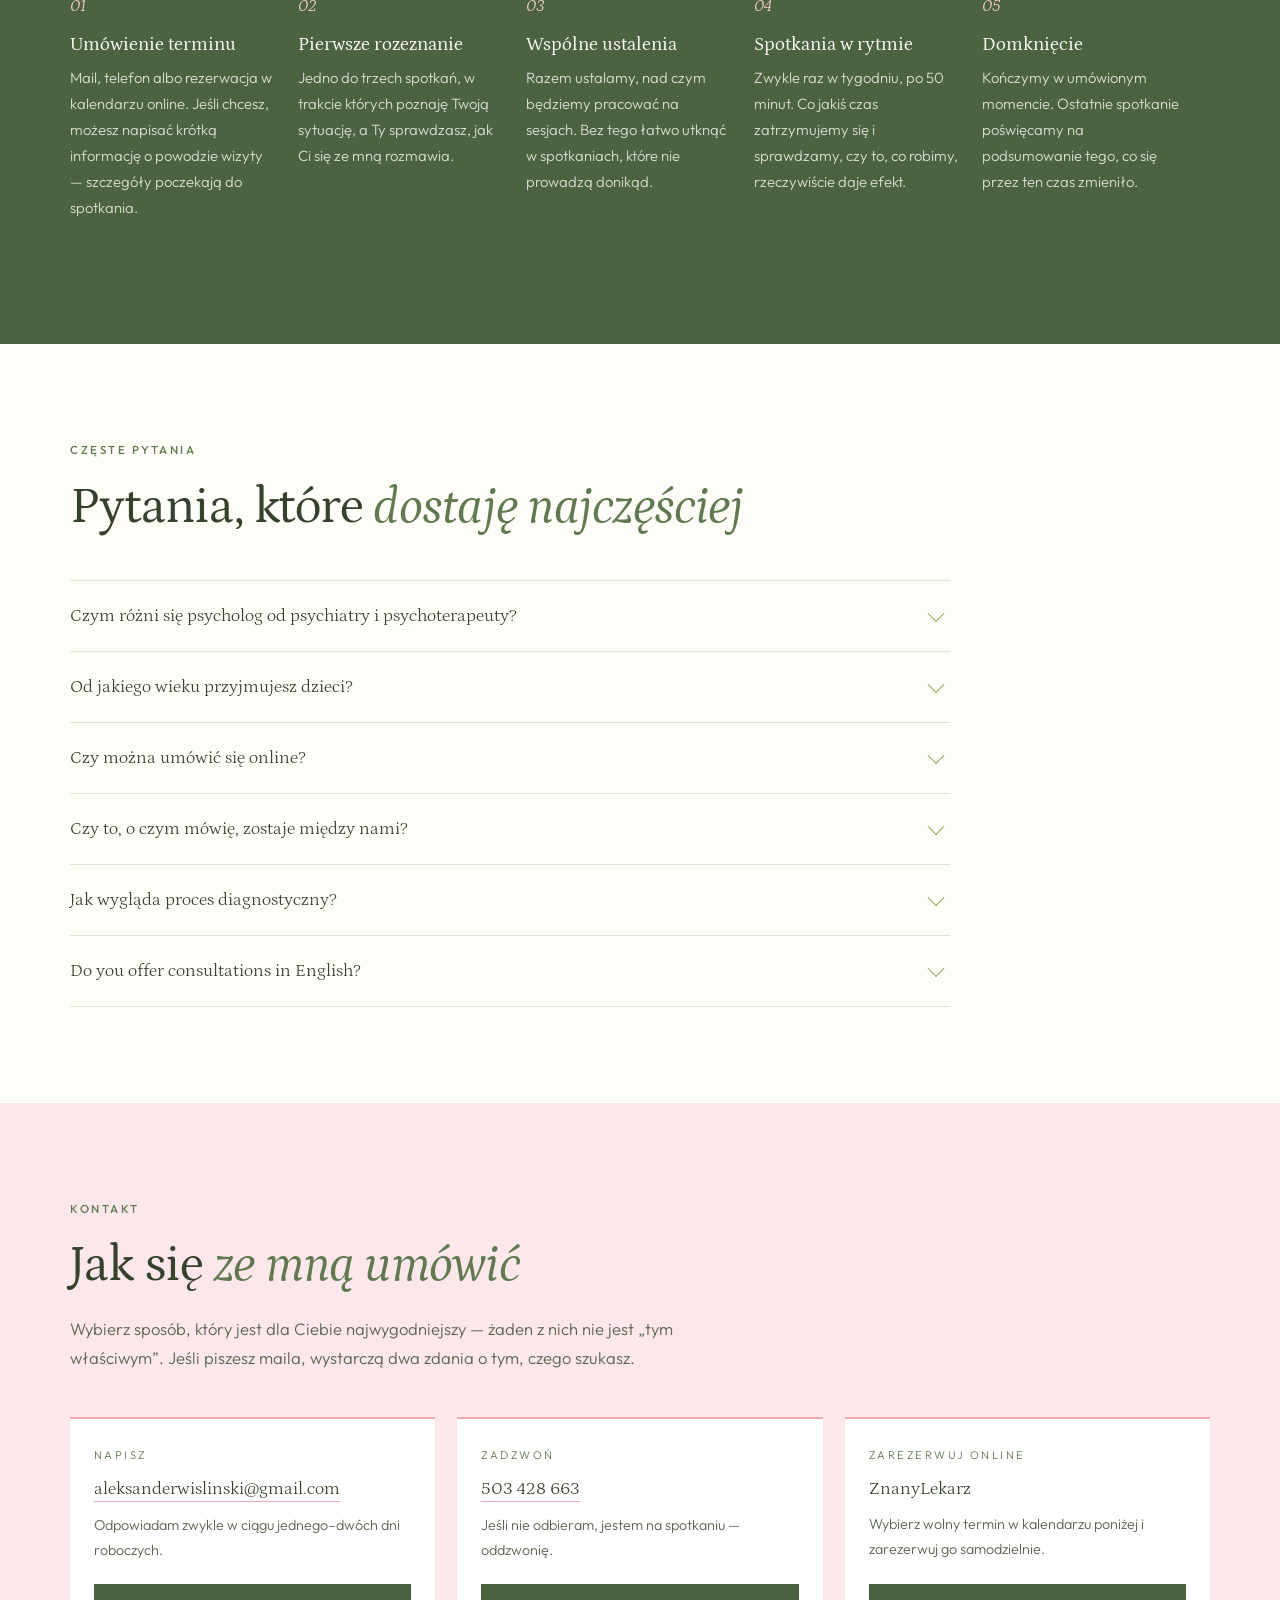
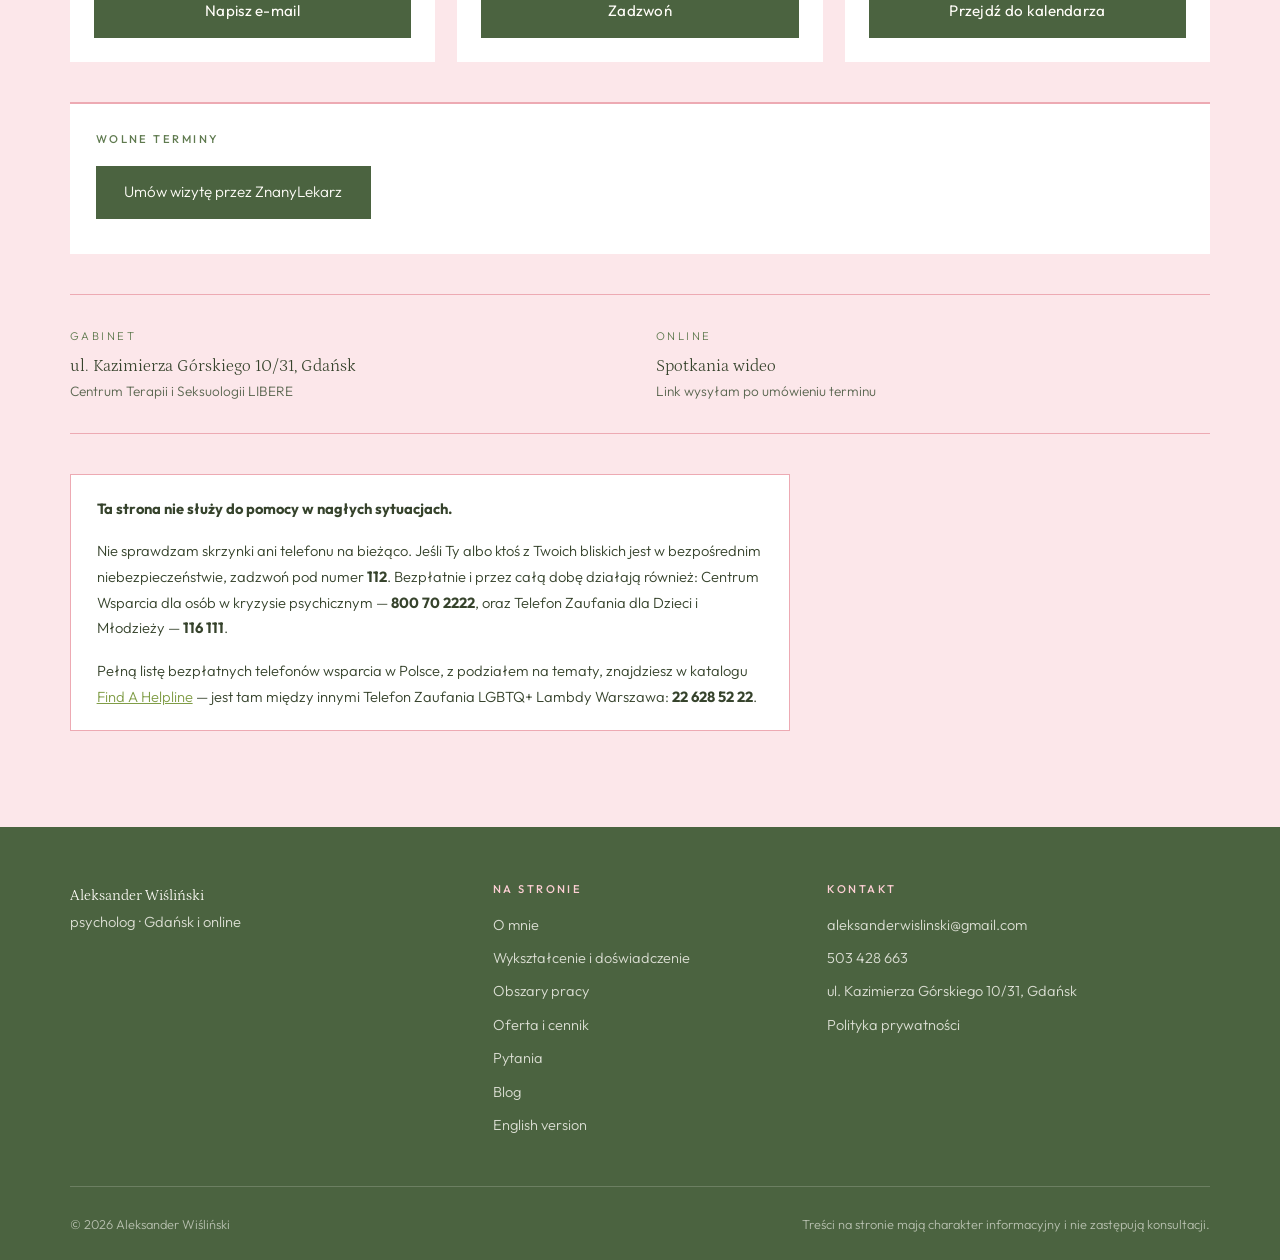
==== commit 2f5beffe: "Add files via upload" ====
--- a/index.html
+++ b/index.html
@@ -146,7 +146,6 @@
             <path d="M12 8v.01M12 11v5" stroke-linecap="round"/>
           </svg>
         </span>
-        <span class="tile__label">Pierwszy krok</span>
         <span class="tile__text">Bezpłatna 15-minutowa konsultacja wstępna</span>
       </a>
     </div>
@@ -348,7 +347,7 @@
     </header>
 
     <div class="offers">
-      <article class="offer offer--free">
+      <article class="offer">
         <h3>Bezpłatna konsultacja wstępna</h3>
         <p>Krótka rozmowa telefoniczna, podczas której możesz opowiedzieć, z czym się zmagasz, i dowiedzieć się, jaka forma wsparcia będzie odpowiednia. Bez zobowiązań.</p>
         <p><a href="https://www.znanylekarz.pl/aleksander-wislinski/psycholog/gdansk" target="_blank" rel="noopener">Zarezerwuj termin</a></p>
--- a/styles.css
+++ b/styles.css
@@ -645,53 +645,42 @@
    KAFELEK Z BEZPŁATNĄ KONSULTACJĄ (sekcja powitalna)
    ========================================================= */
 .tile {
-  display: block;
-  margin-top: 2rem;
-  max-width: 320px;
-  padding: 1.4rem 1.5rem 1.5rem;
-  border-radius: 18px;
+  display: inline-flex;
+  align-items: center;
+  gap: 0.7rem;
+  margin-top: 1.6rem;
+  padding: 0.7rem 1.1rem;
+  border-radius: 10px;
   background: rgba(255, 253, 248, 0.10);
   border: 1px solid rgba(255, 253, 248, 0.22);
-  backdrop-filter: blur(6px);
   text-decoration: none;
   color: var(--biel);
-  transition: background 0.25s ease, border-color 0.25s ease, transform 0.25s ease;
+  transition: background 0.25s ease, border-color 0.25s ease;
 }
 .tile:hover {
-  background: rgba(255, 253, 248, 0.17);
-  border-color: rgba(255, 253, 248, 0.4);
-  transform: translateY(-2px);
+  background: rgba(255, 253, 248, 0.18);
+  border-color: rgba(255, 253, 248, 0.45);
 }
 
 .tile__icon {
+  flex: none;
   display: grid;
   place-items: center;
-  width: 34px; height: 34px;
-  border-radius: 50%;
-  border: 1px solid rgba(255, 253, 248, 0.35);
-  margin-bottom: 1.6rem;
-}
-.tile__icon svg { width: 17px; height: 17px; }
-
-.tile__label {
+  width: 20px;
+  height: 20px;
+}
+.tile__icon svg {
+  width: 18px;
+  height: 18px;
   display: block;
-  font-size: 0.68rem;
-  letter-spacing: 0.22em;
-  text-transform: uppercase;
-  color: rgba(255, 253, 248, 0.7);
-  margin-bottom: 0.5rem;
-}
+}
+
 .tile__text {
-  display: block;
-  font-family: var(--font-naglowki);
-  font-size: 1.25rem;
-  line-height: 1.25;
-}
-
-/* Karta bezpłatnej konsultacji w cenniku */
-.offer--free { border-top-color: var(--roz); background: var(--roz-blady); }
-.offer--free .offer__price span { color: var(--mech-ciemny); }
-
-@media (max-width: 950px) {
-  .tile { max-width: 100%; }
-}
+  font-size: 0.9rem;
+  font-weight: 300;
+  line-height: 1.3;
+}
+
+@media (max-width: 560px) {
+  .tile { font-size: 0.85rem; padding: 0.65rem 0.95rem; }
+}
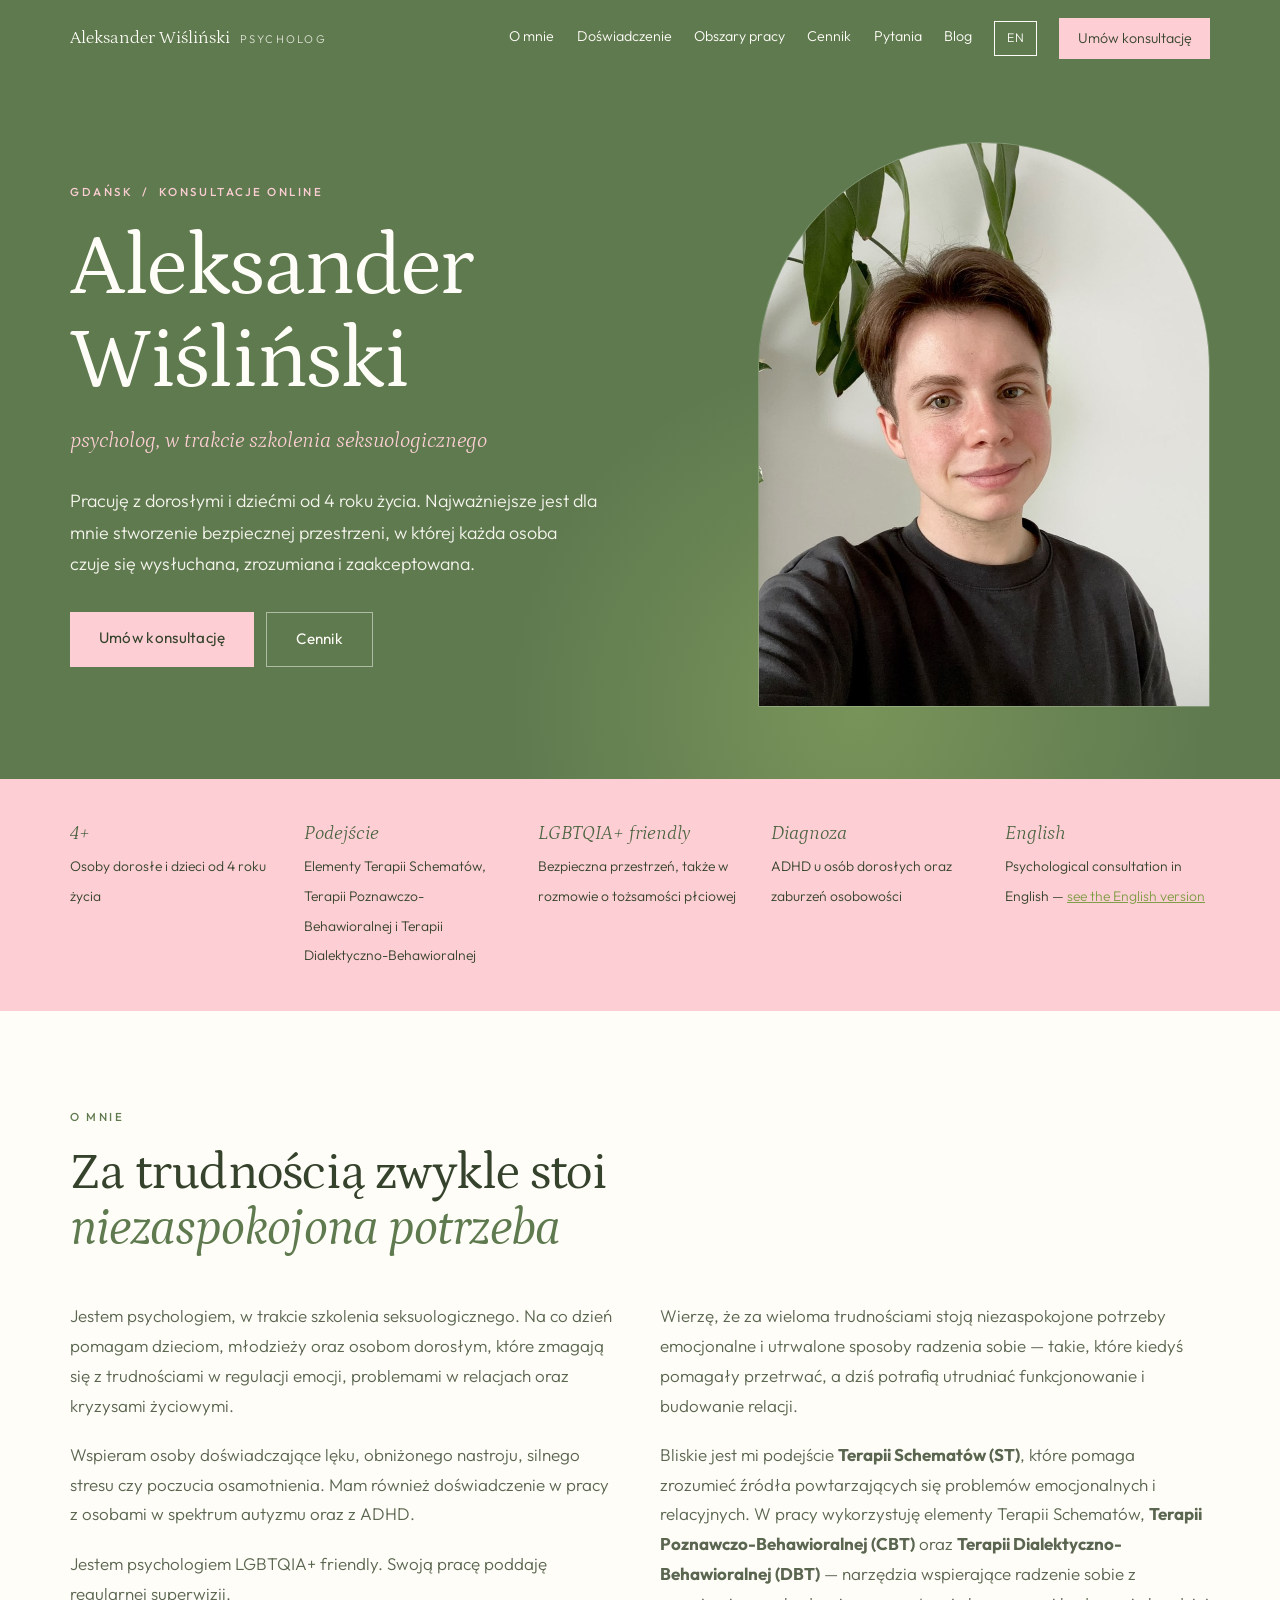
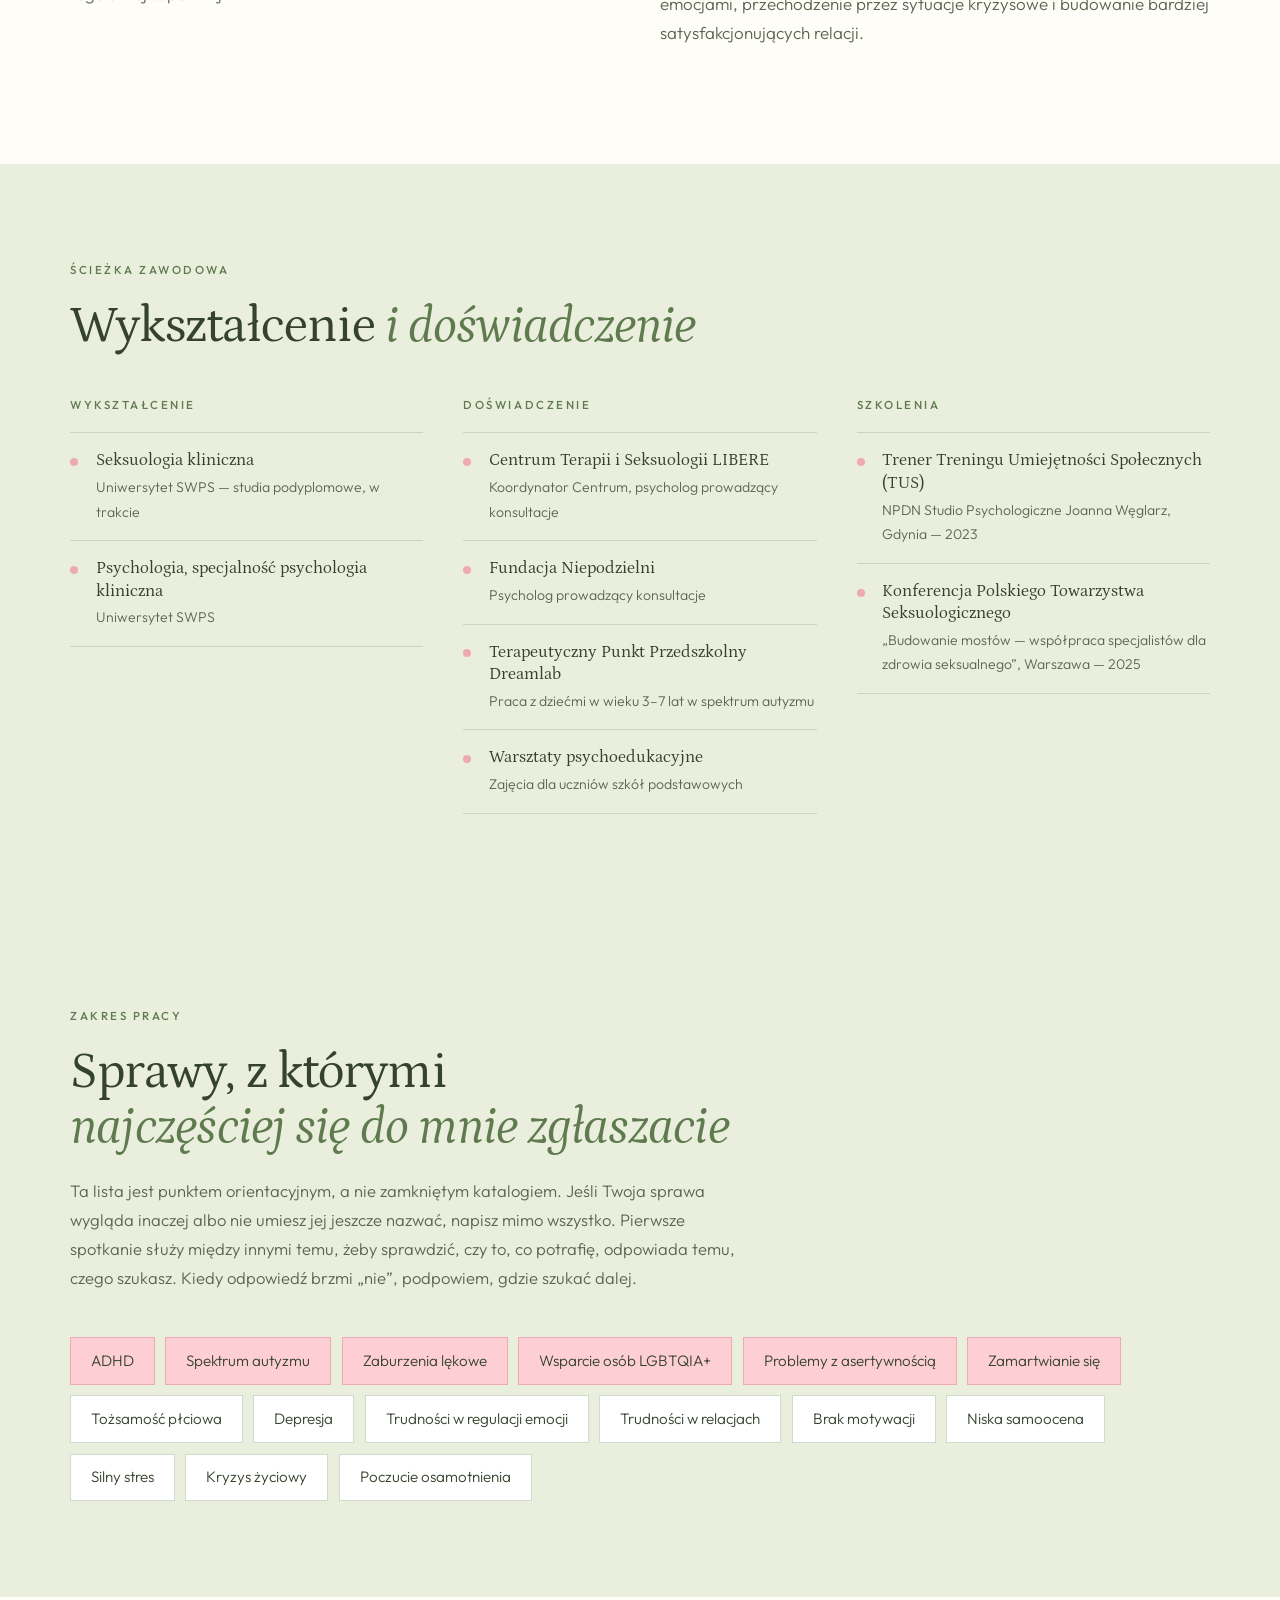
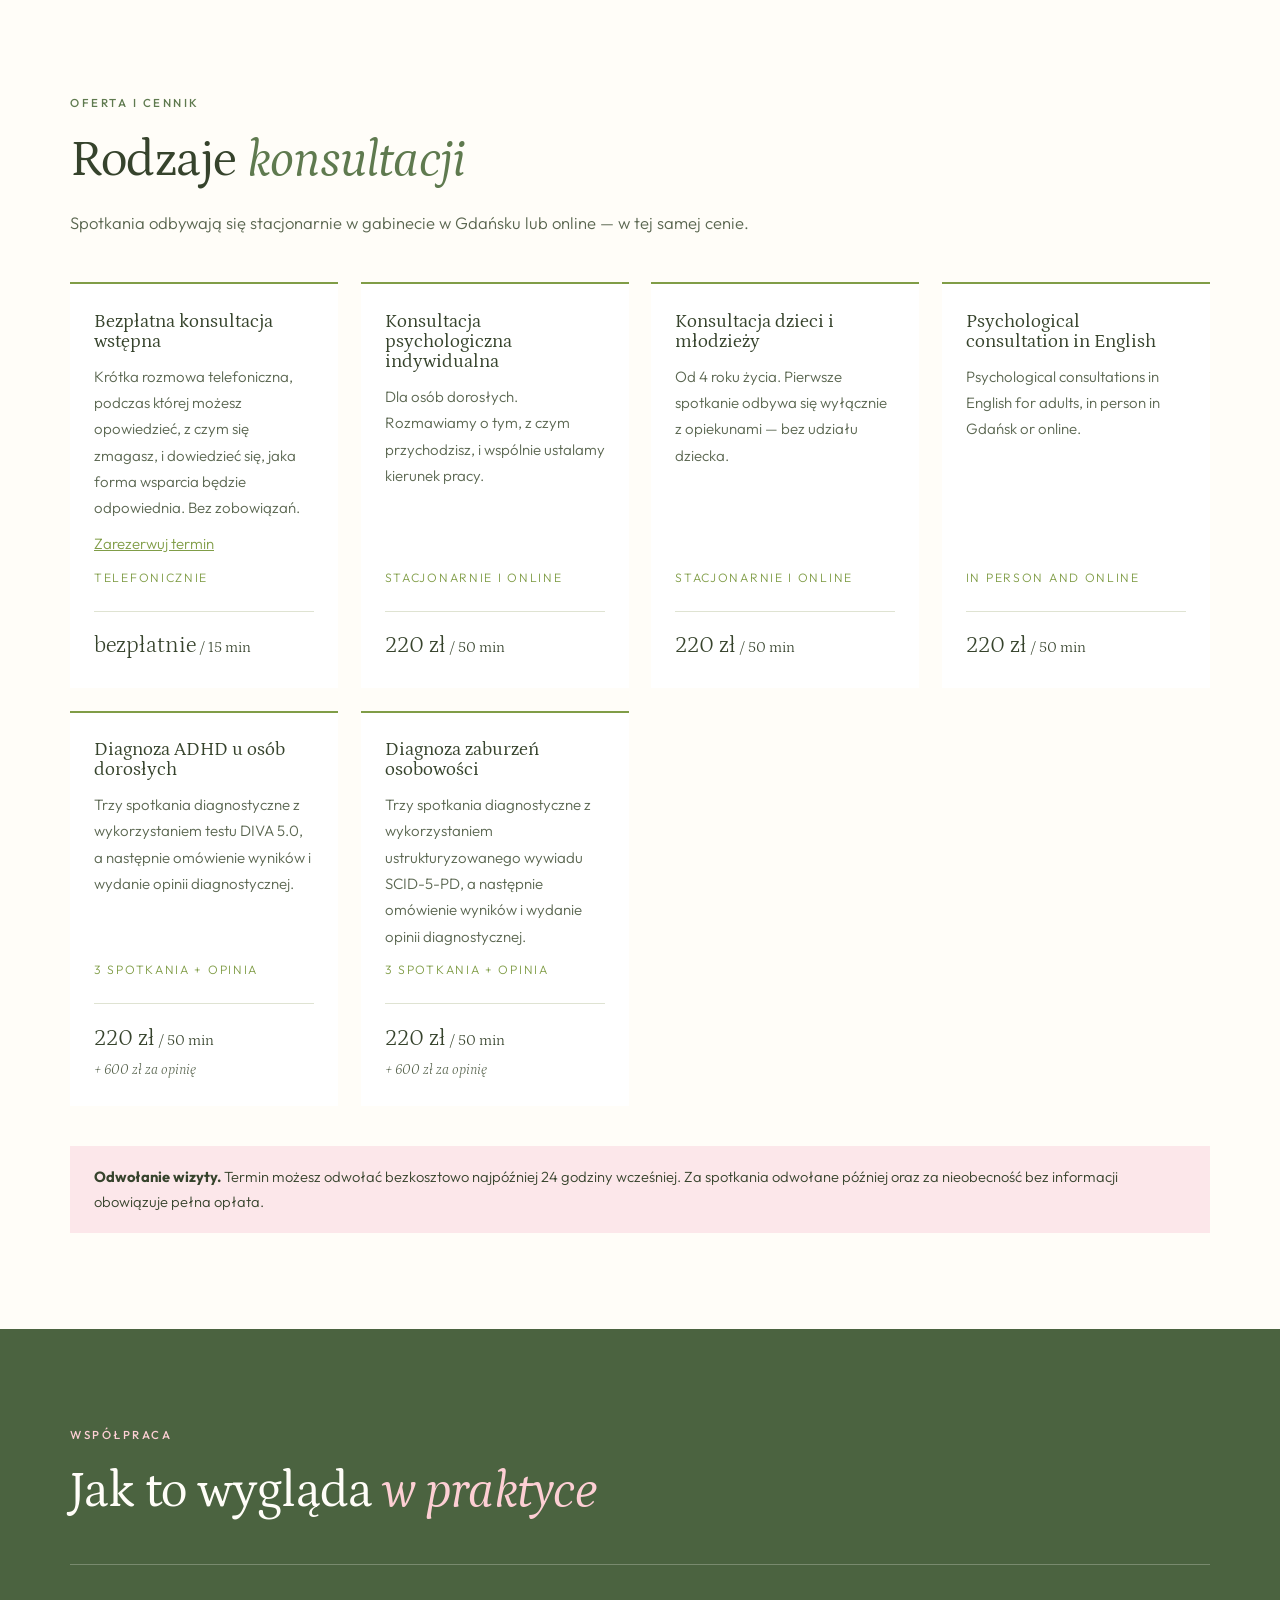
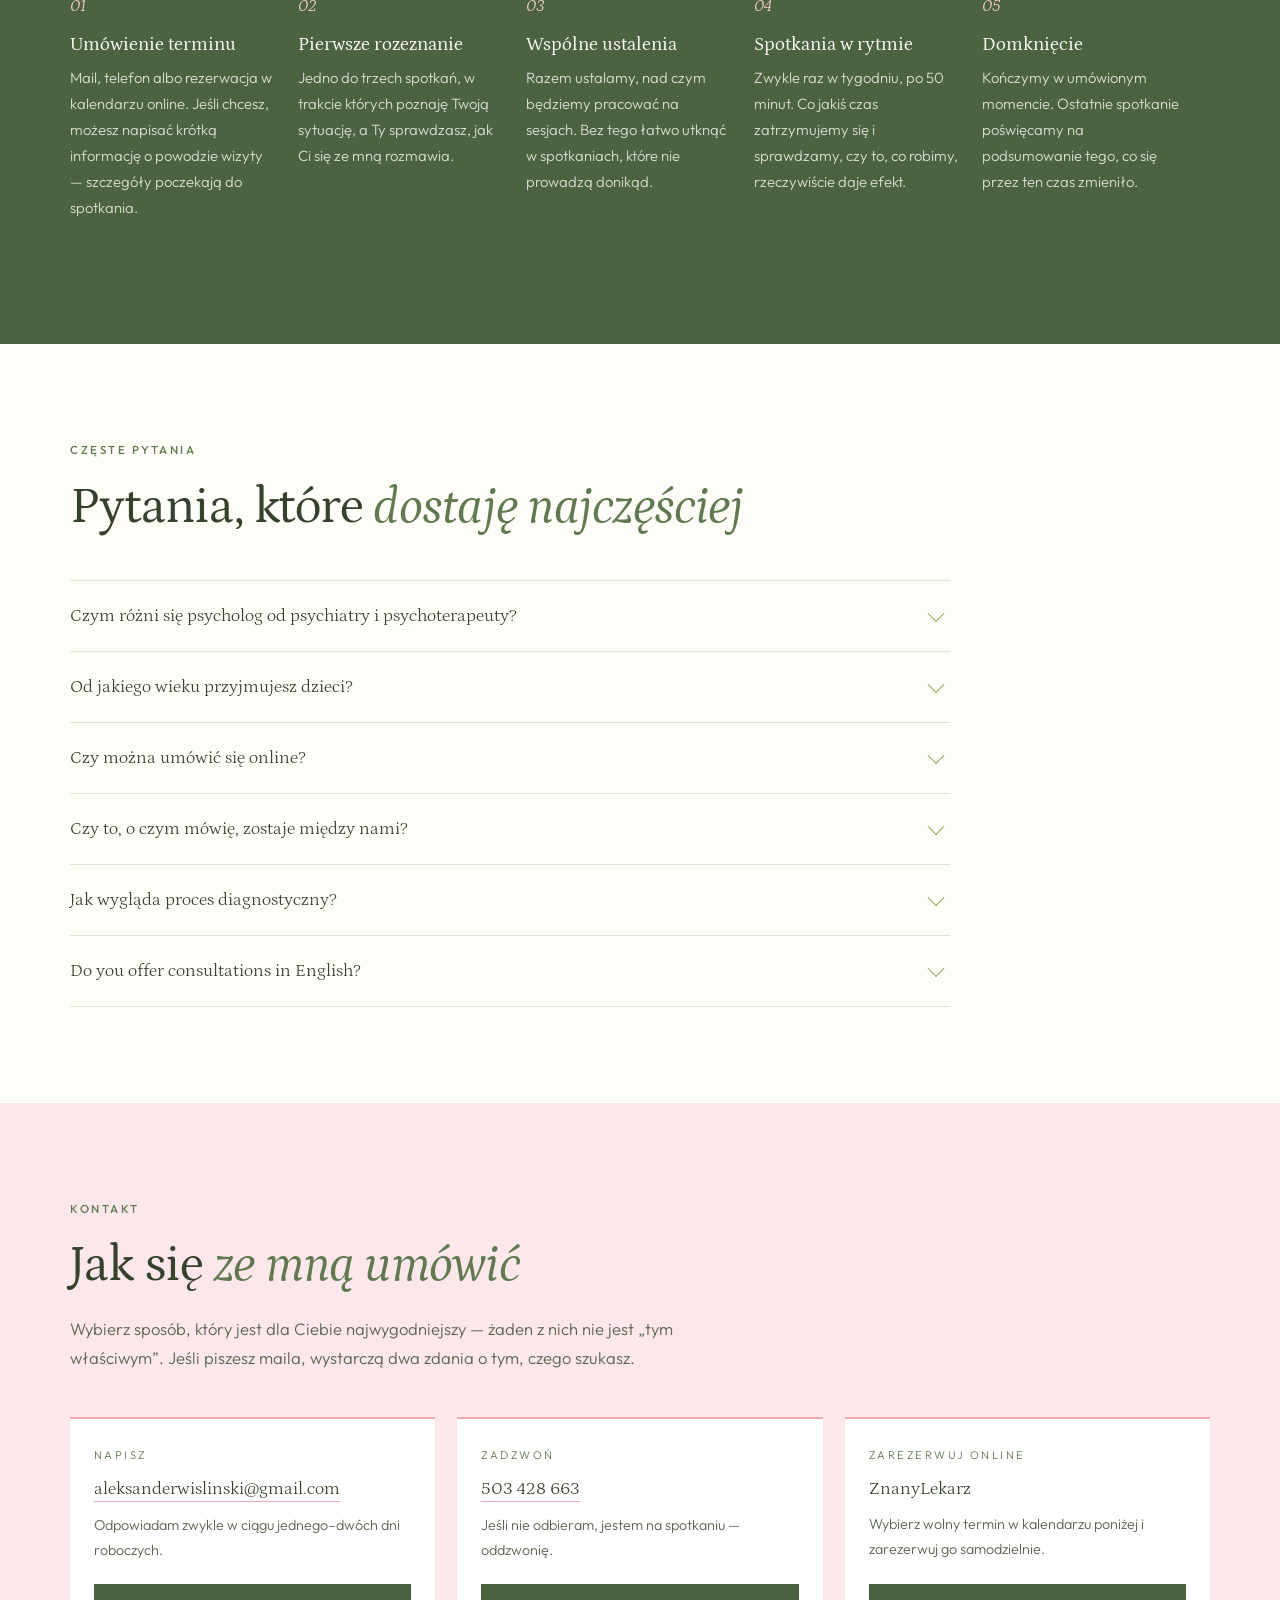
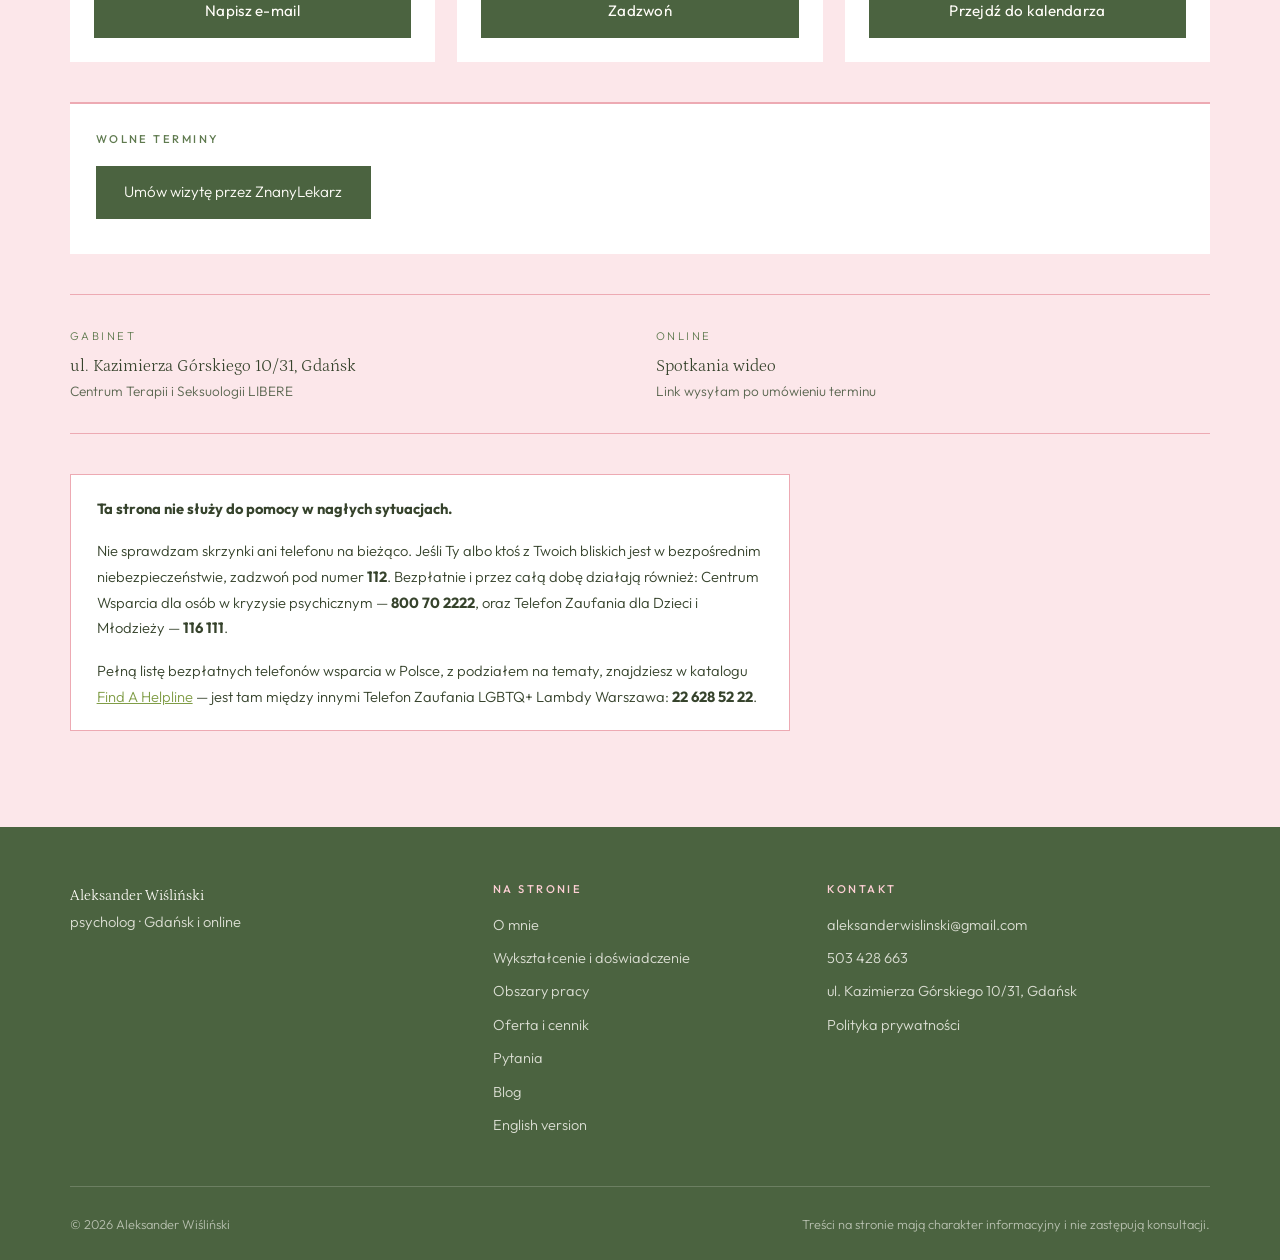
==== commit b7467dc7: "Add files via upload" ====
--- a/index.html
+++ b/index.html
@@ -137,17 +137,6 @@
         <a class="btn btn--blush" href="#kontakt">Umów konsultację</a>
         <a class="btn btn--outline-light" href="#oferta">Cennik</a>
       </div>
-
-      <!-- Kafelek z bezpłatną konsultacją — prowadzi do ZnanegoLekarza -->
-      <a class="tile" href="https://www.znanylekarz.pl/aleksander-wislinski/psycholog/gdansk" target="_blank" rel="noopener">
-        <span class="tile__icon" aria-hidden="true">
-          <svg viewBox="0 0 24 24" fill="none" stroke="currentColor" stroke-width="1.5">
-            <circle cx="12" cy="12" r="9"/>
-            <path d="M12 8v.01M12 11v5" stroke-linecap="round"/>
-          </svg>
-        </span>
-        <span class="tile__text">Bezpłatna 15-minutowa konsultacja wstępna</span>
-      </a>
     </div>
 
     <figure class="portrait">
--- a/styles.css
+++ b/styles.css
@@ -639,48 +639,3 @@
   font-size: 0.82rem;
   color: var(--tekst-mig);
 }
-
-
-/* =========================================================
-   KAFELEK Z BEZPŁATNĄ KONSULTACJĄ (sekcja powitalna)
-   ========================================================= */
-.tile {
-  display: inline-flex;
-  align-items: center;
-  gap: 0.7rem;
-  margin-top: 1.6rem;
-  padding: 0.7rem 1.1rem;
-  border-radius: 10px;
-  background: rgba(255, 253, 248, 0.10);
-  border: 1px solid rgba(255, 253, 248, 0.22);
-  text-decoration: none;
-  color: var(--biel);
-  transition: background 0.25s ease, border-color 0.25s ease;
-}
-.tile:hover {
-  background: rgba(255, 253, 248, 0.18);
-  border-color: rgba(255, 253, 248, 0.45);
-}
-
-.tile__icon {
-  flex: none;
-  display: grid;
-  place-items: center;
-  width: 20px;
-  height: 20px;
-}
-.tile__icon svg {
-  width: 18px;
-  height: 18px;
-  display: block;
-}
-
-.tile__text {
-  font-size: 0.9rem;
-  font-weight: 300;
-  line-height: 1.3;
-}
-
-@media (max-width: 560px) {
-  .tile { font-size: 0.85rem; padding: 0.65rem 0.95rem; }
-}
